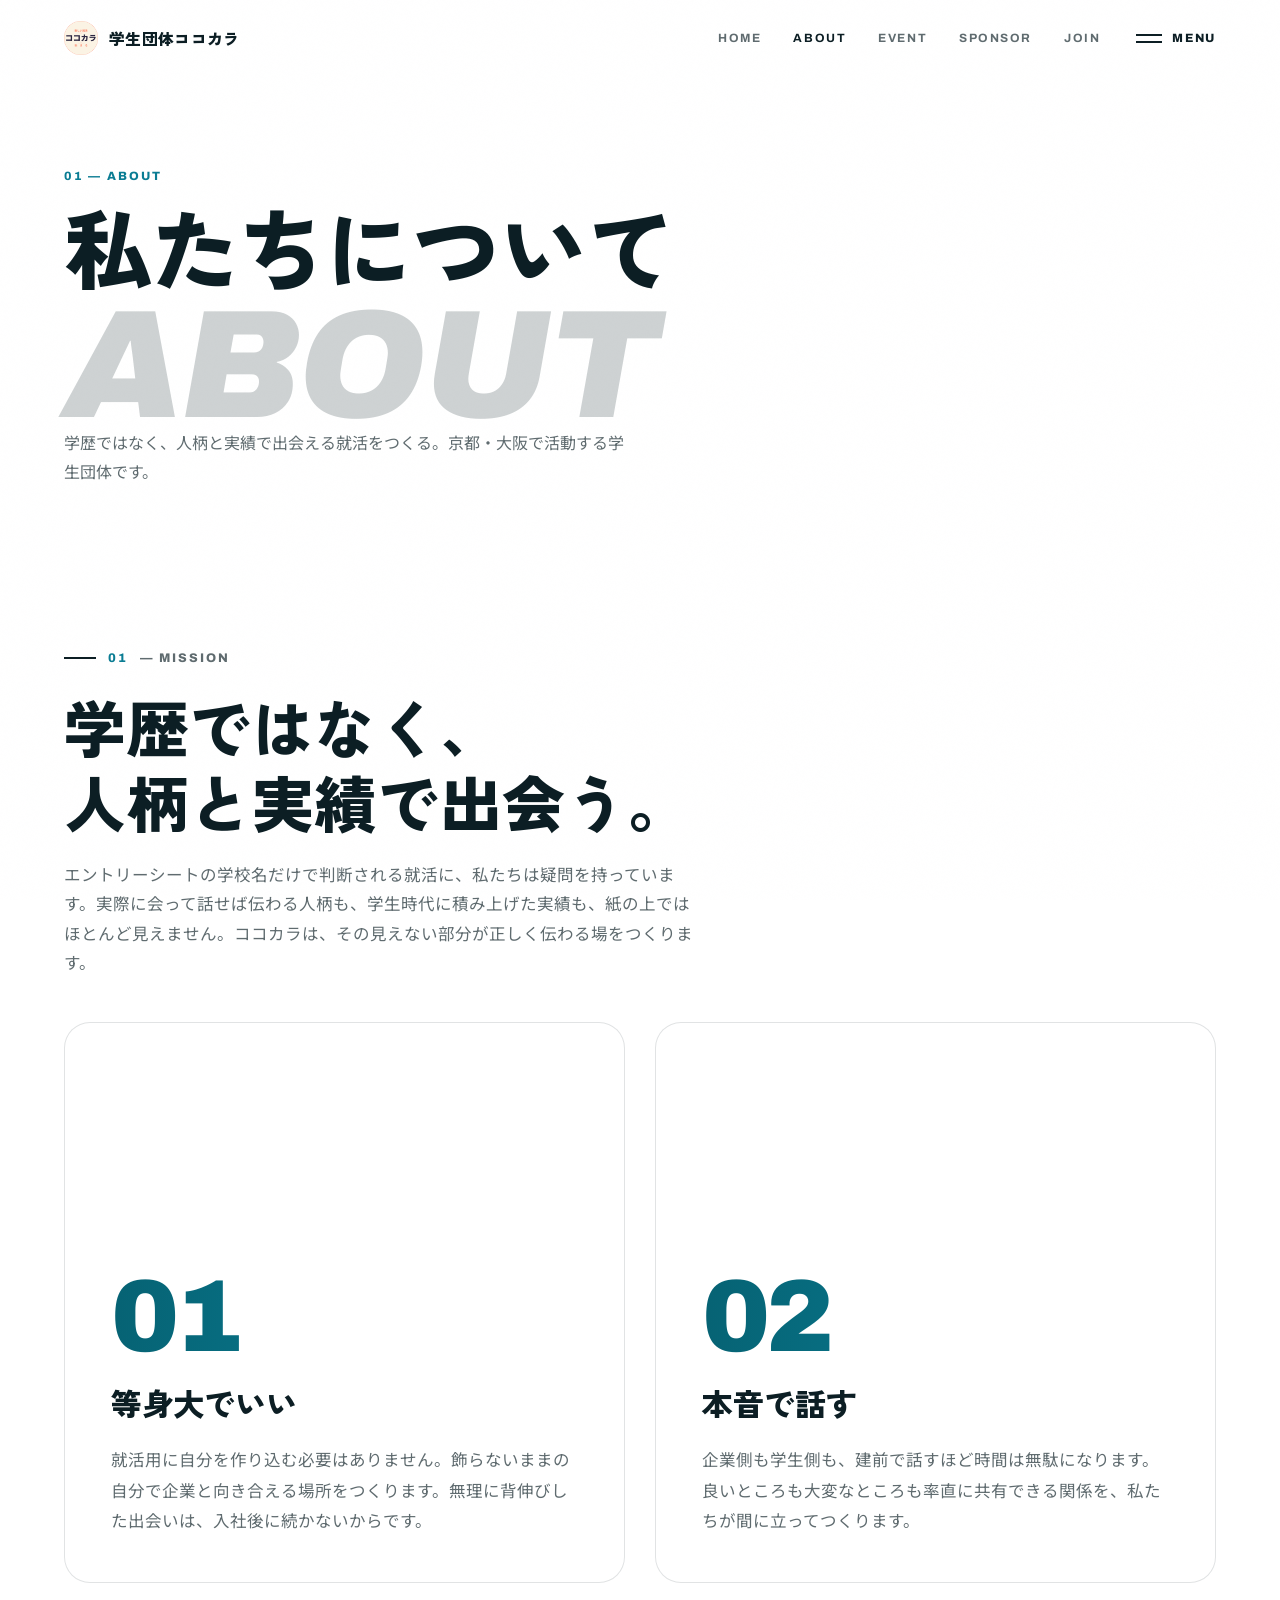
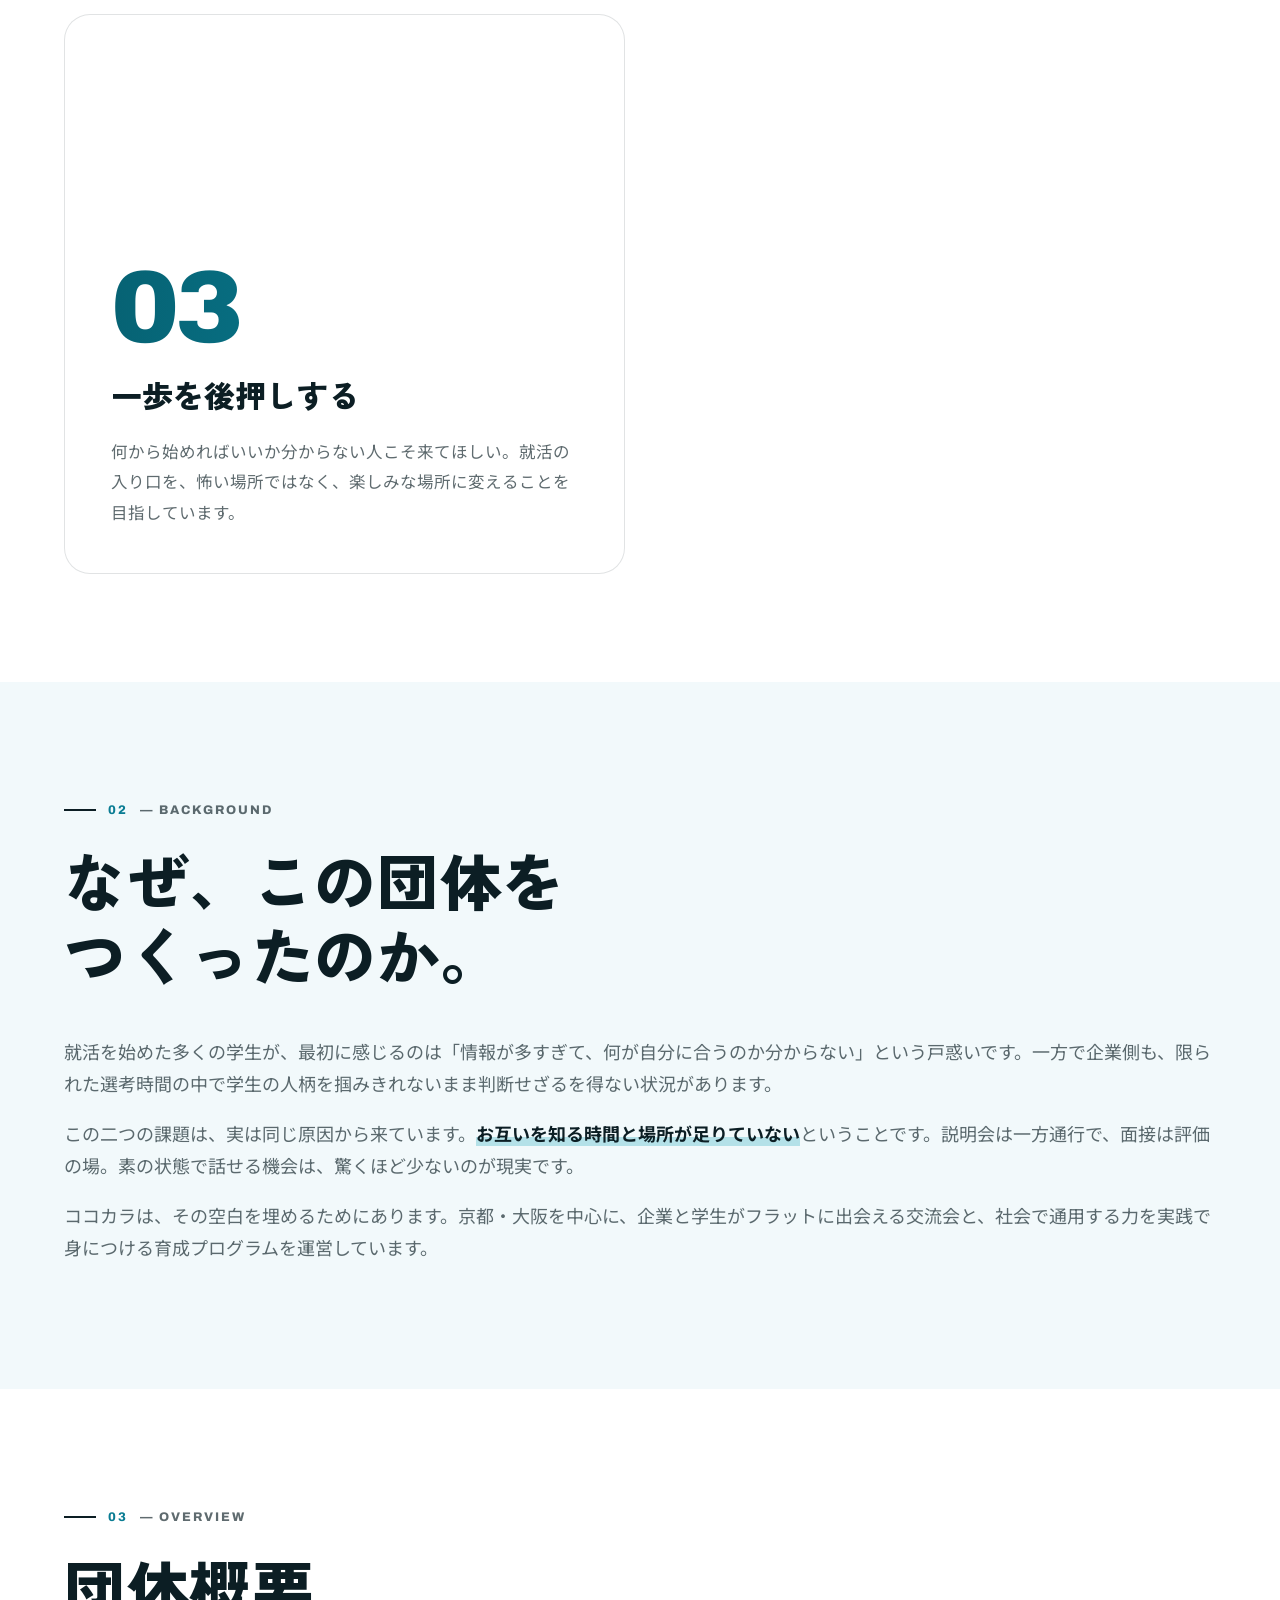
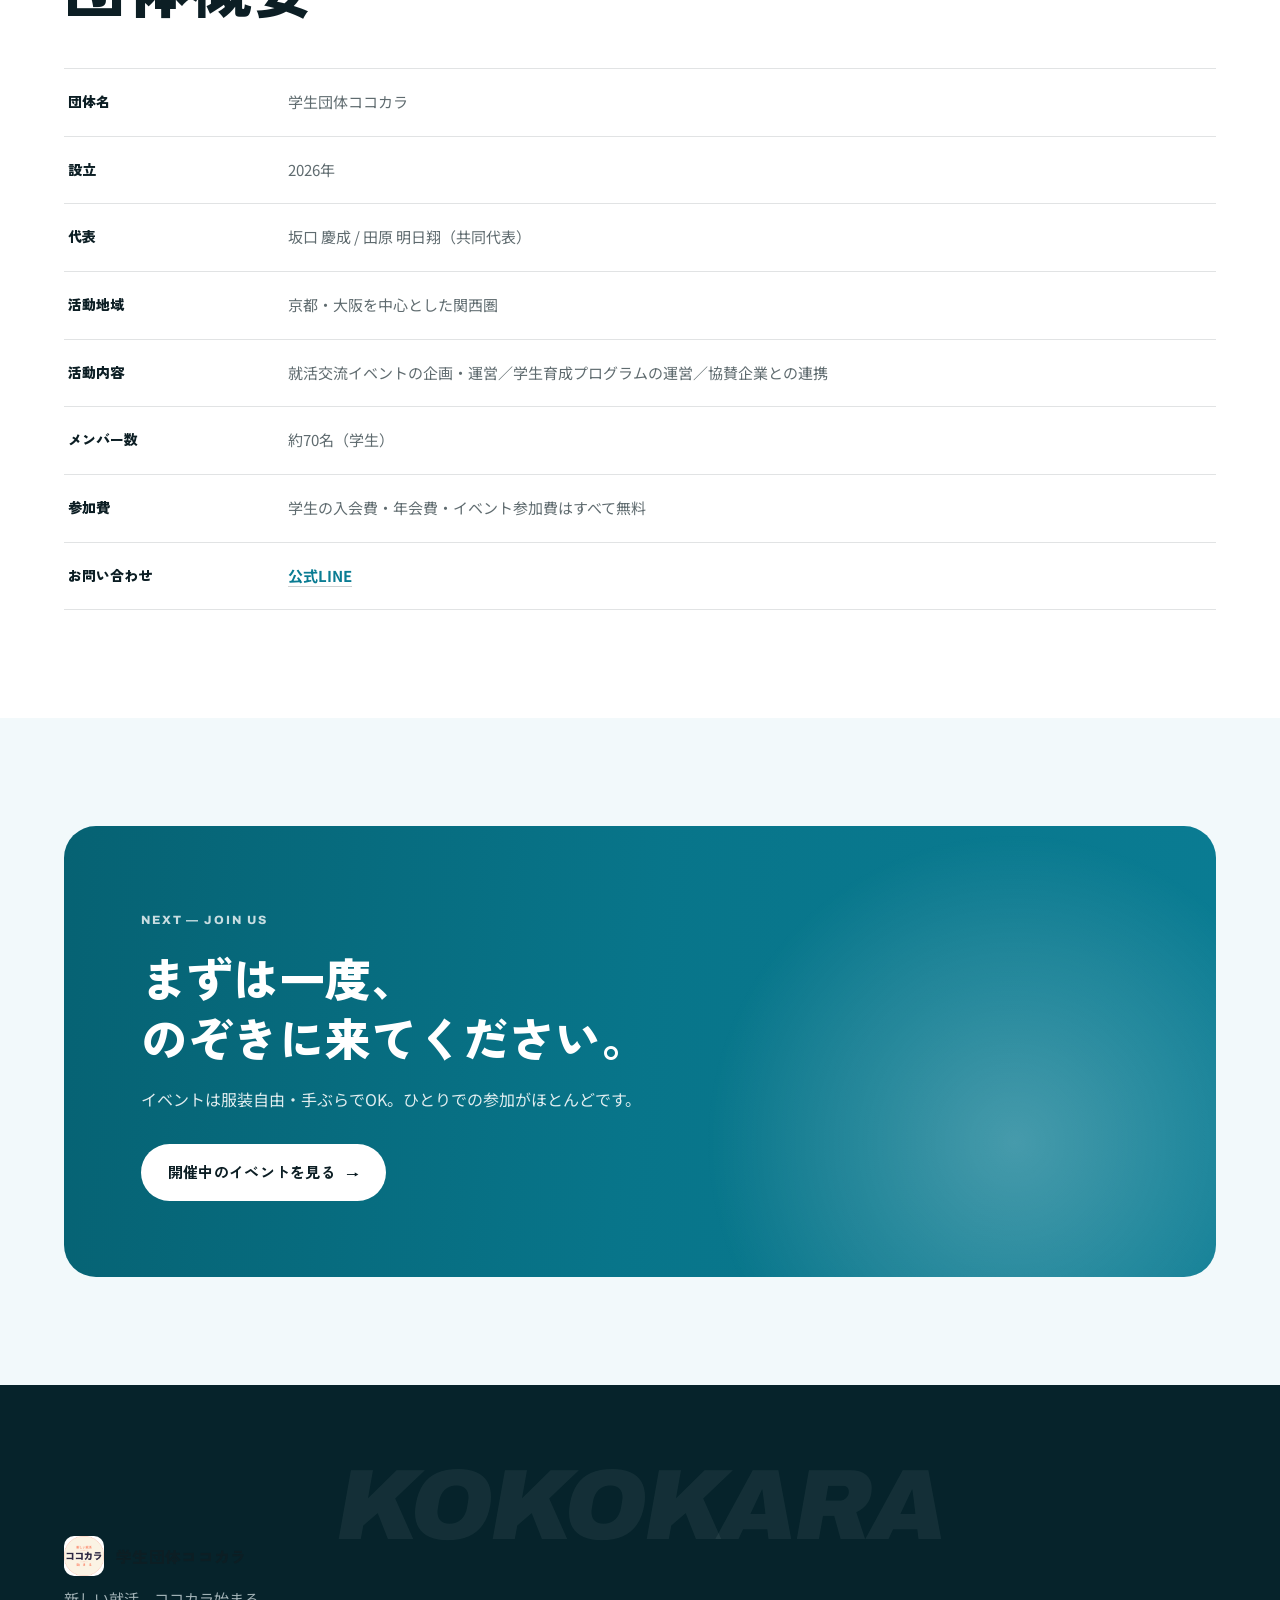
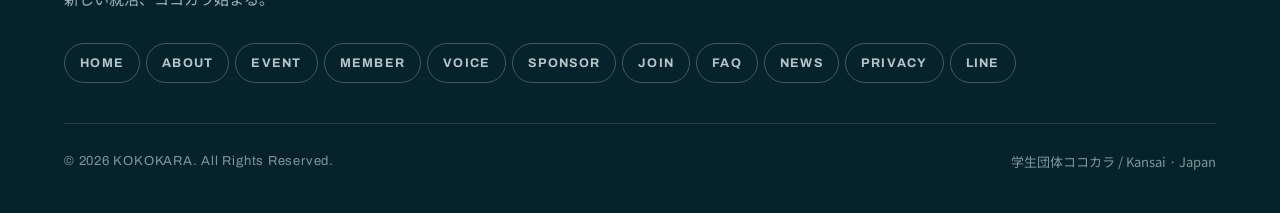
==== about.html @ 2082bd5f "auto: manual deploy" ====
<!DOCTYPE html>
<html lang="ja">
<head>
  <meta charset="UTF-8" />
  <meta name="viewport" content="width=device-width, initial-scale=1.0" />
  <title>私たちについて｜学生団体ココカラ</title>
  <meta name="description" content="学生団体ココカラの理念と活動背景、団体概要。学歴ではなく人柄と実績で出会える就活をつくります。" />
  <link rel="icon" href="assets/logo.png" type="image/png" />
  <link rel="preconnect" href="https://fonts.googleapis.com" />
  <link rel="preconnect" href="https://fonts.gstatic.com" crossorigin />
  <link href="https://fonts.googleapis.com/css2?family=Archivo:ital,wght@0,600;0,800;0,900;1,900&family=Noto+Sans+JP:wght@400;500;700&family=Zen+Kaku+Gothic+New:wght@500;700;900&display=swap" rel="stylesheet" />
  <link rel="stylesheet" href="style.css" />
</head>
<body>

  <header class="site-header scrolled">
    <div class="container header-inner">
      <a class="brand" href="index.html">
        <img src="assets/logo.png" alt="学生団体ココカラ ロゴ" />
        <span class="brand-name">学生団体ココカラ</span>
      </a>
      <div class="header-right">
        <nav class="nav-inline" aria-label="ナビゲーション">
          <a href="index.html">HOME</a>
          <a href="about.html" class="active">ABOUT</a>
          <a href="events.html">EVENT</a>
          <a href="sponsors.html">SPONSOR</a>
          <a href="join.html">JOIN</a>
        </nav>
        <button class="menu-btn" aria-label="メニュー" aria-expanded="false">
          <span class="bars"><span></span><span></span></span>
          <span class="txt-open">MENU</span><span class="txt-close">CLOSE</span>
        </button>
      </div>
    </div>
  </header>

  <div class="menu-overlay" id="menu">
    <div class="container">
      <button class="menu-back" type="button">
        <span class="mb-ico" aria-hidden="true">&#8592;</span> 前のページに戻る
      </button>
      <ul class="menu-list">
        <li><a href="index.html"><span class="idx">01</span><span class="en-lbl">HOME</span><span class="jp-lbl">ホーム</span></a></li>
        <li><a href="about.html"><span class="idx">02</span><span class="en-lbl">ABOUT</span><span class="jp-lbl">私たちについて</span></a></li>
        <li><a href="events.html"><span class="idx">03</span><span class="en-lbl">EVENT</span><span class="jp-lbl">イベント申込</span></a></li>
        <li><a href="member.html"><span class="idx">04</span><span class="en-lbl">MEMBER</span><span class="jp-lbl">運営メンバー</span></a></li>
        <li><a href="voice.html"><span class="idx">05</span><span class="en-lbl">VOICE</span><span class="jp-lbl">参加者の声</span></a></li>
        <li><a href="sponsors.html"><span class="idx">06</span><span class="en-lbl">SPONSOR</span><span class="jp-lbl">協賛企業</span></a></li>
        <li><a href="join.html"><span class="idx">07</span><span class="en-lbl">JOIN</span><span class="jp-lbl">メンバー募集</span></a></li>
        <li><a href="faq.html"><span class="idx">08</span><span class="en-lbl">FAQ</span><span class="jp-lbl">よくある質問</span></a></li>
        <li><a href="news.html"><span class="idx">09</span><span class="en-lbl">NEWS</span><span class="jp-lbl">お知らせ</span></a></li>
        <li><a href="https://line.me/R/ti/p/@113crihp"><span class="idx">10</span><span class="en-lbl">CONTACT</span><span class="jp-lbl">公式LINEで問い合わせ</span></a></li>
      </ul>
      <div class="menu-foot">
        <span class="en">STUDENT COMMUNITY KOKOKARA — KANSAI / JAPAN</span>
        <span>お問い合わせは <a href="https://line.me/R/ti/p/@113crihp">公式LINE</a> から</span>
      </div>
    </div>
  </div>

  <main>
    <section class="page-hero">
      <div class="container">
        <span class="eyebrow">01 — About</span>
        <h1>私たちについて</h1>
        <span class="en-big">ABOUT</span>
        <p>学歴ではなく、人柄と実績で出会える就活をつくる。京都・大阪で活動する学生団体です。</p>
      </div>
    </section>

    <section class="section">
      <div class="container">
        <div class="sec-head reveal">
          <span class="sec-tag"><span class="num">01</span> — Mission</span>
          <h2 class="sec-title">学歴ではなく、<br />人柄と実績で出会う。</h2>
          <p class="sec-lead">エントリーシートの学校名だけで判断される就活に、私たちは疑問を持っています。実際に会って話せば伝わる人柄も、学生時代に積み上げた実績も、紙の上ではほとんど見えません。ココカラは、その見えない部分が正しく伝わる場をつくります。</p>
        </div>
        <div class="activities">
          <div class="activity-card reveal d1">
            <span class="activity-num">01</span>
            <h3>等身大でいい</h3>
            <p>就活用に自分を作り込む必要はありません。飾らないままの自分で企業と向き合える場所をつくります。無理に背伸びした出会いは、入社後に続かないからです。</p>
          </div>
          <div class="activity-card reveal d2">
            <span class="activity-num">02</span>
            <h3>本音で話す</h3>
            <p>企業側も学生側も、建前で話すほど時間は無駄になります。良いところも大変なところも率直に共有できる関係を、私たちが間に立ってつくります。</p>
          </div>
          <div class="activity-card reveal d3">
            <span class="activity-num">03</span>
            <h3>一歩を後押しする</h3>
            <p>何から始めればいいか分からない人こそ来てほしい。就活の入り口を、怖い場所ではなく、楽しみな場所に変えることを目指しています。</p>
          </div>
        </div>
      </div>
    </section>

    <section class="section section-alt">
      <div class="container">
        <div class="sec-head reveal">
          <span class="sec-tag"><span class="num">02</span> — Background</span>
          <h2 class="sec-title">なぜ、この団体を<br />つくったのか。</h2>
        </div>
        <div class="statement-copy reveal d1">
          <p>就活を始めた多くの学生が、最初に感じるのは「情報が多すぎて、何が自分に合うのか分からない」という戸惑いです。一方で企業側も、限られた選考時間の中で学生の人柄を掴みきれないまま判断せざるを得ない状況があります。</p>
          <p>この二つの課題は、実は同じ原因から来ています。<strong>お互いを知る時間と場所が足りていない</strong>ということです。説明会は一方通行で、面接は評価の場。素の状態で話せる機会は、驚くほど少ないのが現実です。</p>
          <p>ココカラは、その空白を埋めるためにあります。京都・大阪を中心に、企業と学生がフラットに出会える交流会と、社会で通用する力を実践で身につける育成プログラムを運営しています。</p>
        </div>
      </div>
    </section>

    <section class="section">
      <div class="container">
        <div class="sec-head reveal">
          <span class="sec-tag"><span class="num">03</span> — Overview</span>
          <h2 class="sec-title">団体概要</h2>
        </div>
        <div class="info-table reveal d1">
          <dl>
            <div><dt>団体名</dt><dd>学生団体ココカラ</dd></div>
            <div><dt>設立</dt><dd>2026年</dd></div>
            <div><dt>代表</dt><dd>坂口 慶成 / 田原 明日翔（共同代表）</dd></div>
            <div><dt>活動地域</dt><dd>京都・大阪を中心とした関西圏</dd></div>
            <div><dt>活動内容</dt><dd>就活交流イベントの企画・運営／学生育成プログラムの運営／協賛企業との連携</dd></div>
            <div><dt>メンバー数</dt><dd>約70名（学生）</dd></div>
            <div><dt>参加費</dt><dd>学生の入会費・年会費・イベント参加費はすべて無料</dd></div>
            <div><dt>お問い合わせ</dt><dd><a href="https://line.me/R/ti/p/@113crihp">公式LINE</a></dd></div>
          </dl>
        </div>
      </div>
    </section>

    <section class="section section-alt">
      <div class="container">
        <div class="cta-band reveal">
          <span class="cta-eyebrow">Next — Join us</span>
          <h2>まずは一度、<br />のぞきに来てください。</h2>
          <p>イベントは服装自由・手ぶらでOK。ひとりでの参加がほとんどです。</p>
          <a class="btn" href="events.html">開催中のイベントを見る <span class="arrow">→</span></a>
        </div>
      </div>
    </section>
  </main>

  <footer class="site-footer">
    <div class="container">
      <div class="footer-word" aria-hidden="true">KOKOKARA</div>
      <div class="footer-top">
        <div>
          <div class="footer-brand">
            <img src="assets/logo.png" alt="学生団体ココカラ ロゴ" />
            <span class="brand-name">学生団体ココカラ</span>
          </div>
          <p class="footer-tagline">新しい就活、ココカラ始まる。</p>
        </div>
        <nav class="footer-nav" aria-label="フッターナビゲーション">
          <a href="index.html">HOME</a>
          <a href="about.html">ABOUT</a>
          <a href="events.html">EVENT</a>
          <a href="member.html">MEMBER</a>
          <a href="voice.html">VOICE</a>
          <a href="sponsors.html">SPONSOR</a>
          <a href="join.html">JOIN</a>
          <a href="faq.html">FAQ</a>
          <a href="news.html">NEWS</a>
          <a href="privacy.html">PRIVACY</a>
          <a href="https://line.me/R/ti/p/@113crihp">LINE</a>
        </nav>
      </div>
      <div class="footer-bottom">
        <span class="en">&copy; <span data-year>2026</span> KOKOKARA. All Rights Reserved.</span>
        <span>学生団体ココカラ / Kansai · Japan</span>
      </div>
    </div>
  </footer>

  <script src="site.js"></script>
</body>
</html>
---- style.css ----
/* =========================================================
   学生団体ココカラ 公式サイト v6
   ライト基調 × ティール（明るく・爽やか・親しみやすく）
   Base #FFFFFF / Text #0C1E24 / Accent #0A7C93→#12A0B8
   ========================================================= */

:root {
  --bg: #FFFFFF;
  --bg-2: #F2F9FB;
  --panel: #FFFFFF;
  --panel-2: #E8F4F8;
  --text: #0C1E24;
  --text-70: rgba(12, 30, 36, 0.66);
  --text-45: rgba(12, 30, 36, 0.62);
  --line: rgba(12, 30, 36, 0.12);
  --line-2: rgba(12, 30, 36, 0.20);
  --accent: #0A7C93;
  --amber: #12A0B8;
  --grad: linear-gradient(96deg, #066273 0%, #08758A 50%, #0A7C93 100%);
  --on-accent: #FFFFFF;
  --max: 1320px;
  --pad: clamp(20px, 5vw, 92px);
  --header-h: 78px;
  --ease: cubic-bezier(.22, 1, .36, 1);
  --font-jp: "Zen Kaku Gothic New", "Noto Sans JP", system-ui, sans-serif;
  --font-body: "Noto Sans JP", system-ui, -apple-system, sans-serif;
  --font-en: "Archivo", "Zen Kaku Gothic New", sans-serif;
}

* { margin: 0; padding: 0; box-sizing: border-box; }
html { scroll-behavior: smooth; -webkit-text-size-adjust: 100%; }

body {
  font-family: var(--font-body); background: var(--bg); color: var(--text);
  line-height: 1.78; font-size: 16px; -webkit-font-smoothing: antialiased; overflow-x: hidden;
}
img { max-width: 100%; display: block; }
a { color: inherit; text-decoration: none; }
.container { width: 100%; max-width: var(--max); margin: 0 auto; padding-inline: var(--pad); }
::selection { background: var(--accent); color: #fff; }
.en { font-family: var(--font-en); }

/* 微粒子 */
body::before {
  content: ""; position: fixed; inset: 0; z-index: 1; pointer-events: none;
  background-image: url("data:image/svg+xml,%3Csvg xmlns='http://www.w3.org/2000/svg' width='140' height='140'%3E%3Cfilter id='n'%3E%3CfeTurbulence type='fractalNoise' baseFrequency='0.9' numOctaves='2'/%3E%3C/filter%3E%3Crect width='100%25' height='100%25' filter='url(%23n)' opacity='0.5'/%3E%3C/svg%3E");
  opacity: 0.025; mix-blend-mode: multiply;
}

/* =========================================================
   ヘッダー
   ========================================================= */
.site-header {
  position: fixed; top: 0; left: 0; right: 0; z-index: 50; height: var(--header-h);
  display: flex; align-items: center; border-bottom: 1px solid transparent;
  transition: background .4s var(--ease), border-color .4s var(--ease);
}
.site-header.scrolled {
  background: rgba(255, 255, 255, 0.80);
  backdrop-filter: saturate(160%) blur(14px); -webkit-backdrop-filter: saturate(160%) blur(14px);
  border-bottom-color: var(--line);
}
.header-inner { display: flex; align-items: center; justify-content: space-between; gap: 20px; }
.brand { display: flex; align-items: center; gap: 11px; z-index: 65; }
.brand img { width: 34px; height: 34px; border-radius: 9px; }
.brand-name { font-family: var(--font-jp); font-weight: 900; font-size: 16px; letter-spacing: .02em; color: var(--text); }

.header-right { display: flex; align-items: center; gap: 22px; z-index: 65; }
.nav-inline { display: flex; align-items: center; gap: 4px; }
.nav-inline a { font-family: var(--font-en); font-weight: 700; font-size: 12px; letter-spacing: .13em; padding: 8px 14px; border-radius: 100px; color: var(--text-70); transition: color .25s var(--ease); }
.nav-inline a:hover, .nav-inline a.active { color: var(--text); }

.menu-btn { display: inline-flex; align-items: center; gap: 10px; cursor: pointer; background: none; border: 0; font-family: var(--font-en); font-weight: 800; font-size: 12px; letter-spacing: .14em; color: var(--text); }
.menu-btn .bars { position: relative; width: 26px; height: 12px; }
.menu-btn .bars span { position: absolute; left: 0; width: 26px; height: 2px; background: var(--text); transition: .35s var(--ease); }
.menu-btn .bars span:nth-child(1) { top: 2px; }
.menu-btn .bars span:nth-child(2) { top: 9px; }
.menu-btn .txt-close { display: none; }
body.menu-open .menu-btn .bars span:nth-child(1) { top: 5px; transform: rotate(45deg); }
body.menu-open .menu-btn .bars span:nth-child(2) { top: 5px; transform: rotate(-45deg); }
body.menu-open .menu-btn .txt-open { display: none; }
body.menu-open .menu-btn .txt-close { display: inline; }

/* =========================================================
   フルスクリーン・メニュー
   ========================================================= */
.menu-overlay { position: fixed; inset: 0; z-index: 55; background: var(--bg); transform: translateY(-101%); transition: transform .6s var(--ease); display: flex; flex-direction: column; padding-top: var(--header-h); visibility: hidden; overflow-y: auto; -webkit-overflow-scrolling: touch; overscroll-behavior: contain; }
body.menu-open .menu-overlay { transform: none; visibility: visible; }
.menu-overlay .container { flex: 1 0 auto; display: flex; flex-direction: column; justify-content: flex-start; padding-block: 26px 40px; max-width: 760px; margin-inline: 0 auto; width: 100%; }

.menu-back {
  align-self: flex-start; display: inline-flex; align-items: center; gap: 8px; cursor: pointer;
  background: none; border: 1px solid var(--line-2); border-radius: 100px;
  padding: 9px 18px; margin-bottom: 22px;
  font-family: var(--font-jp); font-weight: 700; font-size: 13px; color: var(--text-70);
  transition: .25s var(--ease);
}
.menu-back:hover { background: var(--text); border-color: var(--text); color: var(--bg); }
.menu-back .mb-ico { font-family: var(--font-en); font-size: 15px; line-height: 1; }

.menu-list { list-style: none; }
.menu-list li { overflow: hidden; border-top: 1px solid var(--line); }
.menu-list li:last-child { border-bottom: 1px solid var(--line); }
.menu-list a { display: flex; align-items: center; gap: 18px; padding: 15px 4px; transform: translateY(110%); transition: transform .55s var(--ease), color .3s var(--ease), background .25s var(--ease); color: var(--text); }
.menu-list a:hover { background: var(--bg-2); }
body.menu-open .menu-list a { transform: none; }
body.menu-open .menu-list li:nth-child(1) a { transition-delay: .06s; }
body.menu-open .menu-list li:nth-child(2) a { transition-delay: .10s; }
body.menu-open .menu-list li:nth-child(3) a { transition-delay: .14s; }
body.menu-open .menu-list li:nth-child(4) a { transition-delay: .18s; }
body.menu-open .menu-list li:nth-child(5) a { transition-delay: .22s; }
body.menu-open .menu-list li:nth-child(6) a { transition-delay: .26s; }
body.menu-open .menu-list li:nth-child(7) a { transition-delay: .30s; }
body.menu-open .menu-list li:nth-child(8) a { transition-delay: .34s; }
body.menu-open .menu-list li:nth-child(9) a { transition-delay: .38s; }
body.menu-open .menu-list li:nth-child(10) a { transition-delay: .42s; }
.menu-list .idx { font-family: var(--font-en); font-weight: 800; font-size: 11px; letter-spacing: .1em; color: var(--accent); width: 30px; flex: none; }
.menu-list .en-lbl { font-family: var(--font-en); font-weight: 900; font-style: italic; font-size: clamp(19px, 2.1vw, 26px); line-height: 1.1; letter-spacing: -.01em; }
.menu-list .jp-lbl { font-family: var(--font-jp); font-weight: 700; font-size: 13px; color: var(--text-70); margin-left: auto; }
.menu-list a:hover .en-lbl { color: var(--accent); }
.menu-foot { display: flex; flex-wrap: wrap; justify-content: space-between; gap: 12px; margin-top: 26px; color: var(--text-70); font-size: 12.5px; }
.menu-foot .en { letter-spacing: .06em; }
.menu-foot a { color: var(--text); border-bottom: 1px solid var(--line-2); }

/* =========================================================
   ボタン
   ========================================================= */
.btn {
  display: inline-flex; align-items: center; gap: 10px;
  font-family: var(--font-jp); font-weight: 700; font-size: 15px; letter-spacing: .02em;
  color: #fff; background: var(--grad); background-size: 140% 100%; background-position: 0 0;
  padding: 15px 27px; border-radius: 100px; border: 0;
  transition: transform .3s var(--ease), box-shadow .3s var(--ease), background-position .5s var(--ease);
  box-shadow: 0 10px 26px rgba(10, 124, 147, .24);
}
.btn:hover { transform: translateY(-2px); background-position: 100% 0; box-shadow: 0 16px 34px rgba(10, 124, 147, .34); }
.btn-ghost { background: transparent; color: var(--text); border: 1px solid var(--line-2); box-shadow: none; }
.btn-ghost:hover { background: var(--text); color: var(--bg); box-shadow: none; }
.arrow { font-size: 13px; transform: translateY(1px); }

/* =========================================================
   ヒーロー
   ========================================================= */
.hero { position: relative; min-height: 100svh; display: flex; flex-direction: column; overflow: hidden; }
/* ---- ヒーロー背景：光の帯（GPU合成のCSSアニメーション） ---- */
.hero-aura {
  position: absolute; inset: -12%; z-index: 2; pointer-events: none;
  background: #F6FCFD; overflow: hidden;
  transition: transform .5s var(--ease);
}
.hero-aura span {
  position: absolute; display: block; border-radius: 50%;
  will-change: transform;
}
.hero-aura .a1 {
  width: 78vmax; height: 78vmax; left: -14%; top: -18%;
  background: radial-gradient(circle, rgba(43,184,206,.62) 0%, rgba(43,184,206,.28) 42%, rgba(43,184,206,0) 70%);
  animation: aura1 34s ease-in-out infinite;
}
.hero-aura .a2 {
  width: 66vmax; height: 66vmax; right: -12%; top: -10%;
  background: radial-gradient(circle, rgba(63,203,168,.58) 0%, rgba(63,203,168,.26) 44%, rgba(63,203,168,0) 70%);
  animation: aura2 41s ease-in-out infinite;
}
.hero-aura .a3 {
  width: 72vmax; height: 72vmax; left: 18%; bottom: -30%;
  background: radial-gradient(circle, rgba(79,168,232,.55) 0%, rgba(79,168,232,.24) 44%, rgba(79,168,232,0) 70%);
  animation: aura3 47s ease-in-out infinite;
}
.hero-aura .a4 {
  width: 58vmax; height: 58vmax; right: 6%; bottom: -22%;
  background: radial-gradient(circle, rgba(126,157,232,.48) 0%, rgba(126,157,232,.20) 44%, rgba(126,157,232,0) 70%);
  animation: aura4 53s ease-in-out infinite;
}
.hero-aura .a5 {
  width: 52vmax; height: 52vmax; left: 34%; top: 6%;
  background: radial-gradient(circle, rgba(150,232,222,.52) 0%, rgba(150,232,222,.22) 44%, rgba(150,232,222,0) 70%);
  animation: aura5 28s ease-in-out infinite;
}
@keyframes aura1 { 0%,100% { transform: translate3d(0,0,0) scale(1); } 50% { transform: translate3d(14vw,8vh,0) scale(1.18); } }
@keyframes aura2 { 0%,100% { transform: translate3d(0,0,0) scale(1.06); } 50% { transform: translate3d(-12vw,12vh,0) scale(.9); } }
@keyframes aura3 { 0%,100% { transform: translate3d(0,0,0) scale(1); } 50% { transform: translate3d(10vw,-14vh,0) scale(1.22); } }
@keyframes aura4 { 0%,100% { transform: translate3d(0,0,0) scale(1.1); } 50% { transform: translate3d(-16vw,-8vh,0) scale(.94); } }
@keyframes aura5 { 0%,100% { transform: translate3d(0,0,0) scale(.96); } 50% { transform: translate3d(8vw,16vh,0) scale(1.2); } }
@media (prefers-reduced-motion: reduce) { .hero-aura span { animation: none; } }

.hero-marks { position: relative; z-index: 4; display: flex; justify-content: space-between; padding-top: calc(var(--header-h) + 22px); font-family: var(--font-en); font-weight: 700; font-size: 11px; letter-spacing: .2em; color: var(--text-45); text-transform: uppercase; line-height: 1.8; }
.hero-marks .r { text-align: right; }

.hero-center { position: relative; z-index: 3; flex: 1; display: flex; flex-direction: column; align-items: center; justify-content: center; text-align: center; }
.hero-wordmark { font-family: var(--font-en); font-weight: 900; font-style: italic; letter-spacing: -.035em; font-size: clamp(60px, 15.5vw, 260px); line-height: .82; color: var(--text); white-space: nowrap; position: relative; z-index: 1; }
.hero-tagline { position: relative; z-index: 3; margin-top: clamp(16px, 2.6vh, 30px); font-family: var(--font-jp); font-weight: 700; font-size: clamp(15px, 2.1vw, 23px); letter-spacing: .04em; }
.hero-tagline .accent { color: var(--accent); }

/* 背面の色水が濃いときは文字を白へ自動反転（JSが on-dark を付与） */
.hero-wordmark, .hero-tagline { transition: color .5s var(--ease); }
.hero-wordmark.on-dark { color: #FFFFFF; }
.hero-tagline.on-dark { color: #FFFFFF; }
.hero-tagline.on-dark .accent { color: #8CEBFB; }

.hero-foot { position: relative; z-index: 4; display: flex; align-items: flex-end; justify-content: space-between; gap: 20px; padding-bottom: clamp(28px, 5vh, 56px); }
.hero-actions { display: flex; flex-wrap: wrap; gap: 13px; }
.hero-scroll { writing-mode: vertical-rl; font-family: var(--font-en); font-weight: 700; font-size: 11px; letter-spacing: .28em; color: var(--text-45); text-transform: uppercase; display: flex; align-items: center; gap: 12px; }
.hero-scroll::after { content: ""; width: 1px; height: 46px; background: var(--text-45); animation: scrollpulse 1.9s var(--ease) infinite; }
@keyframes scrollpulse { 0%,100% { transform: scaleY(.4); opacity:.4; transform-origin: top; } 50% { transform: scaleY(1); opacity:1; transform-origin: top; } }

.hero::after { content: ""; position: absolute; left: 0; right: 0; bottom: 0; height: 34%; z-index: 2; pointer-events: none; background: linear-gradient(to top, var(--bg) 12%, rgba(255,255,255,0) 100%); }

/* =========================================================
   マーキー（明色バンドで抜き差し）
   ========================================================= */
.marquee { background: var(--text); color: var(--bg); overflow: hidden; white-space: nowrap; padding: 16px 0; position: relative; z-index: 5; }
.marquee-track { display: inline-flex; gap: 46px; animation: marquee 36s linear infinite; will-change: transform; }
.marquee-track span { font-family: var(--font-en); font-weight: 800; font-size: 15px; letter-spacing: .06em; display: inline-flex; align-items: center; gap: 46px; text-transform: uppercase; }
.marquee-track span::after { content: "✳"; color: var(--amber); font-size: 13px; }
@keyframes marquee { to { transform: translateX(-50%); } }

/* =========================================================
   セクション共通
   ========================================================= */
.section { padding: clamp(76px, 12vh, 158px) 0; position: relative; z-index: 5; }
.section-alt { background: var(--bg-2); }
.sec-head { max-width: 820px; margin-bottom: clamp(34px, 5vh, 60px); }
.sec-tag { display: inline-flex; align-items: center; gap: 12px; font-family: var(--font-en); font-weight: 800; font-size: 12.5px; letter-spacing: .16em; text-transform: uppercase; color: var(--text-70); margin-bottom: 20px; }
.sec-tag .num { color: var(--accent); }
.sec-tag::before { content: ""; width: 32px; height: 2px; background: var(--text); }
.sec-title { font-family: var(--font-jp); font-weight: 900; letter-spacing: .01em; font-size: clamp(28px, 5vw, 62px); line-height: 1.2; }
.sec-lead { margin-top: 22px; color: var(--text-70); font-size: clamp(14px, 1.4vw, 16.5px); max-width: 640px; }

/* ---------- ステートメント（01） ---------- */
.statement .sec-head { margin-bottom: clamp(28px, 4vh, 48px); }
.statement .statement-title { font-family: var(--font-jp); font-weight: 900; font-size: clamp(24px, 3.5vw, 50px); line-height: 1.22; letter-spacing: .005em; }
.statement .statement-title em { font-style: normal; color: var(--accent); }
.statement-grid { display: grid; grid-template-columns: 1.1fr .9fr; gap: clamp(28px, 4vw, 64px); align-items: stretch; }
.statement-copy { display: flex; flex-direction: column; }
.statement-copy p { font-size: clamp(15px, 1.5vw, 18px); color: var(--text-70); margin-bottom: 18px; }
.statement-copy strong { color: var(--text); font-weight: 700; box-shadow: inset 0 -.5em 0 rgba(18,160,184,.28); }
.statement-visual { position: relative; }

/* ---- ダークなグラフィックカード ---- */
.stmt-card {
  position: relative; height: 100%; min-height: 340px; border-radius: 24px; overflow: hidden; isolation: isolate;
  background:
    linear-gradient(158deg, rgba(9,70,84,.80) 0%, rgba(5,38,47,.93) 100%),
    url('assets/match/sight.jpg') center 42% / cover no-repeat;
  border: 1px solid rgba(255,255,255,.14); box-shadow: 0 30px 60px rgba(6,50,60,.22);
  display: flex; flex-direction: column; justify-content: space-between;
  padding: clamp(24px, 3vw, 40px); color: #F2FAFC;
}
.stmt-card .glow { position: absolute; z-index: -1; width: 74%; height: 60%; right: -14%; top: -16%; background: var(--grad); filter: blur(56px); opacity: .6; border-radius: 50%; animation: glowfloat 9s var(--ease) infinite; }
@keyframes glowfloat { 0%,100% { transform: translate(0,0) scale(1); } 50% { transform: translate(-7%,5%) scale(1.1); } }
.stmt-card .watermark { position: absolute; z-index: -1; left: 5%; right: 5%; bottom: 3%; white-space: nowrap; font-family: var(--font-en); font-weight: 900; font-style: italic; letter-spacing: -.04em; font-size: clamp(34px, 7.5vw, 76px); line-height: .8; color: rgba(255,255,255,.07); }
.stmt-top { display: flex; align-items: flex-start; justify-content: space-between; }
.stmt-index { font-family: var(--font-en); font-weight: 900; font-style: italic; font-size: clamp(40px, 6vw, 72px); line-height: .8; letter-spacing: -.03em; }
.stmt-tag { font-family: var(--font-en); font-weight: 800; font-size: 11px; letter-spacing: .16em; color: #7FE0F0; text-transform: uppercase; border: 1px solid rgba(255,255,255,.26); padding: 6px 13px; border-radius: 100px; }
.stmt-mid { margin-top: clamp(40px, 8vh, 90px); }
.stmt-eyebrow { display: block; font-family: var(--font-en); font-weight: 800; font-size: 11.5px; letter-spacing: .16em; color: #7FE0F0; text-transform: uppercase; margin-bottom: 14px; }
.stmt-big { font-family: var(--font-jp); font-weight: 900; font-size: clamp(24px, 3.2vw, 38px); line-height: 1.32; letter-spacing: .01em; }
.stmt-big .x { color: #5BD2E8; }
.stmt-bottom { display: flex; justify-content: space-between; gap: 12px; margin-top: clamp(20px, 3vh, 32px); padding-top: 16px; border-top: 1px solid rgba(255,255,255,.18); font-family: var(--font-en); font-weight: 700; font-size: 11px; letter-spacing: .14em; color: rgba(242,250,252,.55); text-transform: uppercase; }

/* ---- スタッツ（左カラム内） ---- */
.stats { display: grid; grid-template-columns: repeat(3, 1fr); gap: clamp(16px, 2vw, 32px); margin-top: auto; padding-top: clamp(28px, 4vh, 44px); border-top: 1px solid var(--line); align-items: stretch; }
.stats > div { display: flex; flex-direction: column; }
.stat-num { font-family: var(--font-en); font-weight: 900; font-size: clamp(38px, 5vw, 66px); line-height: 1; letter-spacing: -.03em; }
.stat-num small { font-size: .38em; font-weight: 800; margin-left: 4px; }
.stat-num.is-text { font-family: var(--font-jp); font-weight: 900; letter-spacing: 0; font-size: clamp(30px, 3.6vw, 50px); }
.stat-label { margin-top: auto; padding-top: 14px; color: var(--text-70); font-size: 13.5px; font-weight: 700; }

/* ---------- ACTIVITY（02） ---------- */
.activities { display: grid; grid-template-columns: repeat(2, 1fr); gap: clamp(18px, 2.4vw, 32px); }
.activity-card { background: var(--panel); border: 1px solid var(--line); border-radius: 26px; padding: clamp(28px, 3.6vw, 48px); position: relative; overflow: hidden; transition: transform .4s var(--ease), box-shadow .4s var(--ease), border-color .4s var(--ease); }
.activity-card:hover { transform: translateY(-6px); box-shadow: 0 22px 44px rgba(12,30,36,.10); border-color: var(--line-2); }
.activity-num { font-family: var(--font-en); font-weight: 900; font-size: clamp(56px, 8vw, 104px); line-height: .9; letter-spacing: -.04em; background: var(--grad); -webkit-background-clip: text; background-clip: text; color: transparent; display: block; margin-bottom: 12px; }
.activity-badge { display: inline-block; font-family: var(--font-en); font-weight: 800; font-size: 11.5px; letter-spacing: .1em; color: var(--text); border: 1px solid var(--line-2); border-radius: 100px; padding: 5px 13px; margin-bottom: 16px; text-transform: uppercase; }
.activity-card h3 { font-family: var(--font-jp); font-weight: 900; font-size: clamp(22px, 2.7vw, 31px); margin-bottom: 14px; }
.activity-card p { color: var(--text-70); font-size: clamp(14.5px, 1.5vw, 16.5px); line-height: 1.85; }
.activities-note { margin-top: 32px; font-family: var(--font-jp); font-weight: 700; font-size: clamp(18px, 2.6vw, 28px); text-align: center; letter-spacing: .02em; }
.activities-note .hl { color: var(--accent); }

/* ---------- EVENTS（03） ---------- */
.event-preview { display: grid; grid-template-columns: repeat(2, 1fr); gap: clamp(16px, 2.2vw, 28px); }
.event-preview a { position: relative; border-radius: 22px; overflow: hidden; display: block; background: var(--panel); border: 1px solid var(--line); }
.event-preview img { aspect-ratio: 4/3; object-fit: cover; width: 100%; transition: transform .6s var(--ease), opacity .4s; }
.event-preview a:hover img { transform: scale(1.05); opacity: .82; }
.event-preview a.is-square img { aspect-ratio: 1 / 1; }
.event-preview a::after { content: "VIEW →"; position: absolute; left: 18px; bottom: 16px; z-index: 2; font-family: var(--font-en); font-weight: 800; font-size: 12px; letter-spacing: .12em; color: #fff; opacity: 0; transform: translateY(8px); transition: .35s var(--ease); }
.event-preview a:hover::after { opacity: 1; transform: translateY(0); }
.event-preview-cta { margin-top: 36px; text-align: center; }

/* ---------- MEMBERS（04） ---------- */
.members { display: grid; grid-template-columns: repeat(3, 1fr); gap: clamp(16px, 2.4vw, 30px); }
.member-card { border: 1px solid var(--line); border-radius: 26px; padding: clamp(28px, 3vw, 44px); text-align: center; transition: transform .4s var(--ease), border-color .4s var(--ease); background: var(--panel); }
.member-card:hover { transform: translateY(-6px); border-color: var(--line-2); }
.member-avatar { width: 100px; height: 100px; border-radius: 50%; margin: 0 auto 20px; display: grid; place-items: center; font-family: var(--font-jp); font-weight: 900; font-size: 40px; color: var(--text); background: var(--panel-2); border: 1px solid var(--line-2); }
.member-card:nth-child(2) .member-avatar { background: var(--grad); color: #fff; border: 0; }
.member-role { font-family: var(--font-en); font-weight: 800; font-size: 11.5px; letter-spacing: .12em; color: var(--text-70); text-transform: uppercase; }
.member-name { font-family: var(--font-jp); font-weight: 900; font-size: 20px; margin-top: 8px; }

/* ---------- 協賛CTA（05）── 鮮やかオレンジのバンド ---------- */
.cta-band { background: var(--grad); color: var(--on-accent); border-radius: 32px; padding: clamp(40px, 6vw, 84px); position: relative; overflow: hidden; }
.cta-band::before { content: ""; position: absolute; right: -10%; bottom: -60%; width: 55%; height: 180%; background: radial-gradient(circle, rgba(255,255,255,.25), transparent 60%); }
.cta-eyebrow { position: relative; font-family: var(--font-en); font-weight: 800; font-size: 12px; letter-spacing: .16em; color: rgba(255,255,255,.78); text-transform: uppercase; }
.cta-band h2 { position: relative; font-family: var(--font-jp); font-weight: 900; font-size: clamp(26px, 3.8vw, 46px); line-height: 1.3; margin: 16px 0 18px; }
.cta-band p { position: relative; color: rgba(255,255,255,.88); max-width: 640px; margin-bottom: 30px; }
.cta-band .btn { background: var(--bg); color: var(--text); box-shadow: none; }
.cta-band .btn:hover { transform: translateY(-2px); box-shadow: 0 14px 30px rgba(6,50,60,.28); }

/* ---------- CONTACT（06） ---------- */
.contact { text-align: center; }
.contact .sec-head { margin-inline: auto; text-align: center; }
.contact .sec-tag { justify-content: center; }
.contact .sec-tag::before { display: none; }
.contact-card { max-width: 720px; margin: 0 auto; border: 1px solid var(--line); border-radius: 28px; padding: clamp(34px, 5vw, 62px); background: var(--panel); }
.contact-card p { color: var(--text-70); margin-bottom: 26px; }

/* =========================================================
   下層ページ
   ========================================================= */
.page-hero { padding: calc(var(--header-h) + clamp(50px, 9vh, 100px)) 0 clamp(30px, 5vh, 54px); position: relative; z-index: 5; }
.page-hero .eyebrow { font-family: var(--font-en); font-weight: 800; font-size: 12px; letter-spacing: .18em; color: var(--accent); text-transform: uppercase; }
.page-hero h1 { font-family: var(--font-jp); font-weight: 900; font-size: clamp(34px, 7vw, 88px); line-height: 1.02; letter-spacing: -.01em; margin: 14px 0 14px; }
.page-hero .en-big { font-family: var(--font-en); font-weight: 900; font-style: italic; letter-spacing: -.02em; color: var(--line-2); font-size: clamp(48px, 12vw, 168px); line-height: .8; display: block; margin-top: 6px; }
.page-hero p { color: var(--text-70); max-width: 560px; }

.event-tabs { display: inline-flex; gap: 6px; padding: 5px; background: var(--bg-2); border-radius: 100px; border: 1px solid var(--line); margin-bottom: 42px; }
.event-tabs a { font-family: var(--font-en); font-weight: 800; font-size: 13px; letter-spacing: .06em; padding: 9px 22px; border-radius: 100px; color: var(--text-70); transition: .25s var(--ease); }
.event-tabs a.active { background: var(--text); color: var(--bg); }
.event-tabs a:not(.active):hover { color: var(--text); }

.events-section { padding-top: 0; }
.events-grid { display: grid; grid-template-columns: repeat(auto-fit, minmax(300px, 1fr)); gap: clamp(20px, 3vw, 36px); }
.event-card { border: 1px solid var(--line); border-radius: 26px; padding: clamp(22px, 3vw, 34px); background: var(--panel); transition: transform .4s var(--ease), box-shadow .4s var(--ease), border-color .4s; display: flex; flex-direction: column; }
.event-card:hover { transform: translateY(-6px); box-shadow: 0 22px 44px rgba(12,30,36,.10); border-color: var(--line-2); }
.event-status { align-self: flex-start; font-family: var(--font-jp); font-weight: 900; font-size: 13px; color: #fff; background: var(--grad); padding: 7px 15px; border-radius: 100px; margin-bottom: 18px; }
.event-title { font-family: var(--font-jp); font-weight: 900; font-size: clamp(21px, 2.6vw, 28px); margin-bottom: 18px; }
.event-poster { border-radius: 16px; margin-bottom: 22px; width: 100%; object-fit: cover; border: 1px solid var(--line); }
.event-apply { margin-top: auto; align-self: flex-start; }

.notice-box { border: 1px dashed var(--line-2); border-radius: 26px; padding: clamp(40px, 6vw, 74px); text-align: center; background: var(--panel); }
.notice-badge { display: inline-block; font-family: var(--font-en); font-weight: 800; font-size: 11.5px; letter-spacing: .1em; text-transform: uppercase; color: var(--text); border: 1px solid var(--line-2); border-radius: 100px; padding: 5px 14px; margin-bottom: 18px; }
.notice-box h2 { font-family: var(--font-jp); font-weight: 900; font-size: clamp(20px, 2.6vw, 30px); margin-bottom: 12px; }
.notice-box p { color: var(--text-70); }

.recruit h2 { font-family: var(--font-jp); font-weight: 900; font-size: clamp(24px, 3.4vw, 42px); margin-bottom: 18px; }
.recruit p { color: var(--text-70); max-width: 680px; margin-bottom: 16px; font-size: clamp(15px, 1.5vw, 17px); }
.recruit .btn { margin-top: 12px; }

/* =========================================================
   フッター
   ========================================================= */
.site-footer { background: #06232B; color: #EAF4F7; padding: clamp(58px, 9vh, 100px) 0 40px; position: relative; z-index: 5; overflow: hidden; border-top: 0; }
.footer-word { font-family: var(--font-en); font-weight: 900; font-style: italic; letter-spacing: -.03em; font-size: clamp(60px, 18vw, 270px); line-height: .8; color: rgba(255,255,255,.06); pointer-events: none; margin-bottom: -.1em; white-space: nowrap; }
.footer-top { display: flex; flex-wrap: wrap; justify-content: space-between; gap: 30px; align-items: flex-end; padding-bottom: 40px; border-bottom: 1px solid rgba(255,255,255,.14); }
.footer-brand { display: flex; align-items: center; gap: 12px; }
.footer-brand img { width: 40px; height: 40px; border-radius: 10px; }
.footer-tagline { color: rgba(234,244,247,.68); margin-top: 10px; font-size: 15px; }
.footer-nav { display: flex; flex-wrap: wrap; gap: 8px 6px; }
.footer-nav a { font-family: var(--font-en); font-weight: 700; font-size: 12.5px; letter-spacing: .1em; padding: 8px 15px; border: 1px solid rgba(255,255,255,.24); border-radius: 100px; color: rgba(234,244,247,.78); transition: .25s var(--ease); text-transform: uppercase; }
.footer-nav a:hover { background: #EAF4F7; color: #06232B; border-color: #EAF4F7; }
.footer-bottom { display: flex; flex-wrap: wrap; justify-content: space-between; gap: 12px; padding-top: 26px; color: rgba(234,244,247,.55); font-size: 13px; }
.footer-bottom .en { letter-spacing: .06em; }

/* =========================================================
   リビール
   ========================================================= */
.reveal { opacity: 0; transform: translateY(28px); transition: opacity .9s var(--ease), transform .9s var(--ease); }
.reveal.in { opacity: 1; transform: none; }
.reveal.d1 { transition-delay: .08s; } .reveal.d2 { transition-delay: .16s; } .reveal.d3 { transition-delay: .24s; }

/* =========================================================
   レスポンシブ
   ========================================================= */
@media (max-width: 900px) {
  :root { --header-h: 66px; }
  .nav-inline { display: none; }
  .menu-list .jp-lbl { font-size: 12px; }
  .statement-grid { grid-template-columns: 1fr; }
  .statement-visual { order: -1; }
  .stmt-card { min-height: 300px; }
  .stats { margin-top: 30px; }
  .activities { grid-template-columns: 1fr; }
  .members { grid-template-columns: 1fr; }
  .event-preview { grid-template-columns: 1fr; }
  .hero-marks { display: none; }
  .hero-foot { flex-direction: column; align-items: stretch; gap: 18px; }
  .hero-scroll { display: none; }
}
@media (max-width: 520px) {
  .stats { grid-template-columns: 1fr; gap: 22px; text-align: left; }
  .hero-actions { flex-direction: column; }
  .hero-actions .btn { justify-content: center; }
  .hero-wordmark { font-size: 24vw; }
}
@media (prefers-reduced-motion: reduce) {
  * { animation-duration: .001ms !important; animation-iteration-count: 1 !important; transition-duration: .001ms !important; scroll-behavior: auto; }
  .reveal { opacity: 1; transform: none; }
  .menu-list a { transform: none; }
}

/* =========================================================
   追加: 日本語見出しの改行制御（文節で折り返し・行長を均等化）
   ========================================================= */
.sec-title, .statement-title, .cta-band h2, .hero-tagline,
.notice-box h2, .recruit h2, .page-hero h1, .modal-panel h3 {
  word-break: keep-all;
  overflow-wrap: break-word;
  text-wrap: balance;
}

/* =========================================================
   追加: 活動カード → クリックで詳細（アフォーダンス）
   ========================================================= */
.activity-card[data-modal-open] { cursor: pointer; }
.activity-card[data-modal-open]:focus-visible { outline: 2px solid var(--accent); outline-offset: 3px; }
.activity-more {
  display: inline-flex; align-items: center; gap: 6px; margin-top: 20px;
  font-family: var(--font-en); font-weight: 800; font-size: 12px; letter-spacing: .1em;
  text-transform: uppercase; color: var(--accent); transition: gap .3s var(--ease);
}
.activity-card:hover .activity-more { gap: 11px; }

/* =========================================================
   追加: モーダル（ポップアップ）
   ========================================================= */
.modal { position: fixed; inset: 0; z-index: 120; display: none; align-items: center; justify-content: center; padding: 24px; }
.modal.open { display: flex; }
.modal::before { content: ""; position: absolute; inset: 0; background: rgba(6,35,43,.55); backdrop-filter: blur(6px); -webkit-backdrop-filter: blur(6px); animation: mfade .3s var(--ease); }
.modal-panel {
  position: relative; z-index: 1; width: 100%; max-width: 560px; max-height: 86vh; overflow: auto;
  background: var(--panel); border: 1px solid var(--line-2); border-radius: 26px;
  padding: clamp(30px, 4vw, 50px); box-shadow: 0 30px 70px rgba(12,30,36,.22); animation: mrise .42s var(--ease);
}
@keyframes mfade { from { opacity: 0; } to { opacity: 1; } }
@keyframes mrise { from { opacity: 0; transform: translateY(22px); } to { opacity: 1; transform: none; } }
.modal-close {
  position: absolute; top: 16px; right: 16px; width: 40px; height: 40px; border-radius: 50%;
  border: 1px solid var(--line-2); background: transparent; color: var(--text); font-size: 20px; line-height: 1;
  cursor: pointer; display: grid; place-items: center; transition: .25s var(--ease);
}
.modal-close:hover { background: var(--text); color: var(--bg); }
.modal-eyebrow { display: block; font-family: var(--font-en); font-weight: 800; font-size: 11.5px; letter-spacing: .16em; text-transform: uppercase; color: var(--accent); }
.modal-panel h3 { font-family: var(--font-jp); font-weight: 900; font-size: clamp(22px, 3vw, 30px); line-height: 1.32; margin: 10px 0 18px; }
.modal-panel p { color: var(--text-70); font-size: 15px; margin-bottom: 16px; }
.modal-panel p:last-of-type { margin-bottom: 22px; }

/* =========================================================
   追加: 開催予定イベント（データ駆動・件数可変）
   ========================================================= */
.event-preview:has(a:only-child) { grid-template-columns: minmax(0, 560px); justify-content: center; }
.event-preview.is-empty { display: block; }
.event-empty { grid-column: 1 / -1; text-align: center; color: var(--text-70); font-weight: 700; padding: 44px 0; }

/* =========================================================
   追加: フッター大型ワードマーク（JSで幅にフィット）
   ========================================================= */
.footer-word { text-align: center; max-width: 100%; }

/* =========================================================
   追加: カード内ビジュアル（SVG / アニメーション）
   写真に差し替える場合はカードに --card-img を指定するだけでよい
   ========================================================= */

/* ---- 01枠：線と点のネットワーク（背景いっぱい） ---- */
.stmt-bg { position: absolute; z-index: -1; inset: 0; overflow: hidden; }
.stmt-bg svg { width: 100%; height: 100%; }
.nw-link {
  stroke: #7FE0F0; stroke-width: 1; opacity: .5;
  stroke-dasharray: var(--d); stroke-dashoffset: var(--d);
  animation: nwDraw 9s var(--ease) infinite; animation-delay: var(--t);
}
@keyframes nwDraw {
  0%   { stroke-dashoffset: var(--d); opacity: 0; }
  12%  { opacity: .55; }
  38%  { stroke-dashoffset: 0; opacity: .55; }
  78%  { stroke-dashoffset: 0; opacity: .5; }
  92%  { stroke-dashoffset: 0; opacity: 0; }
  100% { stroke-dashoffset: 0; opacity: 0; }
}
.nw-dot { fill: #8CEBFB; animation: nwPulse 4.2s var(--ease) infinite; animation-delay: var(--t); }
@keyframes nwPulse { 0%,100% { opacity: .45; r: 3.0; } 50% { opacity: 1; r: 4.2; } }
@media (prefers-reduced-motion: reduce) {
  .nw-link { animation: none; stroke-dashoffset: 0; opacity: .5; }
  .nw-dot { animation: none; opacity: .8; }
}

/* ---- 活動カード：枠全体を背景ビジュアルに ----
   写真を用意した場合は該当カードに style="--card-img:url('assets/xxx.jpg')" を付けるだけで差し替わる */
.activity-card { background-image: var(--card-img, none); background-size: cover; background-position: center;
  aspect-ratio: 1 / 1; display: flex; flex-direction: column; justify-content: flex-end; }
.card-bg { position: absolute; inset: 0; z-index: 0; pointer-events: none; overflow: hidden; opacity: .38; }
.card-bg > svg { position: absolute; left: 5%; width: 90%; top: 12%; height: auto; }
.card-bg::after {
  content: ""; position: absolute; inset: 0;
  background: linear-gradient(180deg, rgba(255,255,255,0) 0%, rgba(255,255,255,0) 34%, rgba(255,255,255,.78) 62%, rgba(255,255,255,.96) 100%);
}
.activity-card > :not(.card-bg) { position: relative; z-index: 1; }

/* ---- MBTI 16タイプが順番に現れる ---- */
.card-bg.mbti-stage { opacity: .46; align-items: start; padding-top: 30px; }
.mbti-chip {
  position: absolute; inset: 0;
  opacity: 0; transform: translateY(10px) scale(.96);
  animation: mbtiCycle 35.2s linear infinite;
  animation-delay: calc(var(--i) * 2.2s);
}
.mbti-chip b {
  position: absolute; top: 6%; right: 7%;
  font-family: var(--font-en); font-weight: 900; font-size: clamp(15px, 1.7vw, 20px); letter-spacing: .04em;
  color: #fff; background: var(--c); padding: 8px 14px; border-radius: 10px; line-height: 1;
}
.mbti-chip small {
  position: absolute; top: calc(6% + 40px); right: 7%;
  font-family: var(--font-jp); font-weight: 700; font-size: 13px; color: var(--text-70);
}
@keyframes mbtiCycle {
  0%    { opacity: 0; transform: translateY(10px) scale(.96); }
  1.6%  { opacity: 1; transform: translateY(0) scale(1); }
  5.6%  { opacity: 1; transform: translateY(0) scale(1); }
  7.2%  { opacity: 0; transform: translateY(-8px) scale(.99); }
  100%  { opacity: 0; transform: translateY(-8px) scale(.99); }
}



/* ---- MBTIグループごとの枠色が「じわーっと染み出る」 ---- */
.card-wash { position: absolute; inset: 0; z-index: 0; overflow: hidden; border-radius: inherit; pointer-events: none; }
.card-wash i {
  position: absolute; inset: -34%;
  background: radial-gradient(circle at 50% 44%, var(--w) 0%, var(--w) 54%, transparent 78%);
  opacity: 0; transform: scale(.5);
  animation: washCycle 35.2s linear infinite;
  animation-delay: calc(var(--i) * 2.2s);
}
@keyframes washCycle {
  0%    { opacity: 0; transform: scale(.62); }
  2.8%  { opacity: 1; transform: scale(1); }
  5.9%  { opacity: 1; transform: scale(1.05); }
  7.8%  { opacity: 0; transform: scale(1.10); }
  100%  { opacity: 0; transform: scale(1.10); }
}
@media (prefers-reduced-motion: reduce) { .card-wash i { animation: none; } .card-wash i:first-child { opacity: 1; transform: none; } }

/* ---- MBTIキャラ画像スロット（assets/mbti/ に置くと自動で画像モード） ---- */
.mbti-art { display: none; }
.card-bg.mbti-stage.has-art { opacity: 1; }
.has-art .mbti-art {
  display: block; position: absolute; left: 0; right: 0; top: 4%; height: 66%;
  background-image: var(--img); background-size: contain;
  background-repeat: no-repeat; background-position: center center;
}


/* 画像モードではキャラを主役にするため白かぶりを弱める */
.card-bg.mbti-stage.has-art::after {
  background: linear-gradient(180deg, rgba(255,255,255,0) 0%, rgba(255,255,255,0) 40%, rgba(255,255,255,.72) 63%, rgba(255,255,255,.95) 100%);
}


/* ---- 写真をカード全面の背景にする ---- */
.card-bg.card-photo {
  opacity: 1;
  background-image: var(--img);
  background-size: 88% auto;
  background-position: center 8%;
  background-repeat: no-repeat;
}

/* ---- 育成プログラム：課題→提案→解決 ---- */
.pg-step circle { fill: #FFFFFF; stroke: var(--accent); stroke-width: 1.6; }
.pg-step.s2 circle { stroke: #12A0B8; } .pg-step.s3 circle { fill: var(--accent); stroke: var(--accent); }
.pg-ic { fill: var(--accent); font-family: var(--font-en); font-weight: 900; font-size: 17px; text-anchor: middle; }
.pg-step.s3 .pg-ic { fill: #FFFFFF; }
.pg-lb { fill: var(--text-70); font-family: var(--font-jp); font-weight: 700; font-size: 11px; text-anchor: middle; }
.pg-cap { fill: var(--text-45); font-family: var(--font-jp); font-weight: 700; font-size: 10.5px; text-anchor: middle; }
.pg-arrow { stroke: var(--line-2); stroke-width: 1.6; fill: none; stroke-dasharray: 4 4; animation: pgFlow 2.4s linear infinite; }
.pg-arrow.d1 { animation-delay: .5s; }
@keyframes pgFlow { to { stroke-dashoffset: -16; } }
.pg-bars rect { fill: #12A0B8; opacity: .85; }

@media (max-width: 620px) {
  .activity-card { aspect-ratio: auto; min-height: 500px; }
  .has-art .mbti-art { height: 58%; top: 3%; }
}
@media (prefers-reduced-motion: reduce) {
  .cv-link { animation: none; stroke-dashoffset: 0; opacity: .45; }
  .pg-arrow { animation: none; }
  .mbti-chip { animation-duration: 20s; }
}

/* =========================================================
   追加: 下層ページの共通パーツ（概要表 / FAQ / お知らせ / 規約）
   ========================================================= */

/* ---- 概要・募集要項テーブル ---- */
.info-table dl { border-top: 1px solid var(--line); }
.info-table dl > div { display: grid; grid-template-columns: 200px 1fr; gap: 20px; padding: 20px 4px; border-bottom: 1px solid var(--line); }
.info-table dt { font-family: var(--font-jp); font-weight: 900; font-size: 14px; color: var(--text); }
.info-table dd { color: var(--text-70); font-size: 15px; }
.info-table dd a { color: var(--accent); font-weight: 700; border-bottom: 1px solid var(--line-2); }
@media (max-width: 700px) { .info-table dl > div { grid-template-columns: 1fr; gap: 6px; } }

/* ---- メンバーカードの補足文 ---- */
.member-note { margin-top: 14px; color: var(--text-70); font-size: 13.5px; text-align: left; line-height: 1.8; }

/* ---- FAQ（開閉式） ---- */
.faq-list { border-top: 1px solid var(--line); }
.faq-item { border-bottom: 1px solid var(--line); }
.faq-item summary {
  list-style: none; cursor: pointer; position: relative;
  padding: 22px 52px 22px 4px;
  font-family: var(--font-jp); font-weight: 700; font-size: clamp(15px, 1.6vw, 17px); color: var(--text);
  transition: color .25s var(--ease);
}
.faq-item summary::-webkit-details-marker { display: none; }
.faq-item summary:hover { color: var(--accent); }
.faq-item summary::after {
  content: ""; position: absolute; right: 14px; top: 50%; width: 13px; height: 2px;
  background: var(--accent); transform: translateY(-50%); transition: transform .3s var(--ease);
}
.faq-item summary::before {
  content: ""; position: absolute; right: 14px; top: 50%; width: 13px; height: 2px;
  background: var(--accent); transform: translateY(-50%) rotate(90deg); transition: transform .3s var(--ease);
}
.faq-item[open] summary::before { transform: translateY(-50%) rotate(0deg); }
.faq-a { padding: 0 52px 24px 4px; }
.faq-a p { color: var(--text-70); font-size: 15px; line-height: 1.9; }

/* ---- お知らせ一覧 ---- */
.news-list { border-top: 1px solid var(--line); }
.news-item { padding: 30px 4px; border-bottom: 1px solid var(--line); display: grid; grid-template-columns: 120px 96px 1fr; gap: 6px 20px; align-items: start; }
.news-item time { font-family: var(--font-en); font-weight: 800; font-size: 13px; color: var(--text-45); letter-spacing: .06em; padding-top: 4px; }
.news-cat { justify-self: start; font-family: var(--font-en); font-weight: 800; font-size: 11px; letter-spacing: .1em; text-transform: uppercase; color: var(--accent); border: 1px solid var(--line-2); border-radius: 100px; padding: 4px 12px; }
.news-item h2 { font-family: var(--font-jp); font-weight: 900; font-size: clamp(17px, 1.9vw, 21px); line-height: 1.5; }
.news-item p { grid-column: 3; color: var(--text-70); font-size: 14.5px; margin-top: 10px; }
@media (max-width: 760px) {
  .news-item { grid-template-columns: 1fr; gap: 10px; }
  .news-item p, .news-item h2 { grid-column: 1; }
}

/* ---- 規約・ポリシー本文 ---- */
.legal { max-width: 820px; }
.legal p { color: var(--text-70); font-size: 15px; line-height: 2; margin-bottom: 22px; }
.legal h2 { font-family: var(--font-jp); font-weight: 900; font-size: clamp(17px, 2vw, 21px); color: var(--text); margin: 40px 0 14px; padding-top: 26px; border-top: 1px solid var(--line); }
.legal h2:first-of-type { margin-top: 30px; }
.legal a { color: var(--accent); font-weight: 700; border-bottom: 1px solid var(--line-2); }
.legal-date { font-size: 13.5px; color: var(--text-45); margin-top: 40px; }
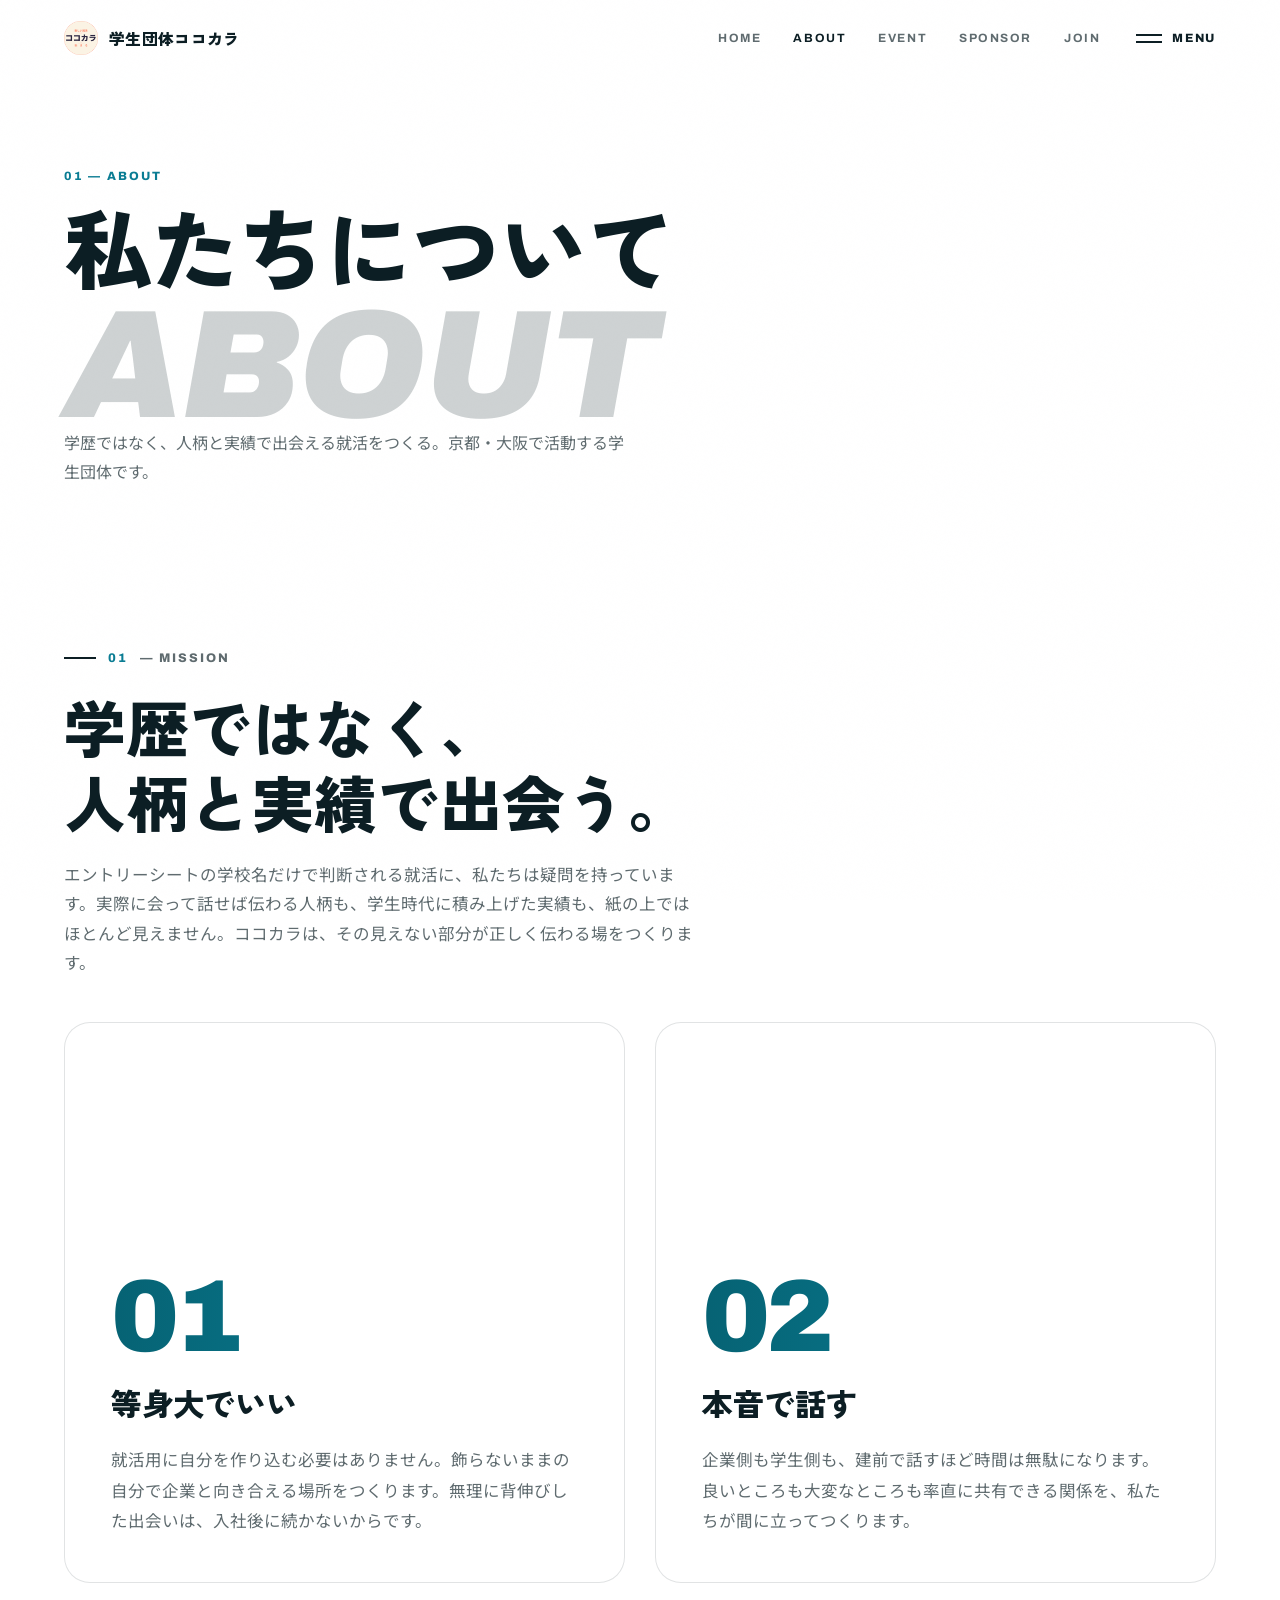
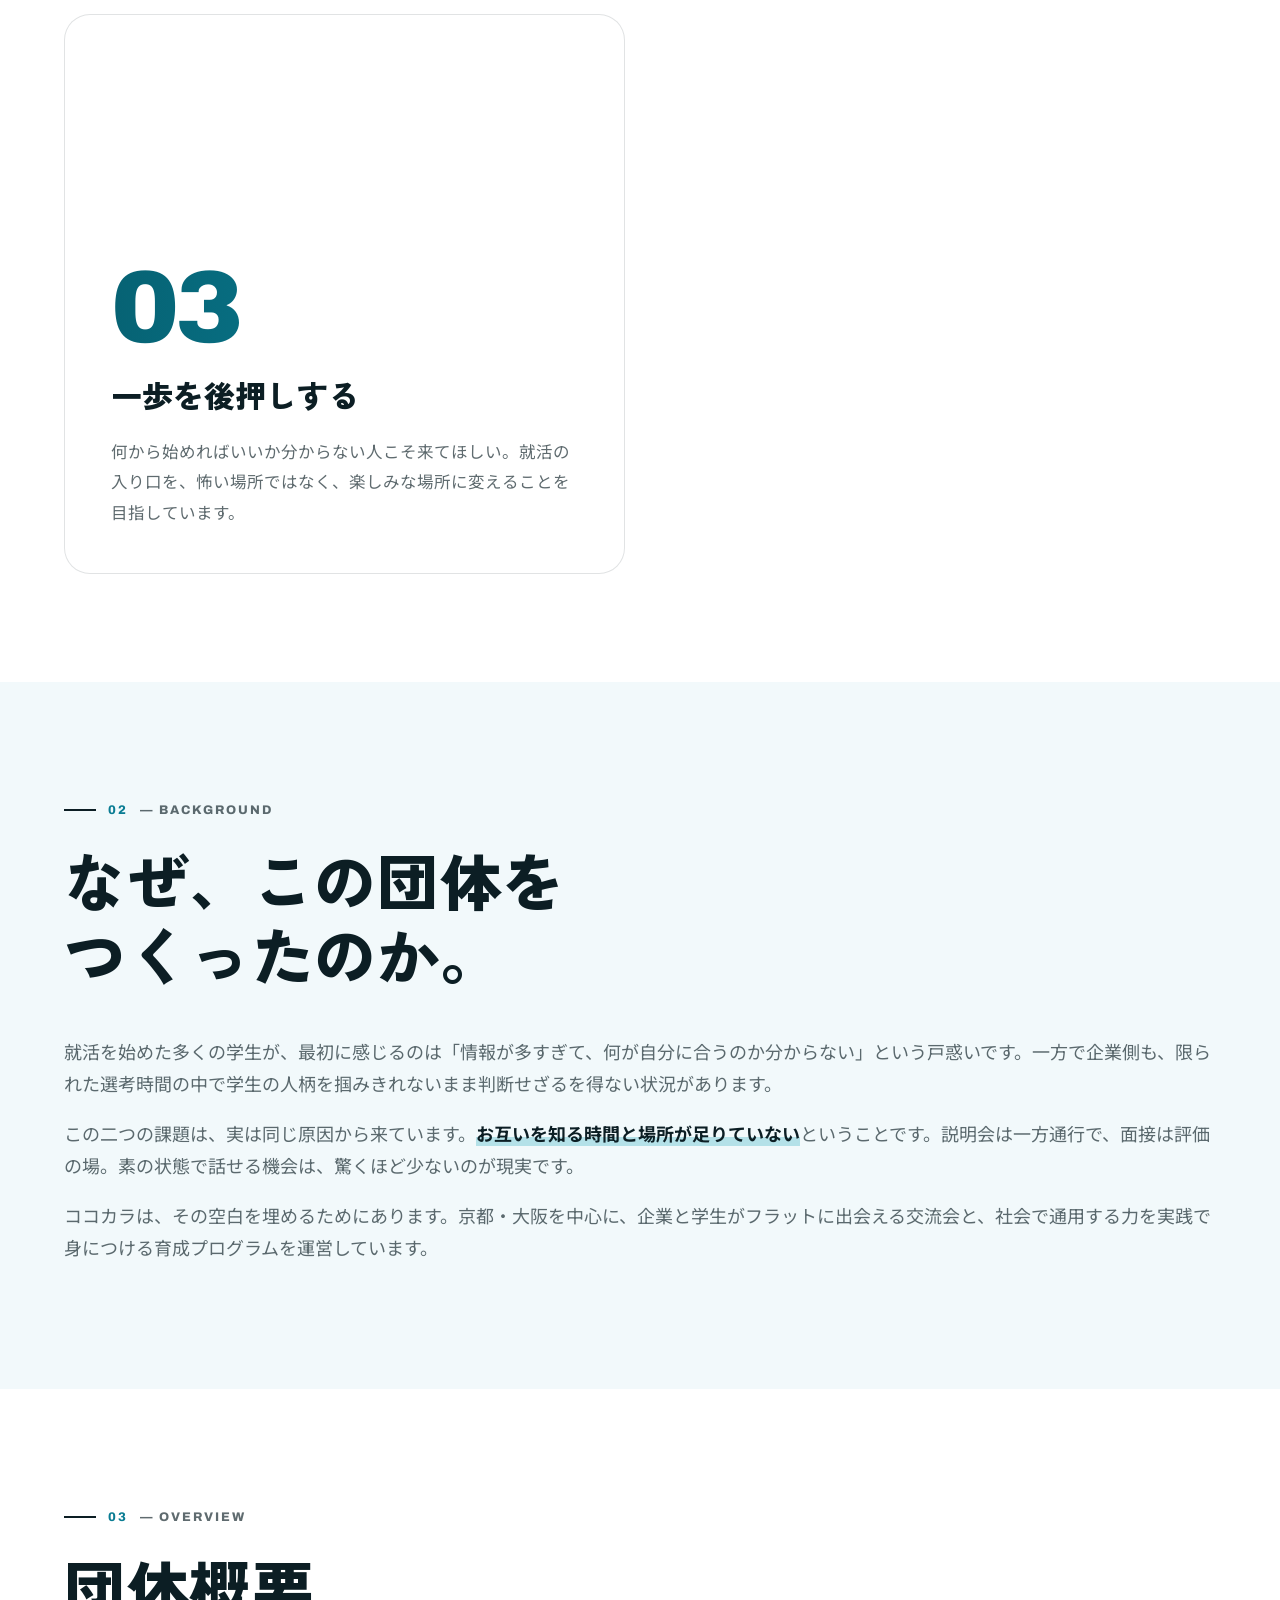
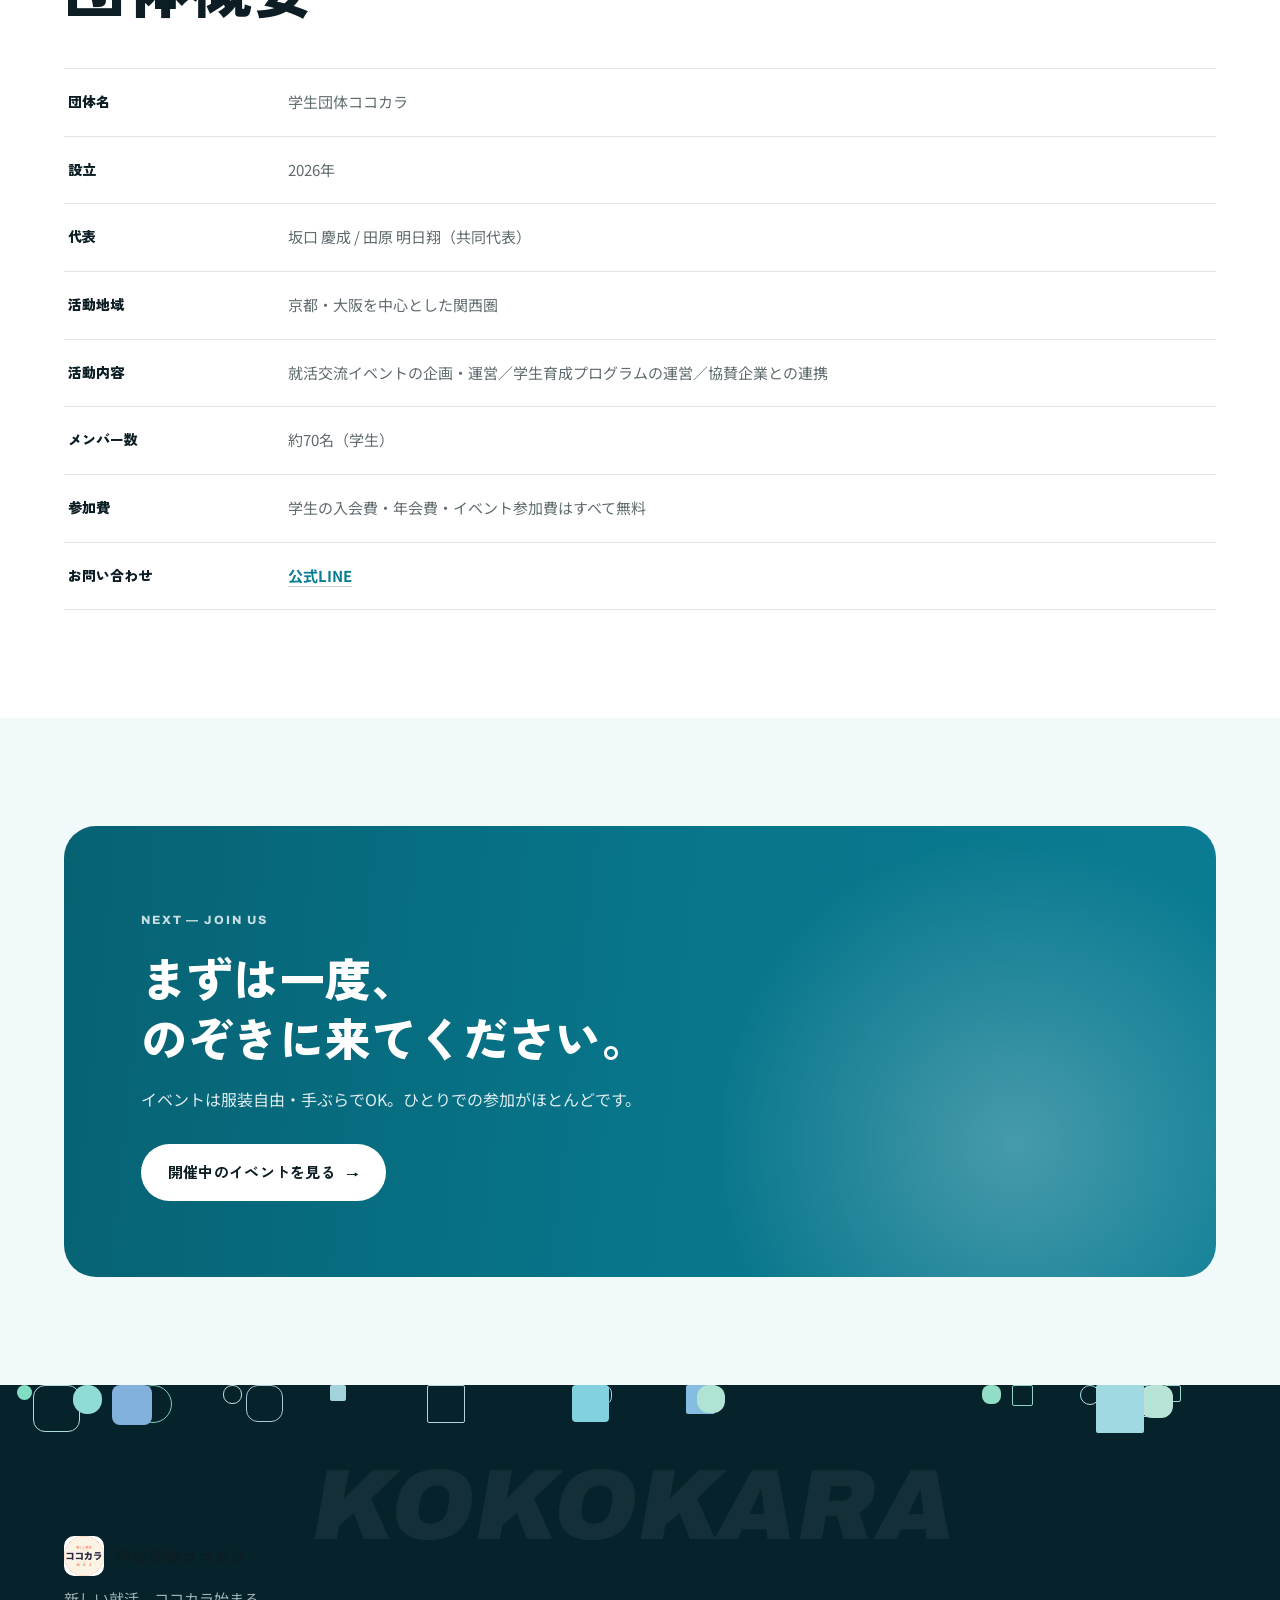
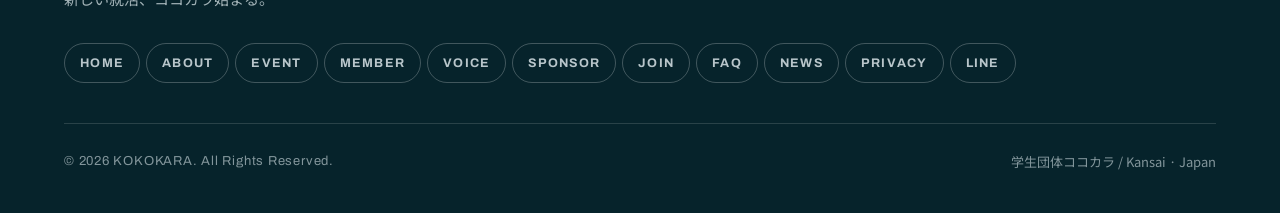
==== commit 845a2148: "auto: manual deploy" ====
--- a/about.html
+++ b/about.html
@@ -144,6 +144,7 @@
   </main>
 
   <footer class="site-footer">
+    <div class="footer-fall" aria-hidden="true"></div>
     <div class="container">
       <div class="footer-word" aria-hidden="true">KOKOKARA</div>
       <div class="footer-top">
--- a/style.css
+++ b/style.css
@@ -142,6 +142,10 @@
    ヒーロー
    ========================================================= */
 .hero { position: relative; min-height: 100svh; display: flex; flex-direction: column; overflow: hidden; }
+/* =========================================================
+   ヒーロー
+   ========================================================= */
+.hero { position: relative; min-height: 100svh; display: flex; flex-direction: column; overflow: hidden; }
 /* ---- ヒーロー背景：光の帯（GPU合成のCSSアニメーション） ---- */
 .hero-aura {
   position: absolute; inset: -12%; z-index: 2; pointer-events: none;
@@ -184,13 +188,35 @@
 @keyframes aura5 { 0%,100% { transform: translate3d(0,0,0) scale(.96); } 50% { transform: translate3d(8vw,16vh,0) scale(1.2); } }
 @media (prefers-reduced-motion: reduce) { .hero-aura span { animation: none; } }
 
+/* ---- さざ波：角度と周期の違う2層をずらして干渉させる ---- */
+.hero-aura i {
+  position: absolute; inset: -30%; display: block; pointer-events: none;
+  will-change: transform;
+}
+.hero-aura .r1 {
+  background: repeating-linear-gradient(102deg,
+    rgba(255,255,255,0) 0px, rgba(255,255,255,.30) 24px,
+    rgba(255,255,255,0) 52px, rgba(255,255,255,0) 96px);
+  animation: rip1 19s linear infinite;
+}
+.hero-aura .r2 {
+  background: repeating-linear-gradient(78deg,
+    rgba(255,255,255,0) 0px, rgba(180,240,236,.24) 32px,
+    rgba(255,255,255,0) 74px, rgba(255,255,255,0) 130px);
+  animation: rip2 27s linear infinite;
+}
+@keyframes rip1 { from { transform: translate3d(0,0,0); } to { transform: translate3d(93.9px,20.0px,0); } }
+@keyframes rip2 { from { transform: translate3d(0,0,0); } to { transform: translate3d(-127.2px,27.0px,0); } }
+@media (prefers-reduced-motion: reduce) { .hero-aura i { animation: none; opacity: .5; } }
+
+
 .hero-marks { position: relative; z-index: 4; display: flex; justify-content: space-between; padding-top: calc(var(--header-h) + 22px); font-family: var(--font-en); font-weight: 700; font-size: 11px; letter-spacing: .2em; color: var(--text-45); text-transform: uppercase; line-height: 1.8; }
 .hero-marks .r { text-align: right; }
 
 .hero-center { position: relative; z-index: 3; flex: 1; display: flex; flex-direction: column; align-items: center; justify-content: center; text-align: center; }
 .hero-wordmark { font-family: var(--font-en); font-weight: 900; font-style: italic; letter-spacing: -.035em; font-size: clamp(60px, 15.5vw, 260px); line-height: .82; color: var(--text); white-space: nowrap; position: relative; z-index: 1; }
 .hero-tagline { position: relative; z-index: 3; margin-top: clamp(16px, 2.6vh, 30px); font-family: var(--font-jp); font-weight: 700; font-size: clamp(15px, 2.1vw, 23px); letter-spacing: .04em; }
-.hero-tagline .accent { color: var(--accent); }
+.hero-tagline .accent { color: #053C48; }
 
 /* 背面の色水が濃いときは文字を白へ自動反転（JSが on-dark を付与） */
 .hero-wordmark, .hero-tagline { transition: color .5s var(--ease); }
@@ -205,6 +231,67 @@
 @keyframes scrollpulse { 0%,100% { transform: scaleY(.4); opacity:.4; transform-origin: top; } 50% { transform: scaleY(1); opacity:1; transform-origin: top; } }
 
 .hero::after { content: ""; position: absolute; left: 0; right: 0; bottom: 0; height: 34%; z-index: 2; pointer-events: none; background: linear-gradient(to top, var(--bg) 12%, rgba(255,255,255,0) 100%); }
+
+/* ---- ヒーロー背景：色とりどりの四角が上から降ってくる ---- */
+.hero-aura {
+  position: absolute; inset: 0; z-index: 2; pointer-events: none;
+  overflow: hidden; background: linear-gradient(180deg, #F2F9FC 0%, #EFF6FB 60%, #F6FBFD 100%);
+  transition: transform .5s var(--ease);
+}
+.fall-chip {
+  position: absolute; top: 0;
+  will-change: transform, opacity;
+  animation-name: chipFall; animation-timing-function: linear; animation-iteration-count: infinite;
+}
+.fall-move {
+  display: block; width: 100%; height: 100%;
+  transform: translate3d(var(--px,0), var(--py,0), 0) rotate(var(--pr,0deg));
+  transition: transform .18s ease-out;
+  will-change: transform;
+}
+.fall-chip > .fall-move > i {
+  display: block; width: 100%; height: 100%;
+  will-change: transform;
+  animation-name: chipSway; animation-timing-function: ease-in-out; animation-iteration-count: infinite;
+}
+@keyframes chipFall {
+  0%   { transform: translateY(122vh); opacity: 0; }
+  7%   { opacity: var(--op); }
+  90%  { opacity: var(--op); }
+  100% { transform: translateY(-22vh); opacity: 0; }
+}
+@keyframes chipSway {
+  0%, 100% { transform: translateX(calc(var(--amp) * -1)) rotate(calc(var(--rot) * -1)); }
+  50%      { transform: translateX(var(--amp)) rotate(var(--rot)); }
+}
+@media (prefers-reduced-motion: reduce) {
+  .fall-chip, .fall-chip > .fall-move > i { animation: none !important; }
+}
+
+/* ---- フッター背景：薄い四角が下から上へ ---- */
+.footer-fall { position: absolute; left: 0; right: 0; top: 0; height: 68%; z-index: 0; overflow: hidden; pointer-events: none; -webkit-mask-image: linear-gradient(180deg, #000 62%, transparent 100%); mask-image: linear-gradient(180deg, #000 62%, transparent 100%); }
+.footer-fall .foot-chip {
+  position: absolute; top: 0;
+  will-change: transform, opacity;
+  animation-name: footRise; animation-timing-function: linear; animation-iteration-count: infinite;
+}
+@keyframes footRise {
+  0%   { transform: translateY(420px); opacity: 0; }
+  12%  { opacity: var(--op); }
+  85%  { opacity: var(--op); }
+  100% { transform: translateY(-80px); opacity: 0; }
+}
+.footer-fall .foot-chip > i {
+  display: block; width: 100%; height: 100%;
+  will-change: transform;
+  animation-name: chipSway; animation-timing-function: ease-in-out; animation-iteration-count: infinite;
+}
+.site-footer .container { position: relative; z-index: 1; }
+.footer-word { position: relative; z-index: 1; }
+@media (prefers-reduced-motion: reduce) {
+  .footer-fall .foot-chip, .footer-fall .foot-chip > i { animation: none !important; }
+}
+
 
 /* =========================================================
    マーキー（明色バンドで抜き差し）
@@ -350,7 +437,7 @@
    フッター
    ========================================================= */
 .site-footer { background: #06232B; color: #EAF4F7; padding: clamp(58px, 9vh, 100px) 0 40px; position: relative; z-index: 5; overflow: hidden; border-top: 0; }
-.footer-word { font-family: var(--font-en); font-weight: 900; font-style: italic; letter-spacing: -.03em; font-size: clamp(60px, 18vw, 270px); line-height: .8; color: rgba(255,255,255,.06); pointer-events: none; margin-bottom: -.1em; white-space: nowrap; }
+.footer-word { font-family: var(--font-en); font-weight: 900; font-style: italic; letter-spacing: .015em; font-size: clamp(60px, 18vw, 270px); line-height: .8; color: rgba(255,255,255,.06); pointer-events: none; margin-bottom: -.1em; white-space: nowrap; padding-right: .12em; }
 .footer-top { display: flex; flex-wrap: wrap; justify-content: space-between; gap: 30px; align-items: flex-end; padding-bottom: 40px; border-bottom: 1px solid rgba(255,255,255,.14); }
 .footer-brand { display: flex; align-items: center; gap: 12px; }
 .footer-brand img { width: 40px; height: 40px; border-radius: 10px; }
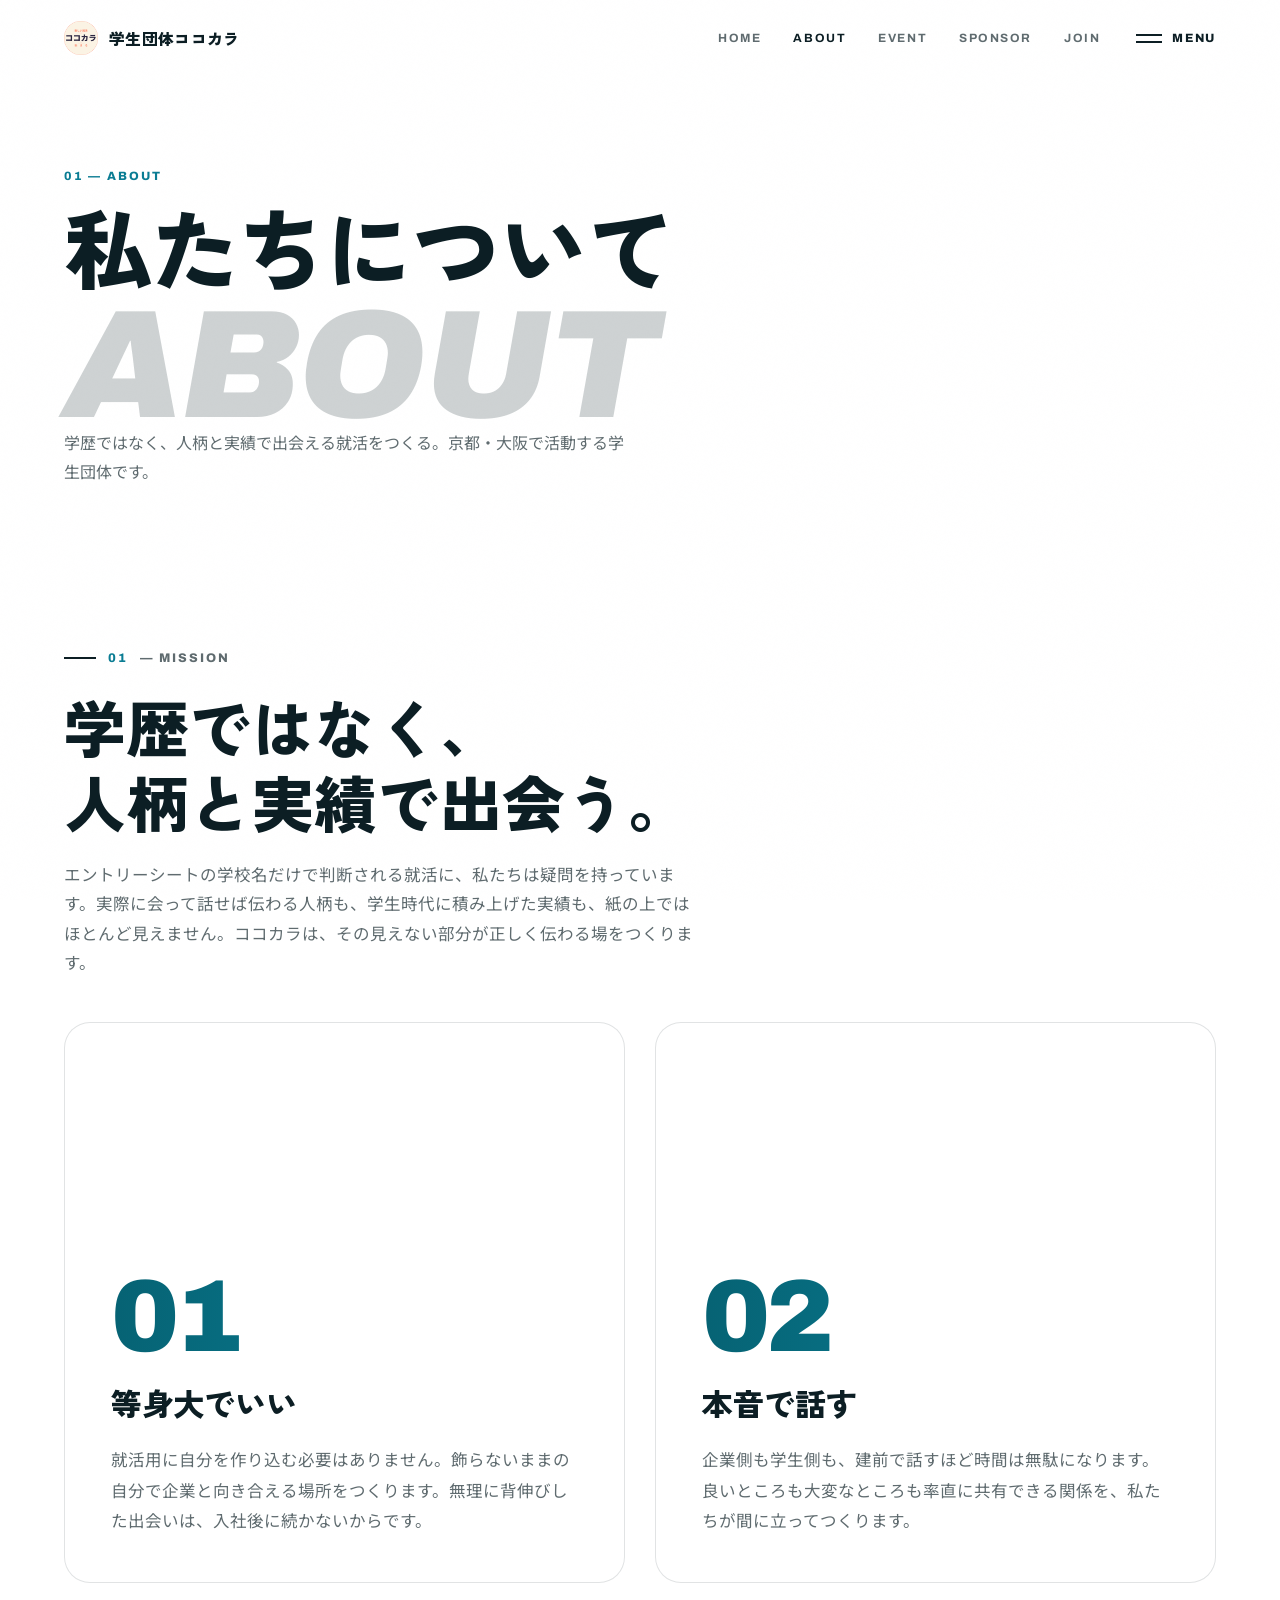
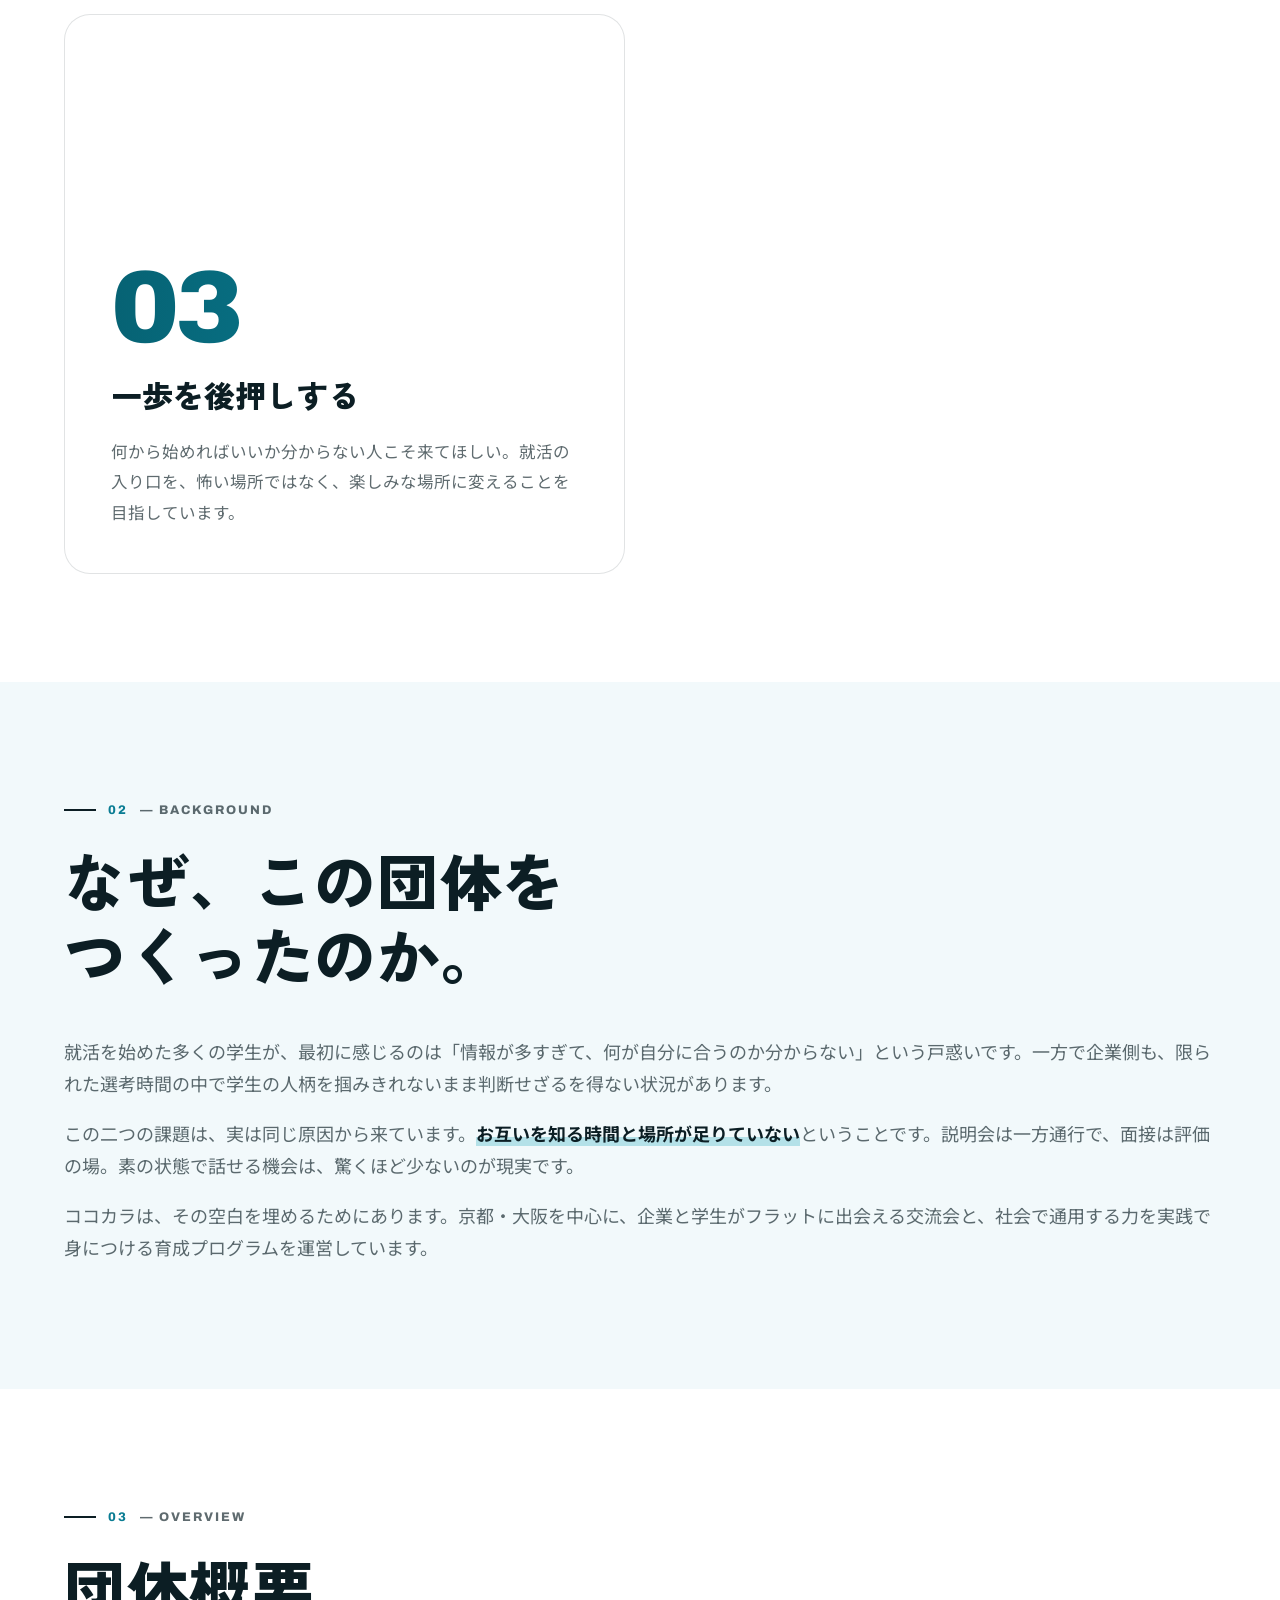
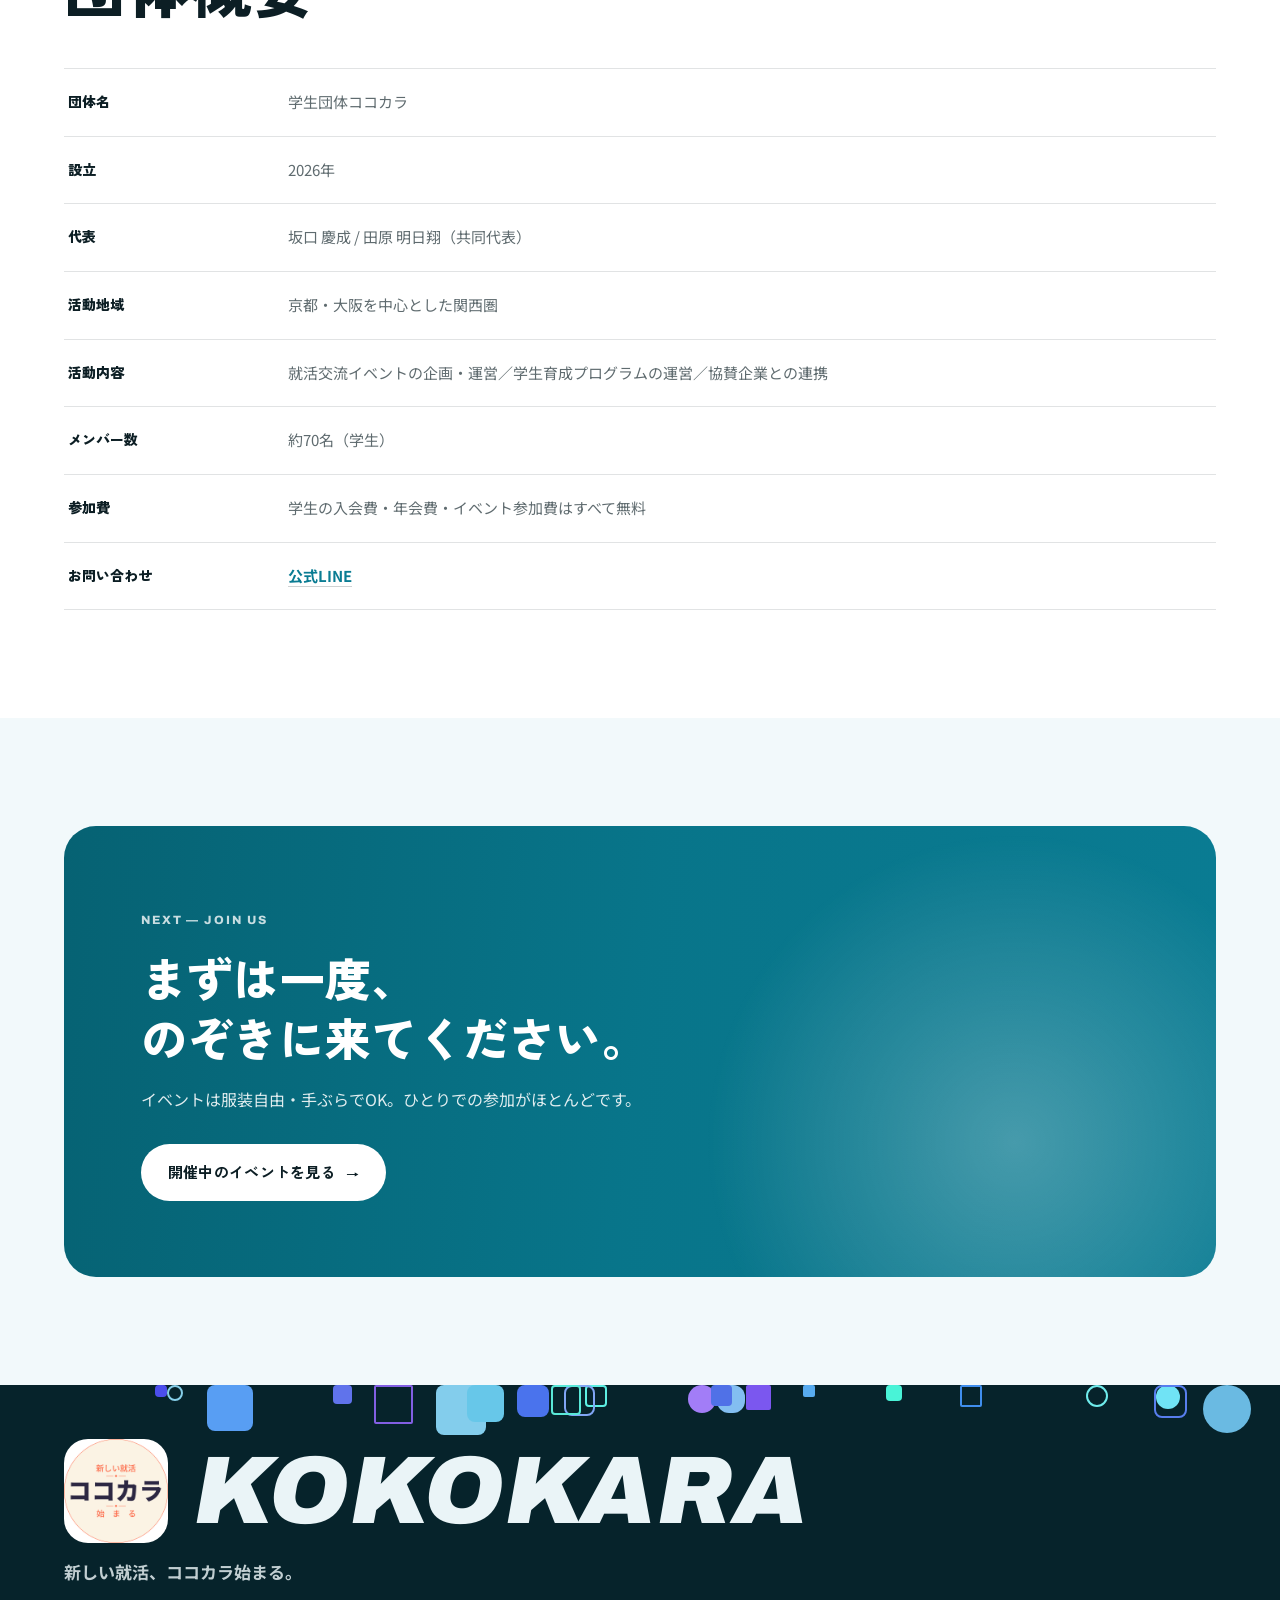
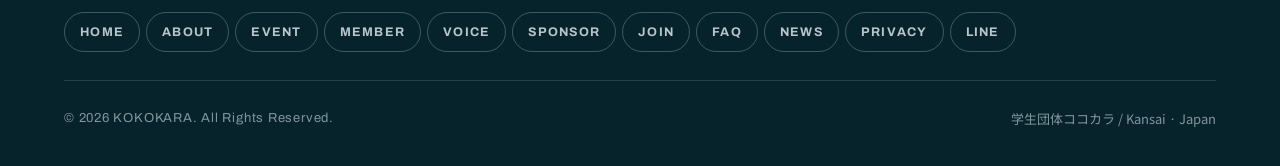
==== commit 1d12574e: "auto: manual deploy" ====
--- a/about.html
+++ b/about.html
@@ -146,12 +146,11 @@
   <footer class="site-footer">
     <div class="footer-fall" aria-hidden="true"></div>
     <div class="container">
-      <div class="footer-word" aria-hidden="true">KOKOKARA</div>
       <div class="footer-top">
         <div>
           <div class="footer-brand">
-            <img src="assets/logo.png" alt="学生団体ココカラ ロゴ" />
-            <span class="brand-name">学生団体ココカラ</span>
+            <img src="assets/logo.png" alt="学生団体ココカラ" />
+            <span class="footer-kk">KOKOKARA</span>
           </div>
           <p class="footer-tagline">新しい就活、ココカラ始まる。</p>
         </div>
--- a/style.css
+++ b/style.css
@@ -98,10 +98,10 @@
 .menu-back:hover { background: var(--text); border-color: var(--text); color: var(--bg); }
 .menu-back .mb-ico { font-family: var(--font-en); font-size: 15px; line-height: 1; }
 
-.menu-list { list-style: none; }
-.menu-list li { overflow: hidden; border-top: 1px solid var(--line); }
-.menu-list li:last-child { border-bottom: 1px solid var(--line); }
-.menu-list a { display: flex; align-items: center; gap: 18px; padding: 15px 4px; transform: translateY(110%); transition: transform .55s var(--ease), color .3s var(--ease), background .25s var(--ease); color: var(--text); }
+.menu-list { list-style: none; display: grid; grid-template-columns: 1fr 1fr; column-gap: clamp(24px, 5vw, 72px); border-top: 1px solid var(--line); }
+.menu-list li { overflow: hidden; border-bottom: 1px solid var(--line); }
+
+.menu-list a { display: flex; align-items: center; gap: 14px; padding: 13px 4px; transform: translateY(110%); transition: transform .55s var(--ease), color .3s var(--ease), background .25s var(--ease); color: var(--text); }
 .menu-list a:hover { background: var(--bg-2); }
 body.menu-open .menu-list a { transform: none; }
 body.menu-open .menu-list li:nth-child(1) a { transition-delay: .06s; }
@@ -269,7 +269,7 @@
 }
 
 /* ---- フッター背景：薄い四角が下から上へ ---- */
-.footer-fall { position: absolute; left: 0; right: 0; top: 0; height: 68%; z-index: 0; overflow: hidden; pointer-events: none; -webkit-mask-image: linear-gradient(180deg, #000 62%, transparent 100%); mask-image: linear-gradient(180deg, #000 62%, transparent 100%); }
+.footer-fall { position: absolute; left: 0; right: 0; top: 0; height: 54%; z-index: 0; overflow: hidden; pointer-events: none; -webkit-mask-image: linear-gradient(180deg, #000 42%, transparent 96%); mask-image: linear-gradient(180deg, #000 42%, transparent 96%); }
 .footer-fall .foot-chip {
   position: absolute; top: 0;
   will-change: transform, opacity;
@@ -281,7 +281,12 @@
   85%  { opacity: var(--op); }
   100% { transform: translateY(-80px); opacity: 0; }
 }
-.footer-fall .foot-chip > i {
+.footer-fall .foot-move {
+  display: block; width: 100%; height: 100%;
+  transform: translate3d(var(--px,0), var(--py,0), 0) rotate(var(--pr,0deg));
+  transition: transform .18s ease-out; will-change: transform;
+}
+.footer-fall .foot-chip > .foot-move > i {
   display: block; width: 100%; height: 100%;
   will-change: transform;
   animation-name: chipSway; animation-timing-function: ease-in-out; animation-iteration-count: infinite;
@@ -289,7 +294,7 @@
 .site-footer .container { position: relative; z-index: 1; }
 .footer-word { position: relative; z-index: 1; }
 @media (prefers-reduced-motion: reduce) {
-  .footer-fall .foot-chip, .footer-fall .foot-chip > i { animation: none !important; }
+  .footer-fall .foot-chip, .footer-fall .foot-chip > .foot-move > i { animation: none !important; }
 }
 
 
@@ -436,12 +441,13 @@
 /* =========================================================
    フッター
    ========================================================= */
-.site-footer { background: #06232B; color: #EAF4F7; padding: clamp(58px, 9vh, 100px) 0 40px; position: relative; z-index: 5; overflow: hidden; border-top: 0; }
+.site-footer { background: #06232B; color: #EAF4F7; padding: clamp(40px, 6vh, 64px) 0 36px; position: relative; z-index: 5; overflow: hidden; border-top: 0; }
 .footer-word { font-family: var(--font-en); font-weight: 900; font-style: italic; letter-spacing: .015em; font-size: clamp(60px, 18vw, 270px); line-height: .8; color: rgba(255,255,255,.06); pointer-events: none; margin-bottom: -.1em; white-space: nowrap; padding-right: .12em; }
-.footer-top { display: flex; flex-wrap: wrap; justify-content: space-between; gap: 30px; align-items: flex-end; padding-bottom: 40px; border-bottom: 1px solid rgba(255,255,255,.14); }
-.footer-brand { display: flex; align-items: center; gap: 12px; }
-.footer-brand img { width: 40px; height: 40px; border-radius: 10px; }
-.footer-tagline { color: rgba(234,244,247,.68); margin-top: 10px; font-size: 15px; }
+.footer-top { display: flex; flex-wrap: wrap; justify-content: space-between; gap: 24px; align-items: flex-end; padding-bottom: 28px; border-bottom: 1px solid rgba(255,255,255,.14); }
+.footer-brand { display: flex; align-items: center; gap: clamp(14px, 2vw, 26px); }
+.footer-brand img { width: clamp(60px, 8.5vw, 104px); height: clamp(60px, 8.5vw, 104px); border-radius: clamp(14px, 2vw, 24px); }
+.footer-kk { font-family: var(--font-en); font-weight: 900; font-style: italic; letter-spacing: .01em; font-size: clamp(38px, 8vw, 96px); line-height: .9; color: #EAF4F7; }
+.footer-tagline { color: rgba(234,244,247,.82); margin-top: 14px; font-size: clamp(15px, 1.6vw, 17px); font-weight: 700; }
 .footer-nav { display: flex; flex-wrap: wrap; gap: 8px 6px; }
 .footer-nav a { font-family: var(--font-en); font-weight: 700; font-size: 12.5px; letter-spacing: .1em; padding: 8px 15px; border: 1px solid rgba(255,255,255,.24); border-radius: 100px; color: rgba(234,244,247,.78); transition: .25s var(--ease); text-transform: uppercase; }
 .footer-nav a:hover { background: #EAF4F7; color: #06232B; border-color: #EAF4F7; }
@@ -461,6 +467,7 @@
 @media (max-width: 900px) {
   :root { --header-h: 66px; }
   .nav-inline { display: none; }
+  .menu-list { grid-template-columns: 1fr; }
   .menu-list .jp-lbl { font-size: 12px; }
   .statement-grid { grid-template-columns: 1fr; }
   .statement-visual { order: -1; }
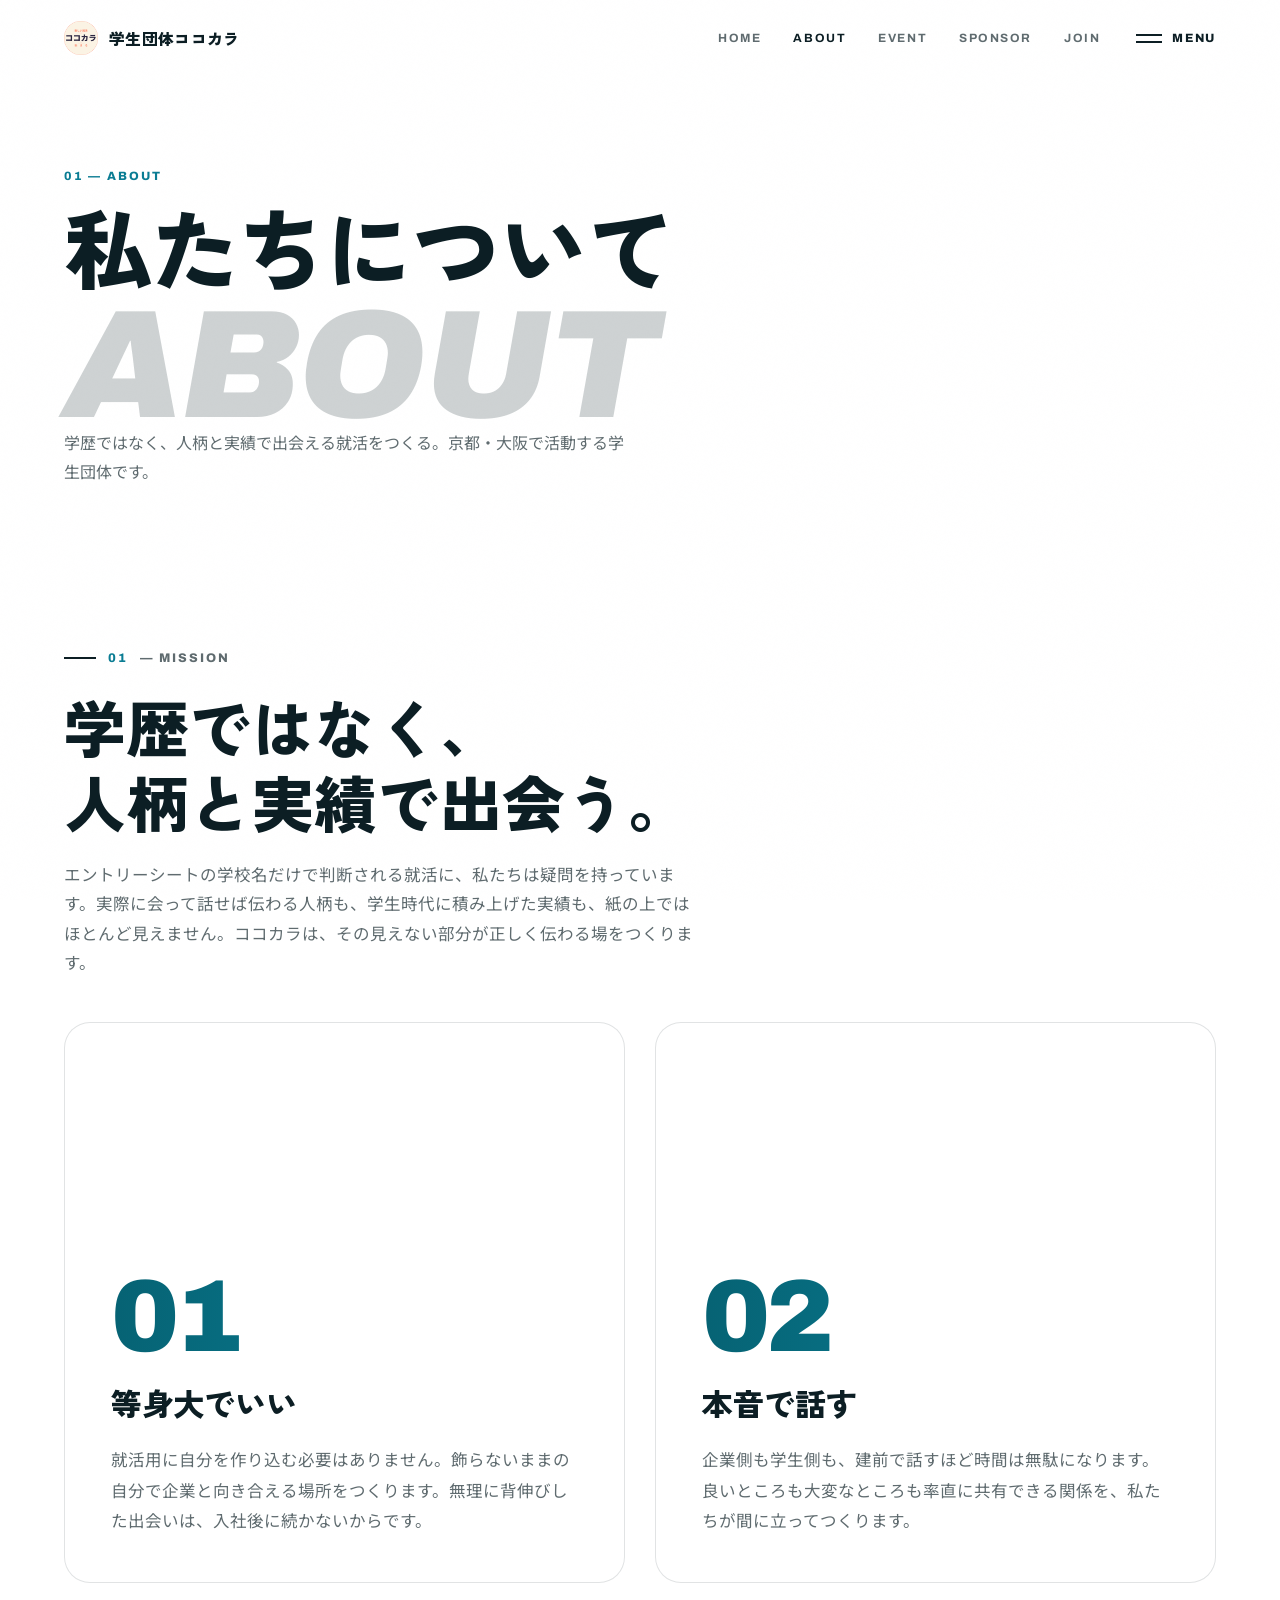
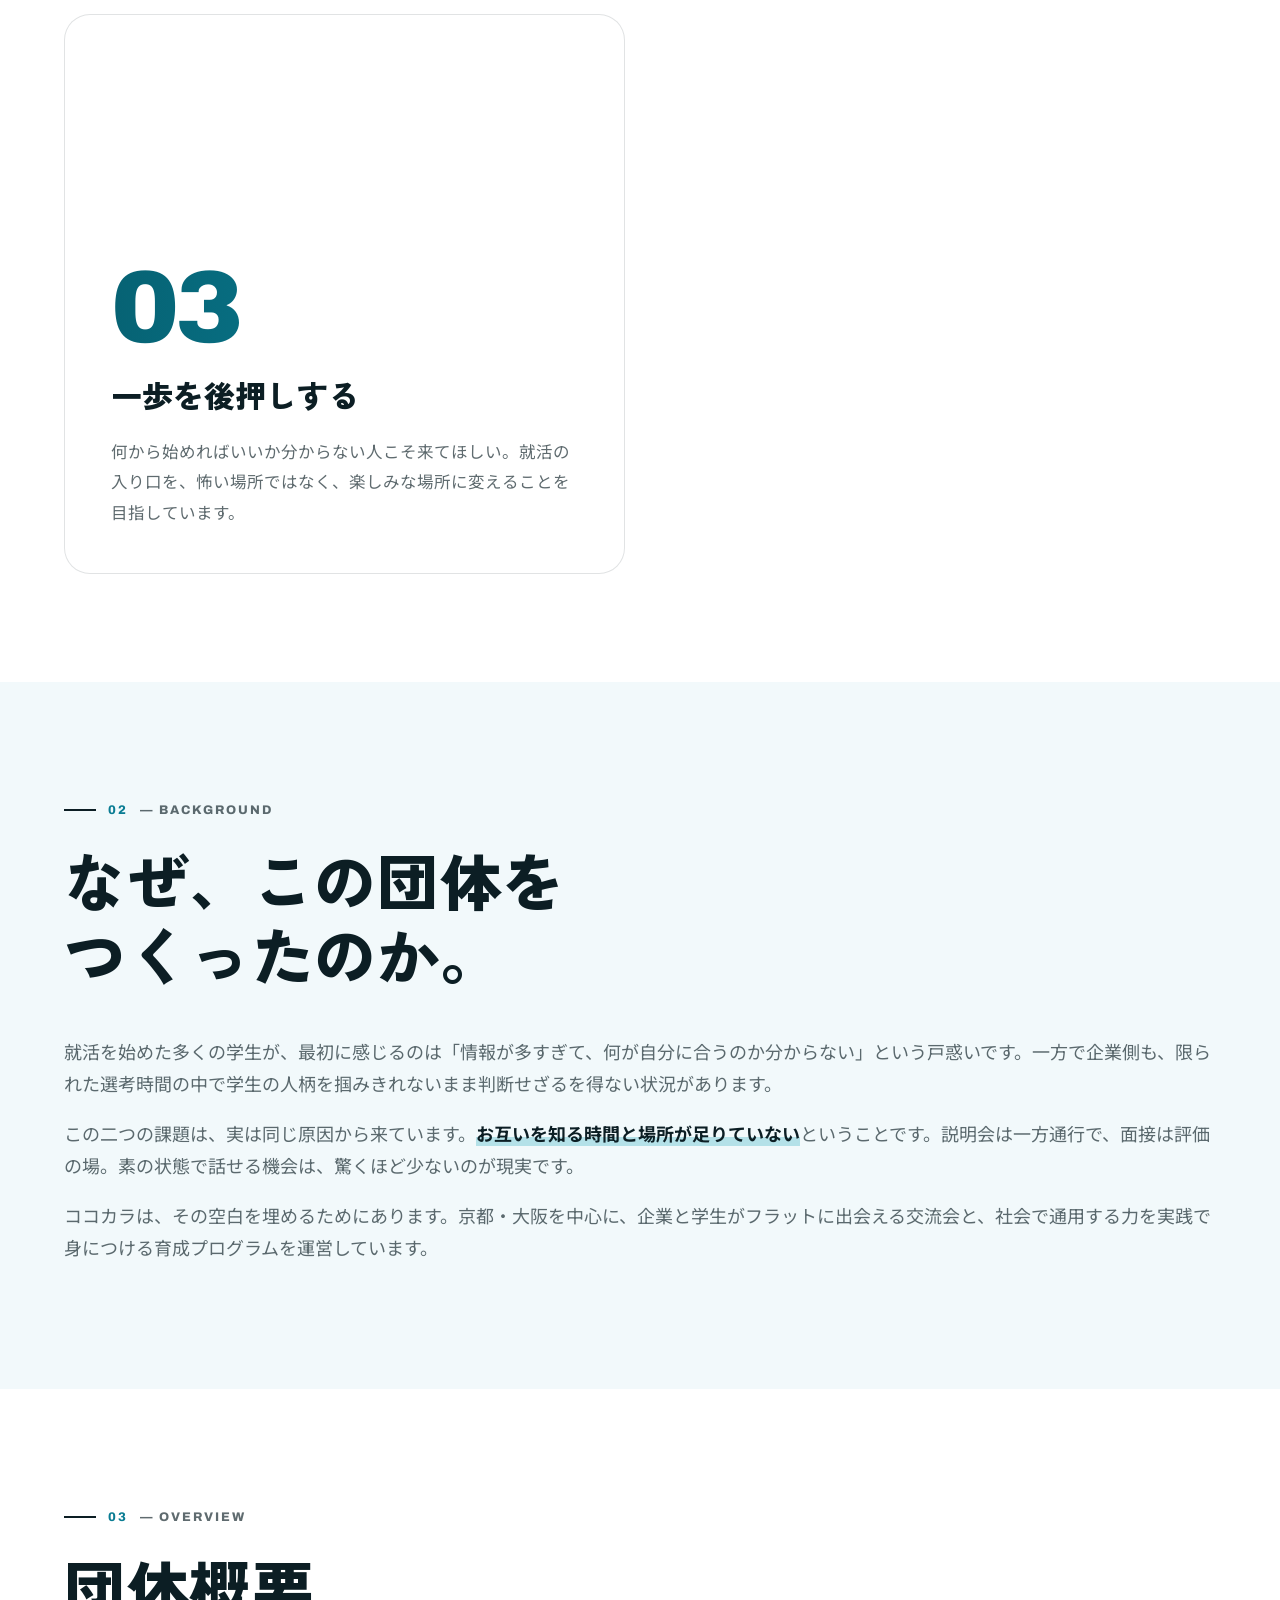
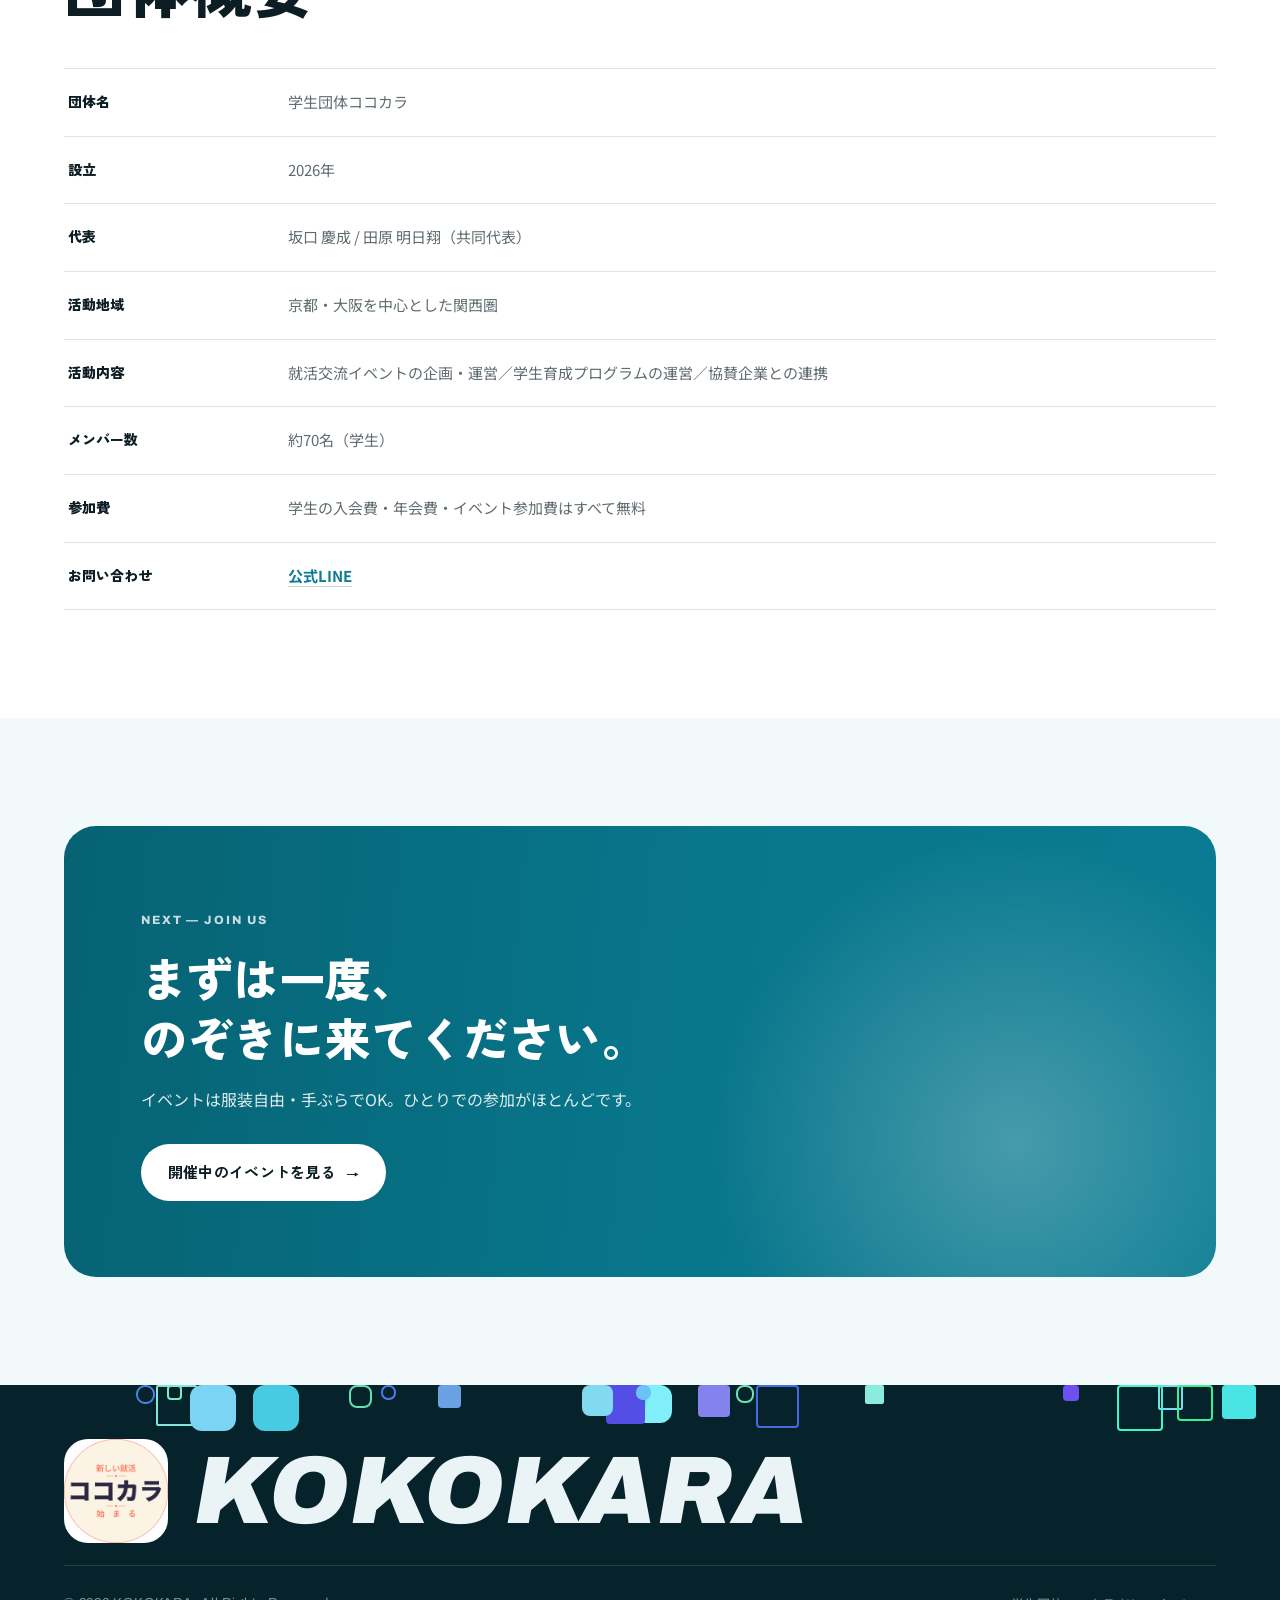
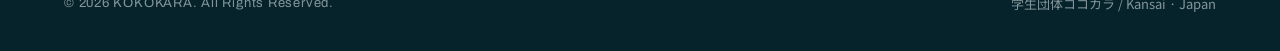
==== commit aa1e116e: "auto: manual deploy" ====
--- a/about.html
+++ b/about.html
@@ -147,27 +147,11 @@
     <div class="footer-fall" aria-hidden="true"></div>
     <div class="container">
       <div class="footer-top">
-        <div>
           <div class="footer-brand">
             <img src="assets/logo.png" alt="学生団体ココカラ" />
             <span class="footer-kk">KOKOKARA</span>
           </div>
-          <p class="footer-tagline">新しい就活、ココカラ始まる。</p>
         </div>
-        <nav class="footer-nav" aria-label="フッターナビゲーション">
-          <a href="index.html">HOME</a>
-          <a href="about.html">ABOUT</a>
-          <a href="events.html">EVENT</a>
-          <a href="member.html">MEMBER</a>
-          <a href="voice.html">VOICE</a>
-          <a href="sponsors.html">SPONSOR</a>
-          <a href="join.html">JOIN</a>
-          <a href="faq.html">FAQ</a>
-          <a href="news.html">NEWS</a>
-          <a href="privacy.html">PRIVACY</a>
-          <a href="https://line.me/R/ti/p/@113crihp">LINE</a>
-        </nav>
-      </div>
       <div class="footer-bottom">
         <span class="en">&copy; <span data-year>2026</span> KOKOKARA. All Rights Reserved.</span>
         <span>学生団体ココカラ / Kansai · Japan</span>
--- a/style.css
+++ b/style.css
@@ -86,22 +86,22 @@
    ========================================================= */
 .menu-overlay { position: fixed; inset: 0; z-index: 55; background: var(--bg); transform: translateY(-101%); transition: transform .6s var(--ease); display: flex; flex-direction: column; padding-top: var(--header-h); visibility: hidden; overflow-y: auto; -webkit-overflow-scrolling: touch; overscroll-behavior: contain; }
 body.menu-open .menu-overlay { transform: none; visibility: visible; }
-.menu-overlay .container { flex: 1 0 auto; display: flex; flex-direction: column; justify-content: flex-start; padding-block: 26px 40px; max-width: 760px; margin-inline: 0 auto; width: 100%; }
+.menu-overlay .container { flex: 1 1 auto; display: flex; flex-direction: column; justify-content: stretch; padding-block: clamp(14px, 3vh, 30px) clamp(14px, 3vh, 30px); max-width: 1280px; width: 100%; }
 
 .menu-back {
   align-self: flex-start; display: inline-flex; align-items: center; gap: 8px; cursor: pointer;
   background: none; border: 1px solid var(--line-2); border-radius: 100px;
-  padding: 9px 18px; margin-bottom: 22px;
+  padding: 9px 18px; margin-bottom: clamp(10px, 2vh, 20px);
   font-family: var(--font-jp); font-weight: 700; font-size: 13px; color: var(--text-70);
   transition: .25s var(--ease);
 }
 .menu-back:hover { background: var(--text); border-color: var(--text); color: var(--bg); }
 .menu-back .mb-ico { font-family: var(--font-en); font-size: 15px; line-height: 1; }
 
-.menu-list { list-style: none; display: grid; grid-template-columns: 1fr 1fr; column-gap: clamp(24px, 5vw, 72px); border-top: 1px solid var(--line); }
+.menu-list { list-style: none; flex: 1 1 auto; display: grid; grid-template-columns: 1fr 1fr; grid-auto-rows: 1fr; column-gap: clamp(30px, 6vw, 100px); border-top: 1px solid var(--line); }
 .menu-list li { overflow: hidden; border-bottom: 1px solid var(--line); }
 
-.menu-list a { display: flex; align-items: center; gap: 14px; padding: 13px 4px; transform: translateY(110%); transition: transform .55s var(--ease), color .3s var(--ease), background .25s var(--ease); color: var(--text); }
+.menu-list a { display: flex; align-items: center; height: 100%; gap: clamp(14px, 1.6vw, 24px); padding: 0 6px; transform: translateY(110%); transition: transform .55s var(--ease), color .3s var(--ease), background .25s var(--ease); color: var(--text); }
 .menu-list a:hover { background: var(--bg-2); }
 body.menu-open .menu-list a { transform: none; }
 body.menu-open .menu-list li:nth-child(1) a { transition-delay: .06s; }
@@ -114,11 +114,11 @@
 body.menu-open .menu-list li:nth-child(8) a { transition-delay: .34s; }
 body.menu-open .menu-list li:nth-child(9) a { transition-delay: .38s; }
 body.menu-open .menu-list li:nth-child(10) a { transition-delay: .42s; }
-.menu-list .idx { font-family: var(--font-en); font-weight: 800; font-size: 11px; letter-spacing: .1em; color: var(--accent); width: 30px; flex: none; }
-.menu-list .en-lbl { font-family: var(--font-en); font-weight: 900; font-style: italic; font-size: clamp(19px, 2.1vw, 26px); line-height: 1.1; letter-spacing: -.01em; }
-.menu-list .jp-lbl { font-family: var(--font-jp); font-weight: 700; font-size: 13px; color: var(--text-70); margin-left: auto; }
+.menu-list .idx { font-family: var(--font-en); font-weight: 800; font-size: clamp(11px, 1.1vw, 14px); letter-spacing: .1em; color: var(--accent); width: clamp(30px, 3vw, 44px); flex: none; }
+.menu-list .en-lbl { font-family: var(--font-en); font-weight: 900; font-style: italic; font-size: clamp(26px, 3.4vw, 48px); line-height: 1; letter-spacing: -.02em; }
+.menu-list .jp-lbl { font-family: var(--font-jp); font-weight: 700; font-size: clamp(13px, 1.3vw, 16px); color: var(--text-70); margin-left: auto; }
 .menu-list a:hover .en-lbl { color: var(--accent); }
-.menu-foot { display: flex; flex-wrap: wrap; justify-content: space-between; gap: 12px; margin-top: 26px; color: var(--text-70); font-size: 12.5px; }
+.menu-foot { display: flex; flex-wrap: wrap; justify-content: space-between; gap: 12px; margin-top: clamp(12px, 2vh, 22px); color: var(--text-70); font-size: 12.5px; }
 .menu-foot .en { letter-spacing: .06em; }
 .menu-foot a { color: var(--text); border-bottom: 1px solid var(--line-2); }
 
@@ -443,7 +443,7 @@
    ========================================================= */
 .site-footer { background: #06232B; color: #EAF4F7; padding: clamp(40px, 6vh, 64px) 0 36px; position: relative; z-index: 5; overflow: hidden; border-top: 0; }
 .footer-word { font-family: var(--font-en); font-weight: 900; font-style: italic; letter-spacing: .015em; font-size: clamp(60px, 18vw, 270px); line-height: .8; color: rgba(255,255,255,.06); pointer-events: none; margin-bottom: -.1em; white-space: nowrap; padding-right: .12em; }
-.footer-top { display: flex; flex-wrap: wrap; justify-content: space-between; gap: 24px; align-items: flex-end; padding-bottom: 28px; border-bottom: 1px solid rgba(255,255,255,.14); }
+.footer-top { display: flex; align-items: center; padding-bottom: 22px; border-bottom: 1px solid rgba(255,255,255,.14); }
 .footer-brand { display: flex; align-items: center; gap: clamp(14px, 2vw, 26px); }
 .footer-brand img { width: clamp(60px, 8.5vw, 104px); height: clamp(60px, 8.5vw, 104px); border-radius: clamp(14px, 2vw, 24px); }
 .footer-kk { font-family: var(--font-en); font-weight: 900; font-style: italic; letter-spacing: .01em; font-size: clamp(38px, 8vw, 96px); line-height: .9; color: #EAF4F7; }
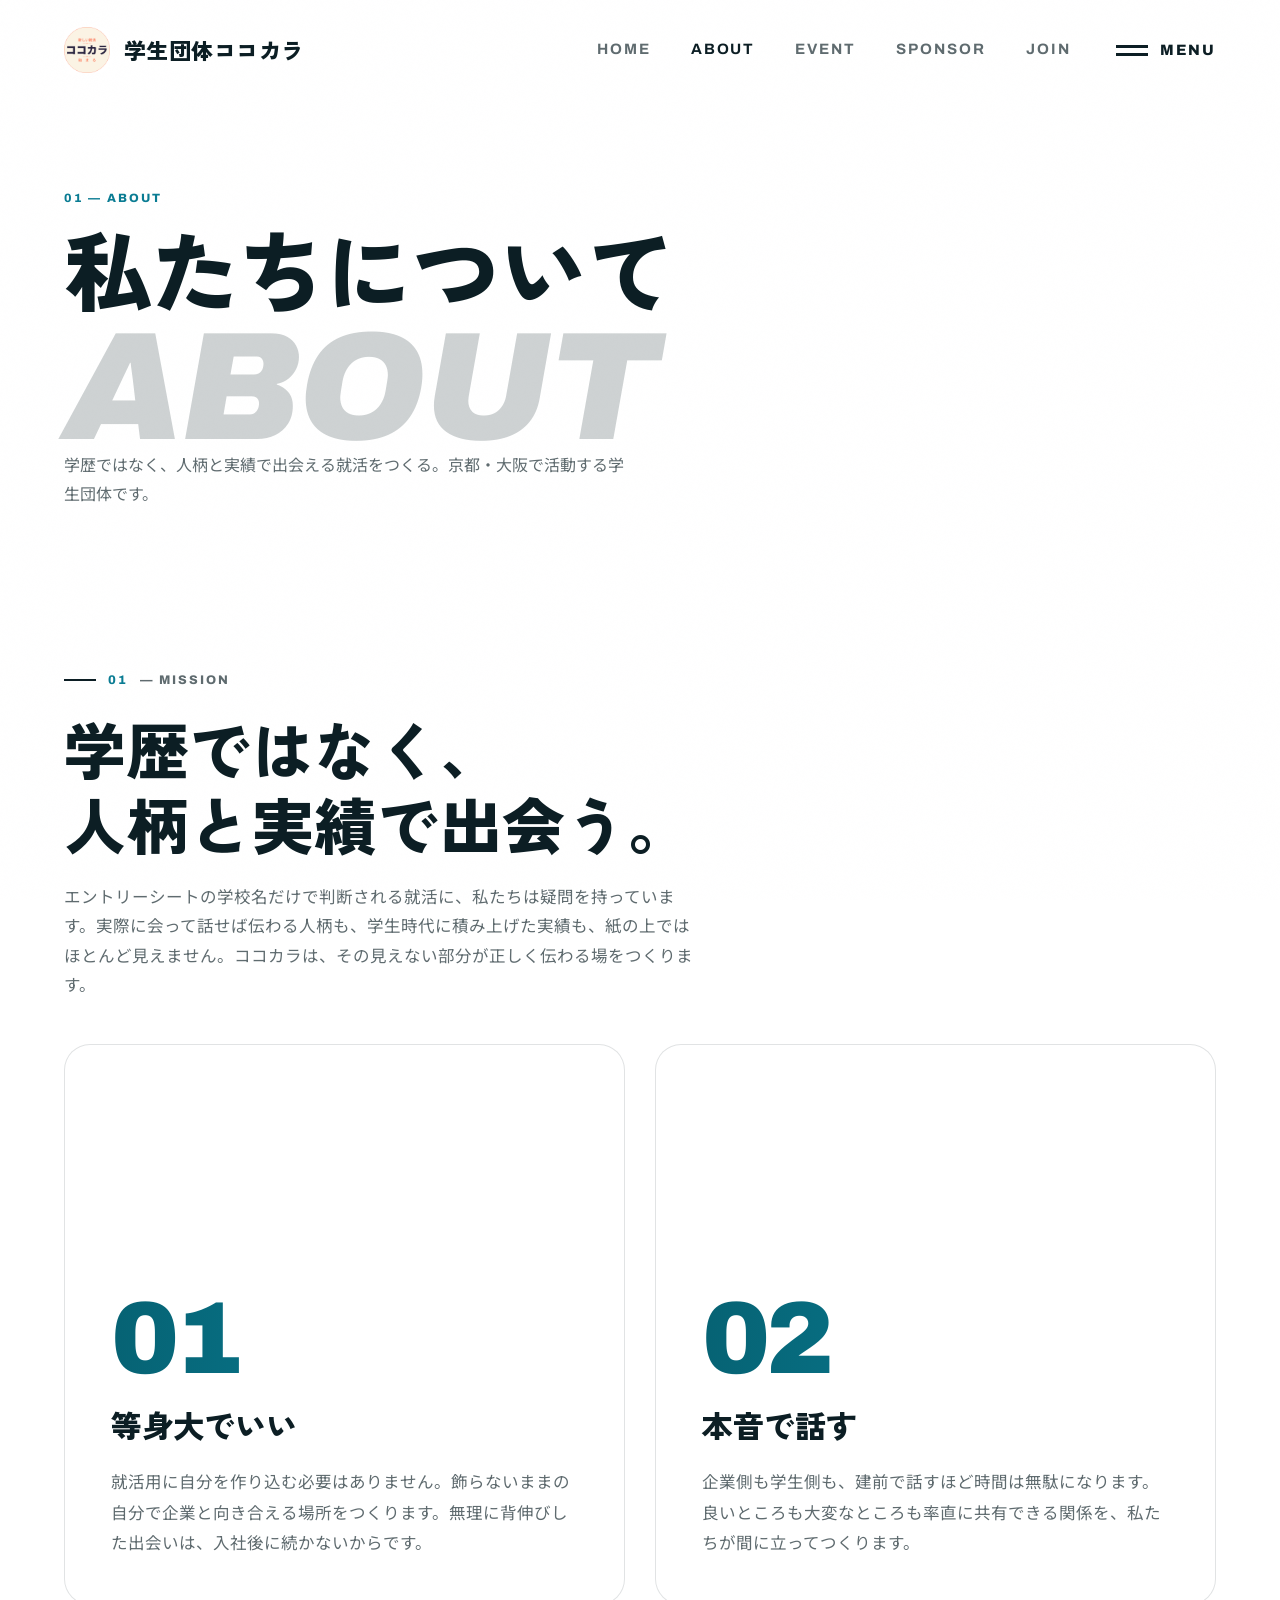
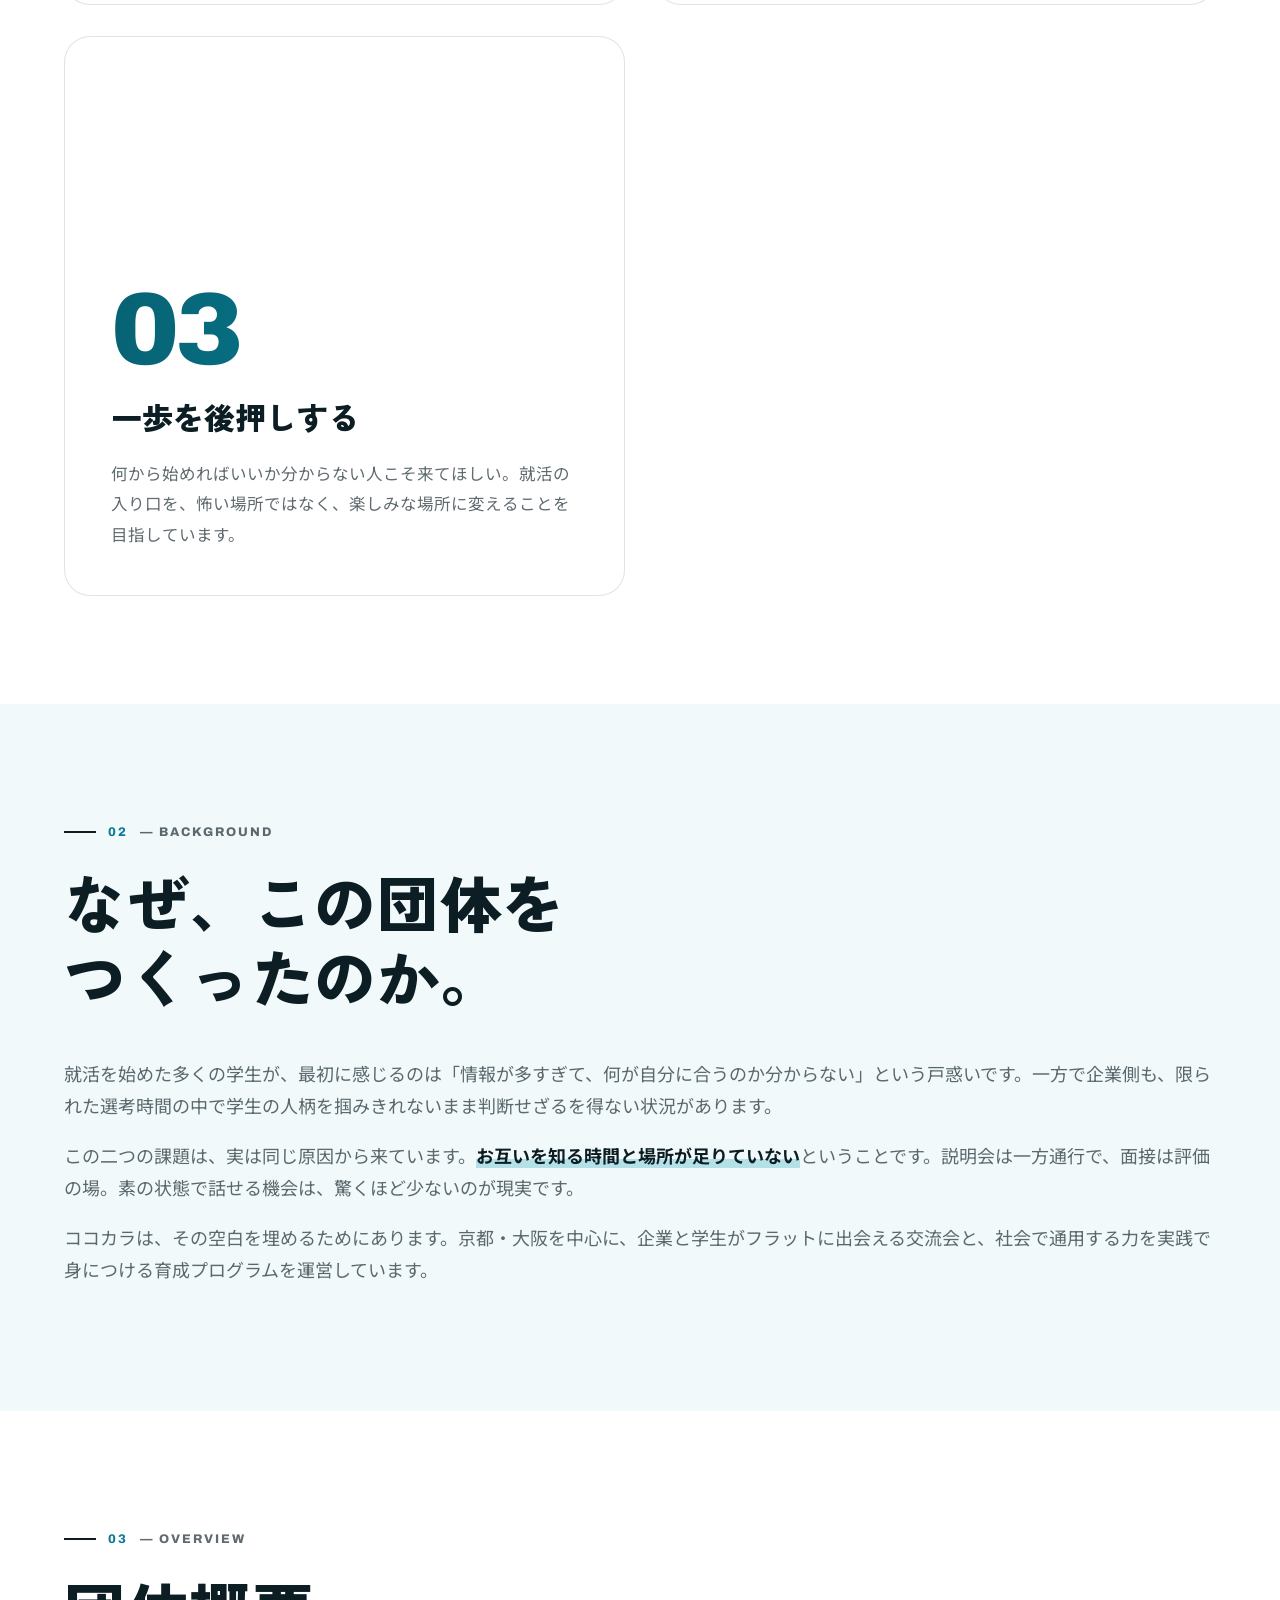
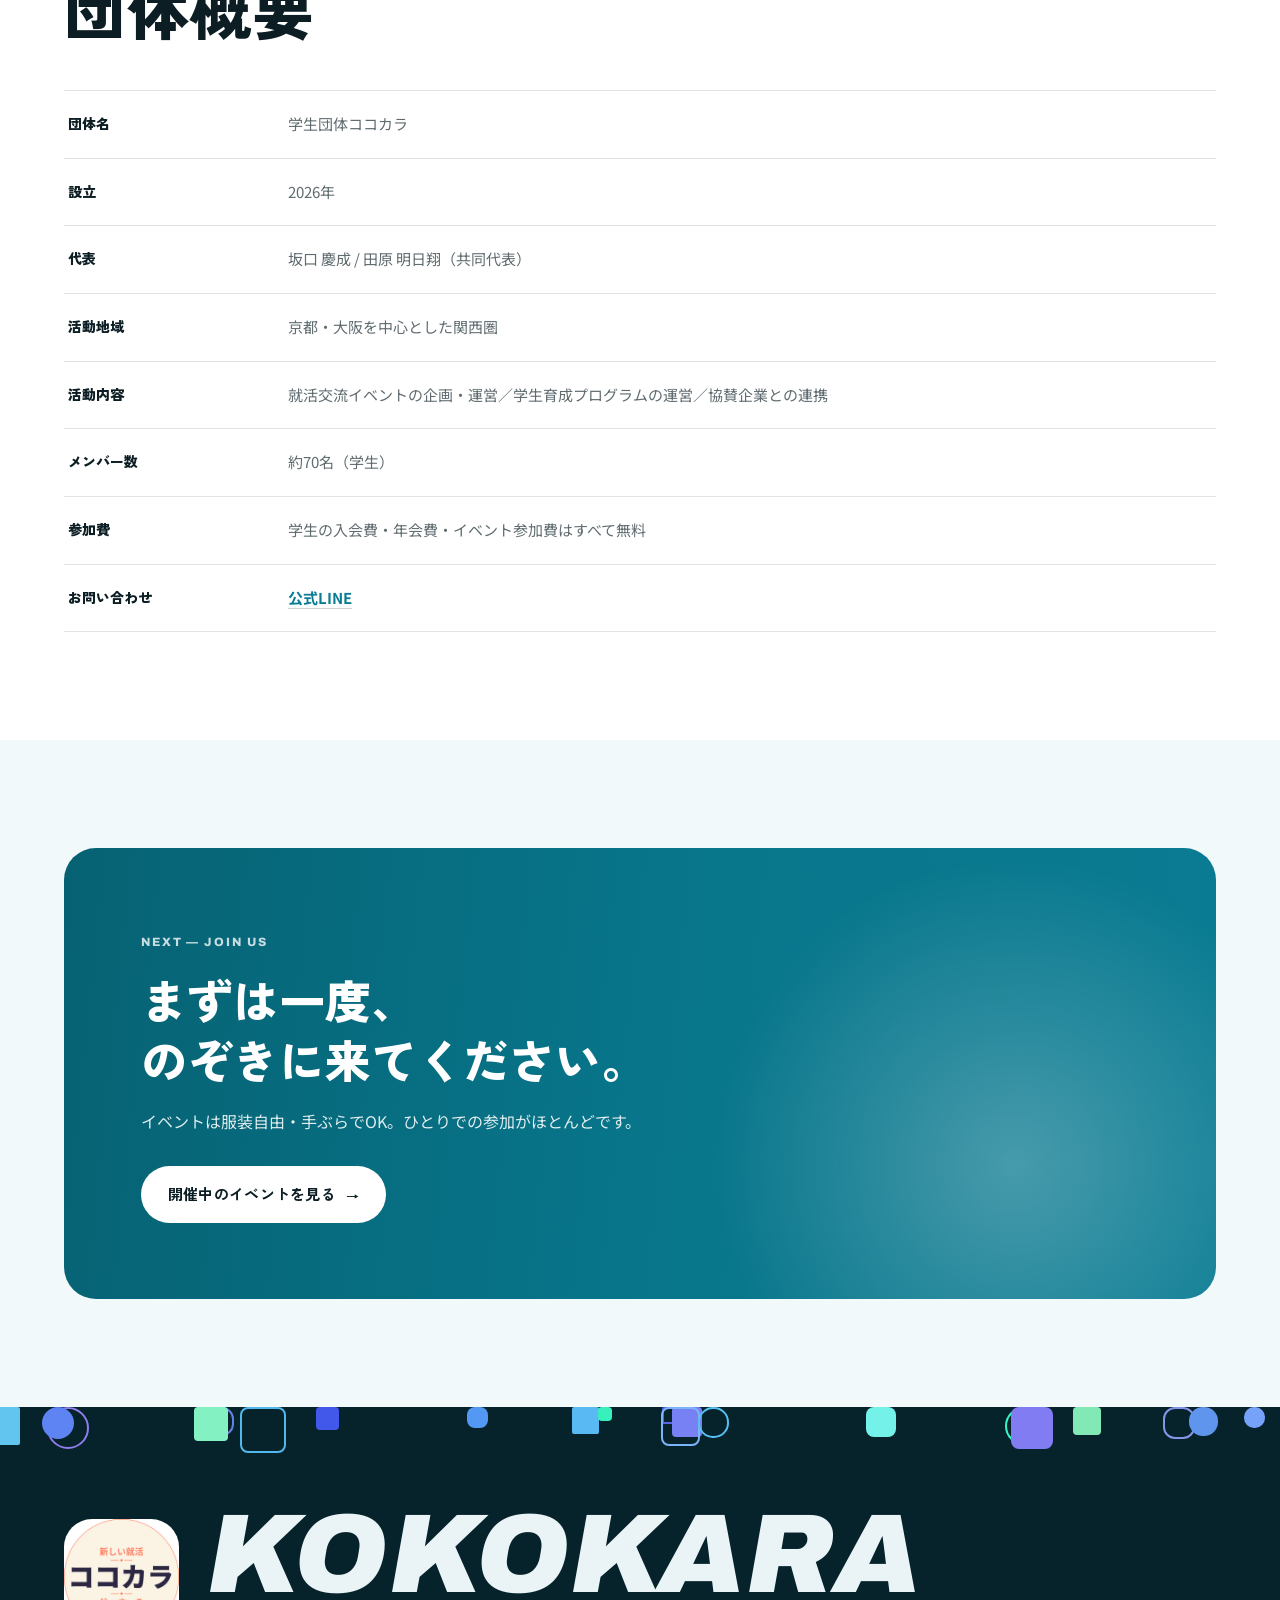
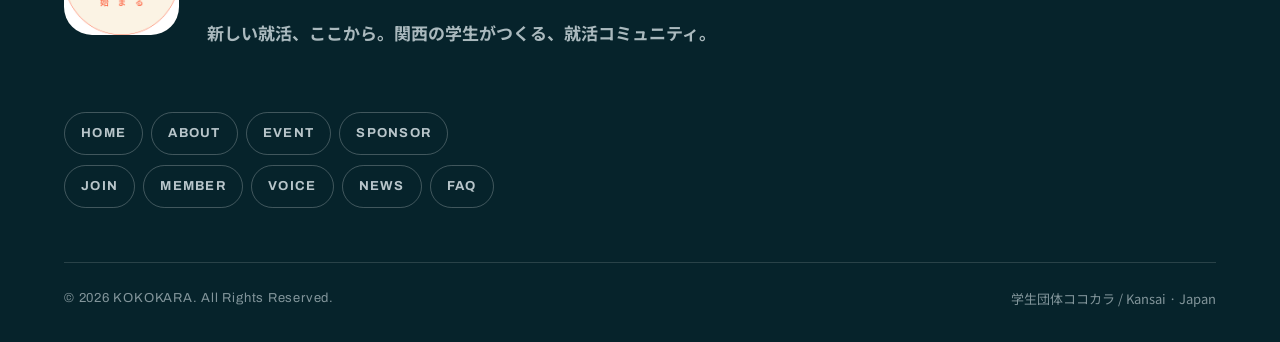
==== commit c926b2bf: "auto: manual deploy" ====
--- a/about.html
+++ b/about.html
@@ -146,12 +146,26 @@
   <footer class="site-footer">
     <div class="footer-fall" aria-hidden="true"></div>
     <div class="container">
-      <div class="footer-top">
-          <div class="footer-brand">
-            <img src="assets/logo.png" alt="学生団体ココカラ" />
+      <div class="footer-main">
+        <div class="footer-brand">
+          <img src="assets/logo.png" alt="学生団体ココカラ" />
+          <div class="footer-brand-text">
             <span class="footer-kk">KOKOKARA</span>
+            <p class="footer-tagline">新しい就活、ここから。関西の学生がつくる、就活コミュニティ。</p>
           </div>
         </div>
+        <nav class="footer-nav" aria-label="フッターナビゲーション">
+          <a href="index.html">HOME</a>
+          <a href="about.html">ABOUT</a>
+          <a href="events.html">EVENT</a>
+          <a href="sponsors.html">SPONSOR</a>
+          <a href="join.html">JOIN</a>
+          <a href="member.html">MEMBER</a>
+          <a href="voice.html">VOICE</a>
+          <a href="news.html">NEWS</a>
+          <a href="faq.html">FAQ</a>
+        </nav>
+      </div>
       <div class="footer-bottom">
         <span class="en">&copy; <span data-year>2026</span> KOKOKARA. All Rights Reserved.</span>
         <span>学生団体ココカラ / Kansai · Japan</span>
--- a/style.css
+++ b/style.css
@@ -20,7 +20,7 @@
   --on-accent: #FFFFFF;
   --max: 1320px;
   --pad: clamp(20px, 5vw, 92px);
-  --header-h: 78px;
+  --header-h: 100px;
   --ease: cubic-bezier(.22, 1, .36, 1);
   --font-jp: "Zen Kaku Gothic New", "Noto Sans JP", system-ui, sans-serif;
   --font-body: "Noto Sans JP", system-ui, -apple-system, sans-serif;
@@ -61,32 +61,32 @@
   border-bottom-color: var(--line);
 }
 .header-inner { display: flex; align-items: center; justify-content: space-between; gap: 20px; }
-.brand { display: flex; align-items: center; gap: 11px; z-index: 65; }
-.brand img { width: 34px; height: 34px; border-radius: 9px; }
-.brand-name { font-family: var(--font-jp); font-weight: 900; font-size: 16px; letter-spacing: .02em; color: var(--text); }
-
-.header-right { display: flex; align-items: center; gap: 22px; z-index: 65; }
-.nav-inline { display: flex; align-items: center; gap: 4px; }
-.nav-inline a { font-family: var(--font-en); font-weight: 700; font-size: 12px; letter-spacing: .13em; padding: 8px 14px; border-radius: 100px; color: var(--text-70); transition: color .25s var(--ease); }
+.brand { display: flex; align-items: center; gap: 14px; z-index: 65; }
+.brand img { width: 46px; height: 46px; border-radius: 12px; }
+.brand-name { font-family: var(--font-jp); font-weight: 900; font-size: 22px; letter-spacing: .02em; color: var(--text); }
+
+.header-right { display: flex; align-items: center; gap: 28px; z-index: 65; }
+.nav-inline { display: flex; align-items: center; gap: 6px; }
+.nav-inline a { font-family: var(--font-en); font-weight: 700; font-size: 15px; letter-spacing: .13em; padding: 10px 17px; border-radius: 100px; color: var(--text-70); transition: color .25s var(--ease); }
 .nav-inline a:hover, .nav-inline a.active { color: var(--text); }
 
-.menu-btn { display: inline-flex; align-items: center; gap: 10px; cursor: pointer; background: none; border: 0; font-family: var(--font-en); font-weight: 800; font-size: 12px; letter-spacing: .14em; color: var(--text); }
-.menu-btn .bars { position: relative; width: 26px; height: 12px; }
-.menu-btn .bars span { position: absolute; left: 0; width: 26px; height: 2px; background: var(--text); transition: .35s var(--ease); }
-.menu-btn .bars span:nth-child(1) { top: 2px; }
-.menu-btn .bars span:nth-child(2) { top: 9px; }
+.menu-btn { display: inline-flex; align-items: center; gap: 12px; cursor: pointer; background: none; border: 0; font-family: var(--font-en); font-weight: 800; font-size: 15px; letter-spacing: .14em; color: var(--text); }
+.menu-btn .bars { position: relative; width: 32px; height: 15px; }
+.menu-btn .bars span { position: absolute; left: 0; width: 32px; height: 2.5px; background: var(--text); transition: .35s var(--ease); }
+.menu-btn .bars span:nth-child(1) { top: 3px; }
+.menu-btn .bars span:nth-child(2) { top: 11px; }
 .menu-btn .txt-close { display: none; }
-body.menu-open .menu-btn .bars span:nth-child(1) { top: 5px; transform: rotate(45deg); }
-body.menu-open .menu-btn .bars span:nth-child(2) { top: 5px; transform: rotate(-45deg); }
+body.menu-open .menu-btn .bars span:nth-child(1) { top: 7px; transform: rotate(45deg); }
+body.menu-open .menu-btn .bars span:nth-child(2) { top: 7px; transform: rotate(-45deg); }
 body.menu-open .menu-btn .txt-open { display: none; }
 body.menu-open .menu-btn .txt-close { display: inline; }
 
 /* =========================================================
    フルスクリーン・メニュー
    ========================================================= */
-.menu-overlay { position: fixed; inset: 0; z-index: 55; background: var(--bg); transform: translateY(-101%); transition: transform .6s var(--ease); display: flex; flex-direction: column; padding-top: var(--header-h); visibility: hidden; overflow-y: auto; -webkit-overflow-scrolling: touch; overscroll-behavior: contain; }
+.menu-overlay { position: fixed; inset: 0; z-index: 55; background: var(--bg); transform: translateY(-101%); transition: transform .6s var(--ease); display: flex; flex-direction: column; padding-top: calc(var(--header-h) - 12px); visibility: hidden; overflow-y: auto; -webkit-overflow-scrolling: touch; overscroll-behavior: contain; }
 body.menu-open .menu-overlay { transform: none; visibility: visible; }
-.menu-overlay .container { flex: 1 1 auto; display: flex; flex-direction: column; justify-content: stretch; padding-block: clamp(14px, 3vh, 30px) clamp(14px, 3vh, 30px); max-width: 1280px; width: 100%; }
+.menu-overlay .container { flex: 1 1 auto; min-height: 0; display: flex; flex-direction: column; justify-content: flex-start; padding-block: clamp(8px, 1.5vh, 16px) clamp(10px, 1.8vh, 18px); max-width: 1280px; width: 100%; }
 
 .menu-back {
   align-self: flex-start; display: inline-flex; align-items: center; gap: 8px; cursor: pointer;
@@ -98,7 +98,7 @@
 .menu-back:hover { background: var(--text); border-color: var(--text); color: var(--bg); }
 .menu-back .mb-ico { font-family: var(--font-en); font-size: 15px; line-height: 1; }
 
-.menu-list { list-style: none; flex: 1 1 auto; display: grid; grid-template-columns: 1fr 1fr; grid-auto-rows: 1fr; column-gap: clamp(30px, 6vw, 100px); border-top: 1px solid var(--line); }
+.menu-list { list-style: none; flex: 1 1 auto; min-height: 0; display: grid; grid-template-columns: 1fr 1fr; grid-auto-rows: minmax(0, 1fr); column-gap: clamp(30px, 6vw, 100px); border-top: 1px solid var(--line); }
 .menu-list li { overflow: hidden; border-bottom: 1px solid var(--line); }
 
 .menu-list a { display: flex; align-items: center; height: 100%; gap: clamp(14px, 1.6vw, 24px); padding: 0 6px; transform: translateY(110%); transition: transform .55s var(--ease), color .3s var(--ease), background .25s var(--ease); color: var(--text); }
@@ -339,6 +339,9 @@
   display: flex; flex-direction: column; justify-content: space-between;
   padding: clamp(24px, 3vw, 40px); color: #F2FAFC;
 }
+a.stmt-card { cursor: pointer; text-decoration: none; color: #F2FAFC; }
+a.stmt-card:hover { transform: translateY(-4px); }
+a.stmt-card { transition: transform .4s var(--ease); }
 .stmt-card .glow { position: absolute; z-index: -1; width: 74%; height: 60%; right: -14%; top: -16%; background: var(--grad); filter: blur(56px); opacity: .6; border-radius: 50%; animation: glowfloat 9s var(--ease) infinite; }
 @keyframes glowfloat { 0%,100% { transform: translate(0,0) scale(1); } 50% { transform: translate(-7%,5%) scale(1.1); } }
 .stmt-card .watermark { position: absolute; z-index: -1; left: 5%; right: 5%; bottom: 3%; white-space: nowrap; font-family: var(--font-en); font-weight: 900; font-style: italic; letter-spacing: -.04em; font-size: clamp(34px, 7.5vw, 76px); line-height: .8; color: rgba(255,255,255,.07); }
@@ -390,7 +393,7 @@
 .member-name { font-family: var(--font-jp); font-weight: 900; font-size: 20px; margin-top: 8px; }
 
 /* ---------- 協賛CTA（05）── 鮮やかオレンジのバンド ---------- */
-.cta-band { background: var(--grad); color: var(--on-accent); border-radius: 32px; padding: clamp(40px, 6vw, 84px); position: relative; overflow: hidden; }
+.cta-band { background: var(--grad); color: var(--on-accent); border-radius: 32px; padding: clamp(40px, 6vw, 84px); position: relative; overflow: hidden; min-height: clamp(300px, 40vw, 440px); }
 .cta-band::before { content: ""; position: absolute; right: -10%; bottom: -60%; width: 55%; height: 180%; background: radial-gradient(circle, rgba(255,255,255,.25), transparent 60%); }
 .cta-eyebrow { position: relative; font-family: var(--font-en); font-weight: 800; font-size: 12px; letter-spacing: .16em; color: rgba(255,255,255,.78); text-transform: uppercase; }
 .cta-band h2 { position: relative; font-family: var(--font-jp); font-weight: 900; font-size: clamp(26px, 3.8vw, 46px); line-height: 1.3; margin: 16px 0 18px; }
@@ -441,17 +444,19 @@
 /* =========================================================
    フッター
    ========================================================= */
-.site-footer { background: #06232B; color: #EAF4F7; padding: clamp(40px, 6vh, 64px) 0 36px; position: relative; z-index: 5; overflow: hidden; border-top: 0; }
+.site-footer { background: #06232B; color: #EAF4F7; padding: clamp(72px, 11vh, 130px) 0 0; position: relative; z-index: 5; overflow: hidden; border-top: 0; }
 .footer-word { font-family: var(--font-en); font-weight: 900; font-style: italic; letter-spacing: .015em; font-size: clamp(60px, 18vw, 270px); line-height: .8; color: rgba(255,255,255,.06); pointer-events: none; margin-bottom: -.1em; white-space: nowrap; padding-right: .12em; }
-.footer-top { display: flex; align-items: center; padding-bottom: 22px; border-bottom: 1px solid rgba(255,255,255,.14); }
-.footer-brand { display: flex; align-items: center; gap: clamp(14px, 2vw, 26px); }
-.footer-brand img { width: clamp(60px, 8.5vw, 104px); height: clamp(60px, 8.5vw, 104px); border-radius: clamp(14px, 2vw, 24px); }
-.footer-kk { font-family: var(--font-en); font-weight: 900; font-style: italic; letter-spacing: .01em; font-size: clamp(38px, 8vw, 96px); line-height: .9; color: #EAF4F7; }
-.footer-tagline { color: rgba(234,244,247,.82); margin-top: 14px; font-size: clamp(15px, 1.6vw, 17px); font-weight: 700; }
-.footer-nav { display: flex; flex-wrap: wrap; gap: 8px 6px; }
-.footer-nav a { font-family: var(--font-en); font-weight: 700; font-size: 12.5px; letter-spacing: .1em; padding: 8px 15px; border: 1px solid rgba(255,255,255,.24); border-radius: 100px; color: rgba(234,244,247,.78); transition: .25s var(--ease); text-transform: uppercase; }
+.footer-top { display: flex; justify-content: center; align-items: center; padding-bottom: 22px; border-bottom: 1px solid rgba(255,255,255,.14); }
+.footer-main { display: flex; justify-content: space-between; align-items: flex-end; gap: clamp(30px, 5vw, 80px); flex-wrap: wrap; padding-bottom: clamp(40px, 6vh, 72px); }
+.footer-brand { display: flex; align-items: center; gap: clamp(16px, 2.2vw, 30px); }
+.footer-brand img { width: clamp(66px, 9vw, 118px); height: clamp(66px, 9vw, 118px); border-radius: clamp(16px, 2.2vw, 28px); }
+.footer-brand-text { display: flex; flex-direction: column; }
+.footer-kk { font-family: var(--font-en); font-weight: 900; font-style: italic; letter-spacing: .01em; font-size: clamp(42px, 9vw, 112px); line-height: .88; color: #EAF4F7; }
+.footer-tagline { color: rgba(234,244,247,.72); margin-top: 14px; font-size: clamp(14px, 1.5vw, 17px); font-weight: 700; line-height: 1.7; max-width: 34em; }
+.footer-nav { display: flex; flex-wrap: wrap; gap: 10px 8px; align-content: flex-end; max-width: 460px; }
+.footer-nav a { font-family: var(--font-en); font-weight: 700; font-size: 13px; letter-spacing: .1em; padding: 9px 16px; border: 1px solid rgba(255,255,255,.24); border-radius: 100px; color: rgba(234,244,247,.78); transition: .25s var(--ease); text-transform: uppercase; }
 .footer-nav a:hover { background: #EAF4F7; color: #06232B; border-color: #EAF4F7; }
-.footer-bottom { display: flex; flex-wrap: wrap; justify-content: space-between; gap: 12px; padding-top: 26px; color: rgba(234,244,247,.55); font-size: 13px; }
+.footer-bottom { display: flex; flex-wrap: wrap; justify-content: space-between; gap: 12px; padding: 24px 0 32px; margin-top: 0; border-top: 1px solid rgba(255,255,255,.14); color: rgba(234,244,247,.55); font-size: 13px; }
 .footer-bottom .en { letter-spacing: .06em; }
 
 /* =========================================================
@@ -465,7 +470,10 @@
    レスポンシブ
    ========================================================= */
 @media (max-width: 900px) {
-  :root { --header-h: 66px; }
+  :root { --header-h: 80px; }
+  .brand img { width: 40px; height: 40px; border-radius: 11px; }
+  .brand-name { font-size: 19px; }
+  .menu-btn { font-size: 14px; }
   .nav-inline { display: none; }
   .menu-list { grid-template-columns: 1fr; }
   .menu-list .jp-lbl { font-size: 12px; }
@@ -652,11 +660,16 @@
 
 
 /* ---- 写真をカード全面の背景にする ---- */
+.card-bg.card-vid { opacity: 1; top: 0; left: 0; right: 0; bottom: auto; height: auto; aspect-ratio: 1 / 1; }
+.card-bg.card-vid video {
+  position: absolute; inset: 0; width: 100%; height: 100%;
+  object-fit: cover; object-position: center;
+}
 .card-bg.card-photo {
   opacity: 1;
   background-image: var(--img);
-  background-size: 88% auto;
-  background-position: center 8%;
+  background-size: cover;
+  background-position: center;
   background-repeat: no-repeat;
 }
 
@@ -739,3 +752,70 @@
 .legal h2:first-of-type { margin-top: 30px; }
 .legal a { color: var(--accent); font-weight: 700; border-bottom: 1px solid var(--line-2); }
 .legal-date { font-size: 13.5px; color: var(--text-45); margin-top: 40px; }
+
+/* =========================================================
+   追加: 運営メンバーの電子名刺
+   ========================================================= */
+.member-card[data-modal-open] { cursor: pointer; }
+.member-card[data-modal-open]:focus-visible { outline: 2px solid var(--accent); outline-offset: 3px; }
+.member-more {
+  display: inline-block; margin-top: 14px;
+  font-family: var(--font-en); font-weight: 800; font-size: 11.5px; letter-spacing: .1em;
+  text-transform: uppercase; color: var(--accent); transition: gap .3s var(--ease);
+}
+.member-card:hover .member-more { text-decoration: underline; }
+
+.modal-panel.meishi { max-width: 460px; padding: clamp(24px, 4vw, 40px); }
+.meishi-head { display: flex; align-items: center; gap: 18px; padding-bottom: 20px; border-bottom: 1px solid var(--line); }
+.meishi-avatar {
+  width: 76px; height: 76px; border-radius: 50%; flex: none;
+  background: var(--panel-2) var(--photo, none) center / cover no-repeat;
+  display: grid; place-items: center;
+  font-family: var(--font-jp); font-weight: 900; font-size: 30px; color: var(--accent);
+  border: 1px solid var(--line-2);
+}
+.meishi-avatar[data-initial]::before { content: attr(data-initial); }
+.meishi-avatar[style*="--photo"]::before { content: ""; }
+.meishi-id { min-width: 0; }
+.meishi-name { font-family: var(--font-jp); font-weight: 900; font-size: clamp(20px, 2.4vw, 26px); line-height: 1.2; }
+.meishi-roma { font-family: var(--font-en); font-weight: 700; font-size: 12px; letter-spacing: .08em; color: var(--text-45); margin-top: 2px; }
+.meishi-role { display: inline-block; margin-top: 8px; font-family: var(--font-en); font-weight: 800; font-size: 11px; letter-spacing: .1em; color: var(--accent); }
+
+.meishi-info { margin: 20px 0; }
+.meishi-info > div { display: grid; grid-template-columns: 84px 1fr; gap: 14px; padding: 11px 0; border-bottom: 1px solid var(--line); }
+.meishi-info dt { font-family: var(--font-jp); font-weight: 900; font-size: 13px; color: var(--text); }
+.meishi-info dd { color: var(--text-70); font-size: 14px; line-height: 1.7; }
+
+.meishi-foot { display: flex; align-items: center; gap: 16px; margin-top: 22px; }
+.meishi-qr {
+  width: 84px; height: 84px; flex: none; border-radius: 12px;
+  border: 1px dashed var(--line-2); background: var(--bg-2);
+  display: grid; place-items: center; text-align: center;
+  font-family: var(--font-en); font-weight: 700; font-size: 11px; letter-spacing: .08em; color: var(--text-45); line-height: 1.4;
+}
+.meishi-foot .btn { flex: 1; justify-content: center; }
+@media (max-width: 480px) {
+  .meishi-foot { flex-direction: column; align-items: stretch; }
+  .meishi-qr { margin: 0 auto; }
+}
+
+
+/* 協賛CTA：文章は左から、博士は右からスライドイン（ゆっくり止まる） */
+.cta-copy { position: relative; z-index: 1; opacity: 0; transform: translateX(-70px); transition: opacity 1s ease, transform 1.3s var(--ease); }
+.cta-copy.in { opacity: 1; transform: none; }
+.cta-clark { transition: opacity 1s ease, transform 1.3s var(--ease); }
+.cta-clark:not(.in) { opacity: 0; transform: translate(calc(-50% + 110px), -50%); }
+.cta-clark.in { opacity: 1; transform: translate(-50%, -50%); }
+@media (prefers-reduced-motion: reduce) {
+  .cta-copy, .cta-clark { transition: none; opacity: 1; }
+  .cta-copy { transform: none; }
+  .cta-clark { transform: translate(-50%, -50%); }
+}
+
+/* 協賛CTA右側のクラーク博士（左の見出しを指さす） */
+.cta-clark {
+  position: absolute; left: 74%; top: 50%; transform: translate(-50%, -50%);
+  width: clamp(170px, 21vw, 300px); height: auto; z-index: 2;
+  pointer-events: none; filter: drop-shadow(0 12px 24px rgba(6,50,60,.28));
+}
+@media (max-width: 900px) { .cta-clark { display: none; } }
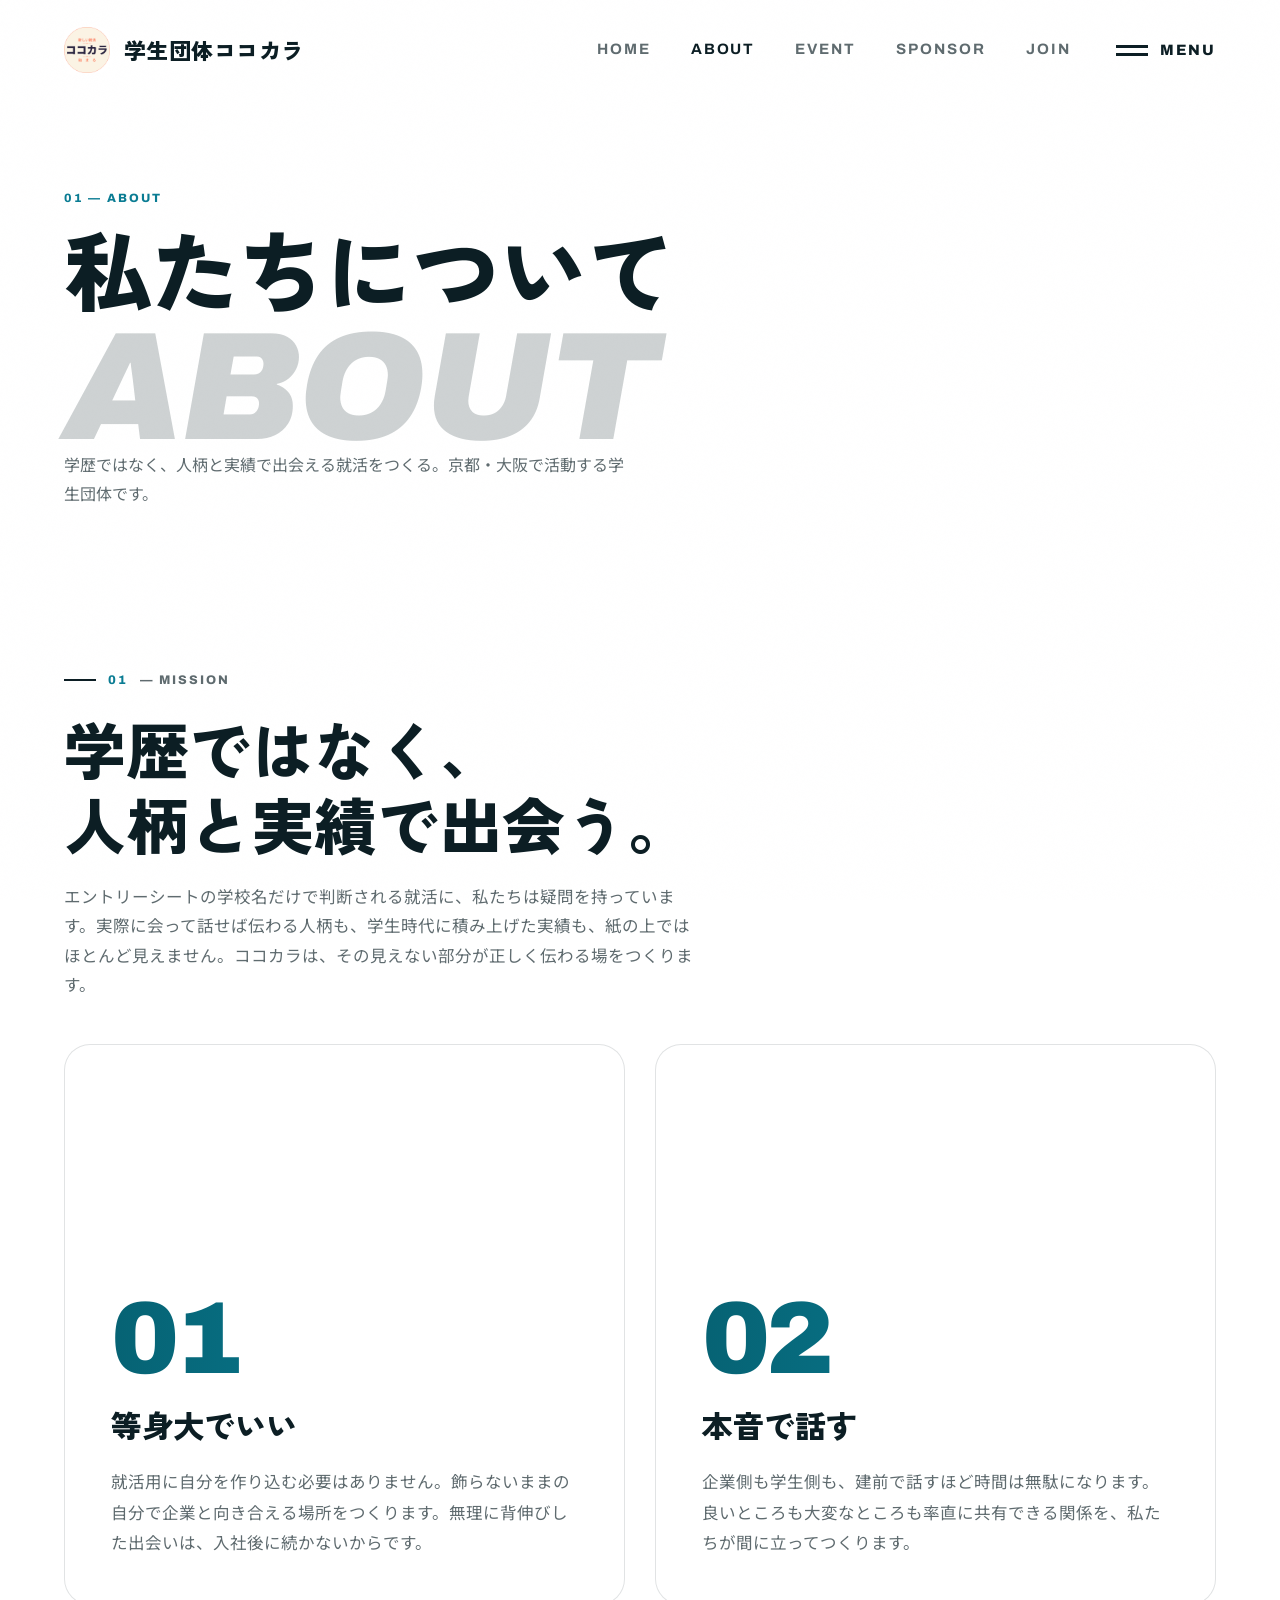
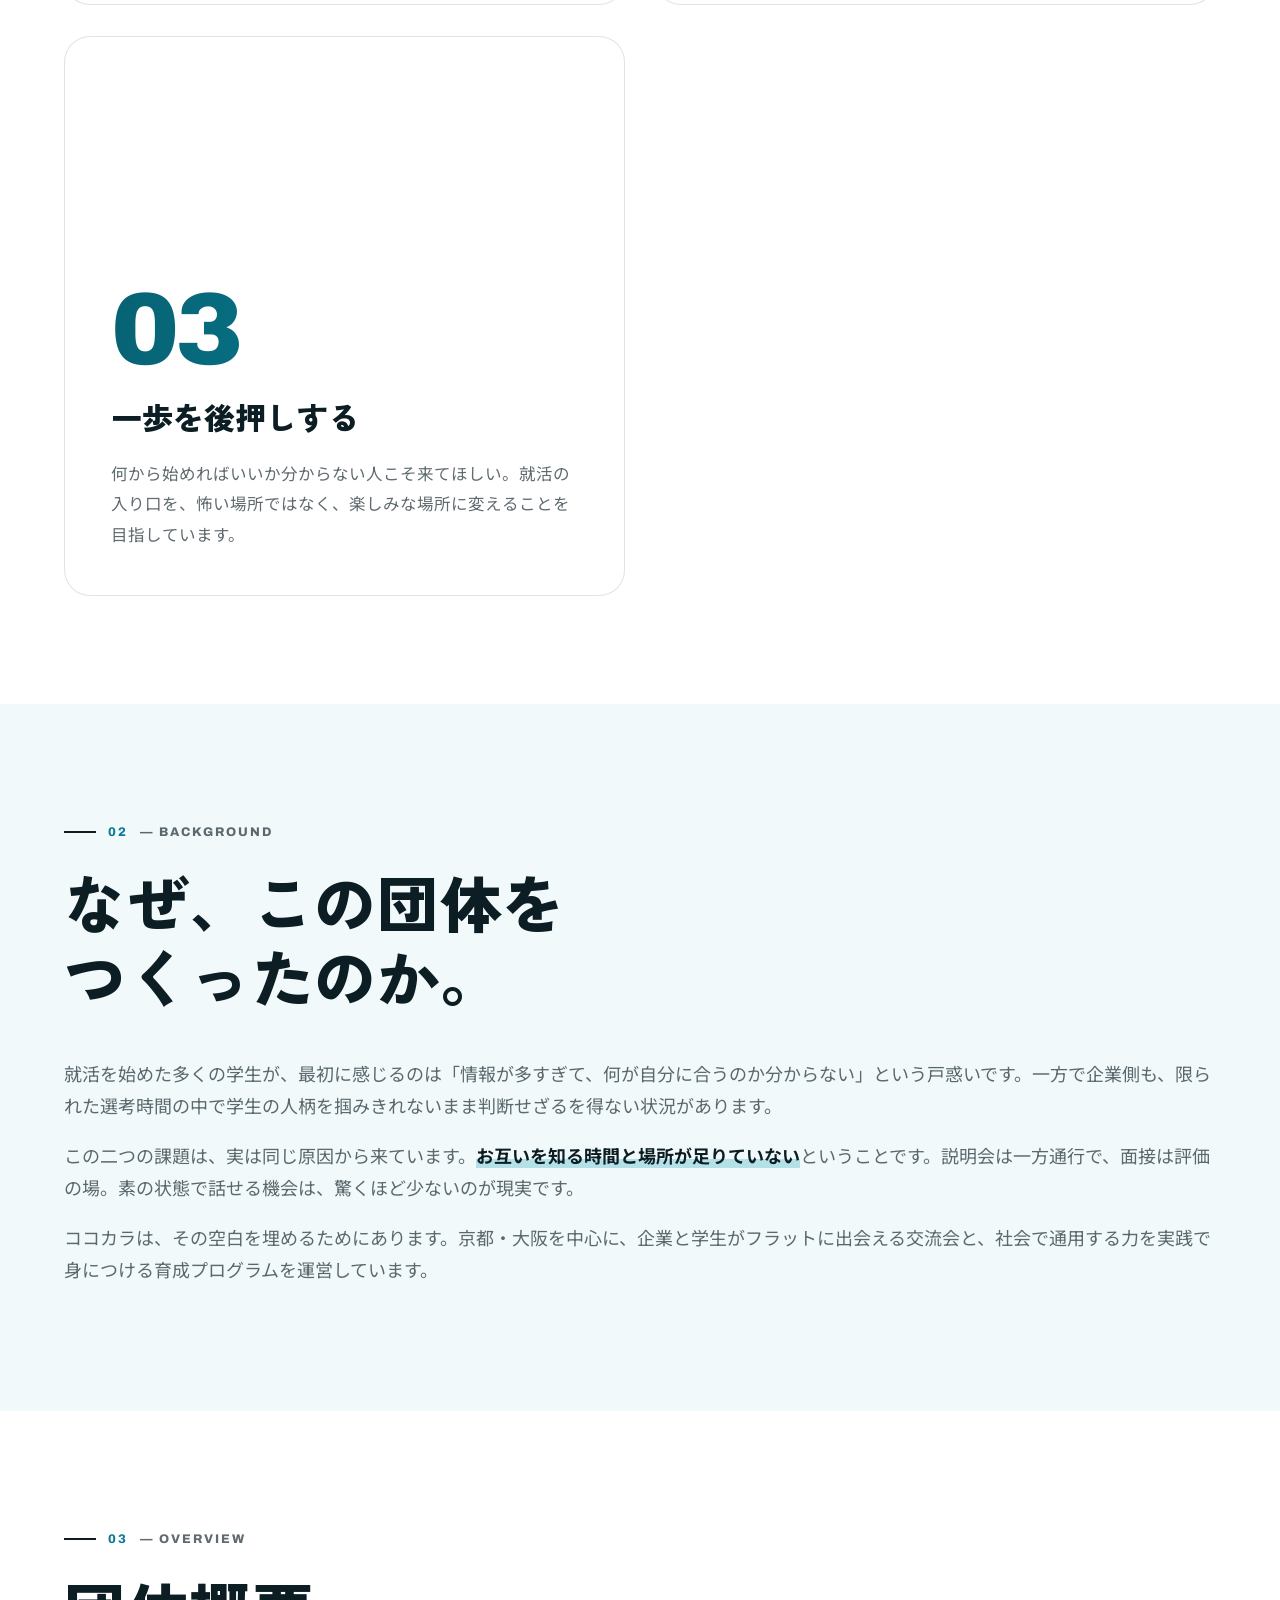
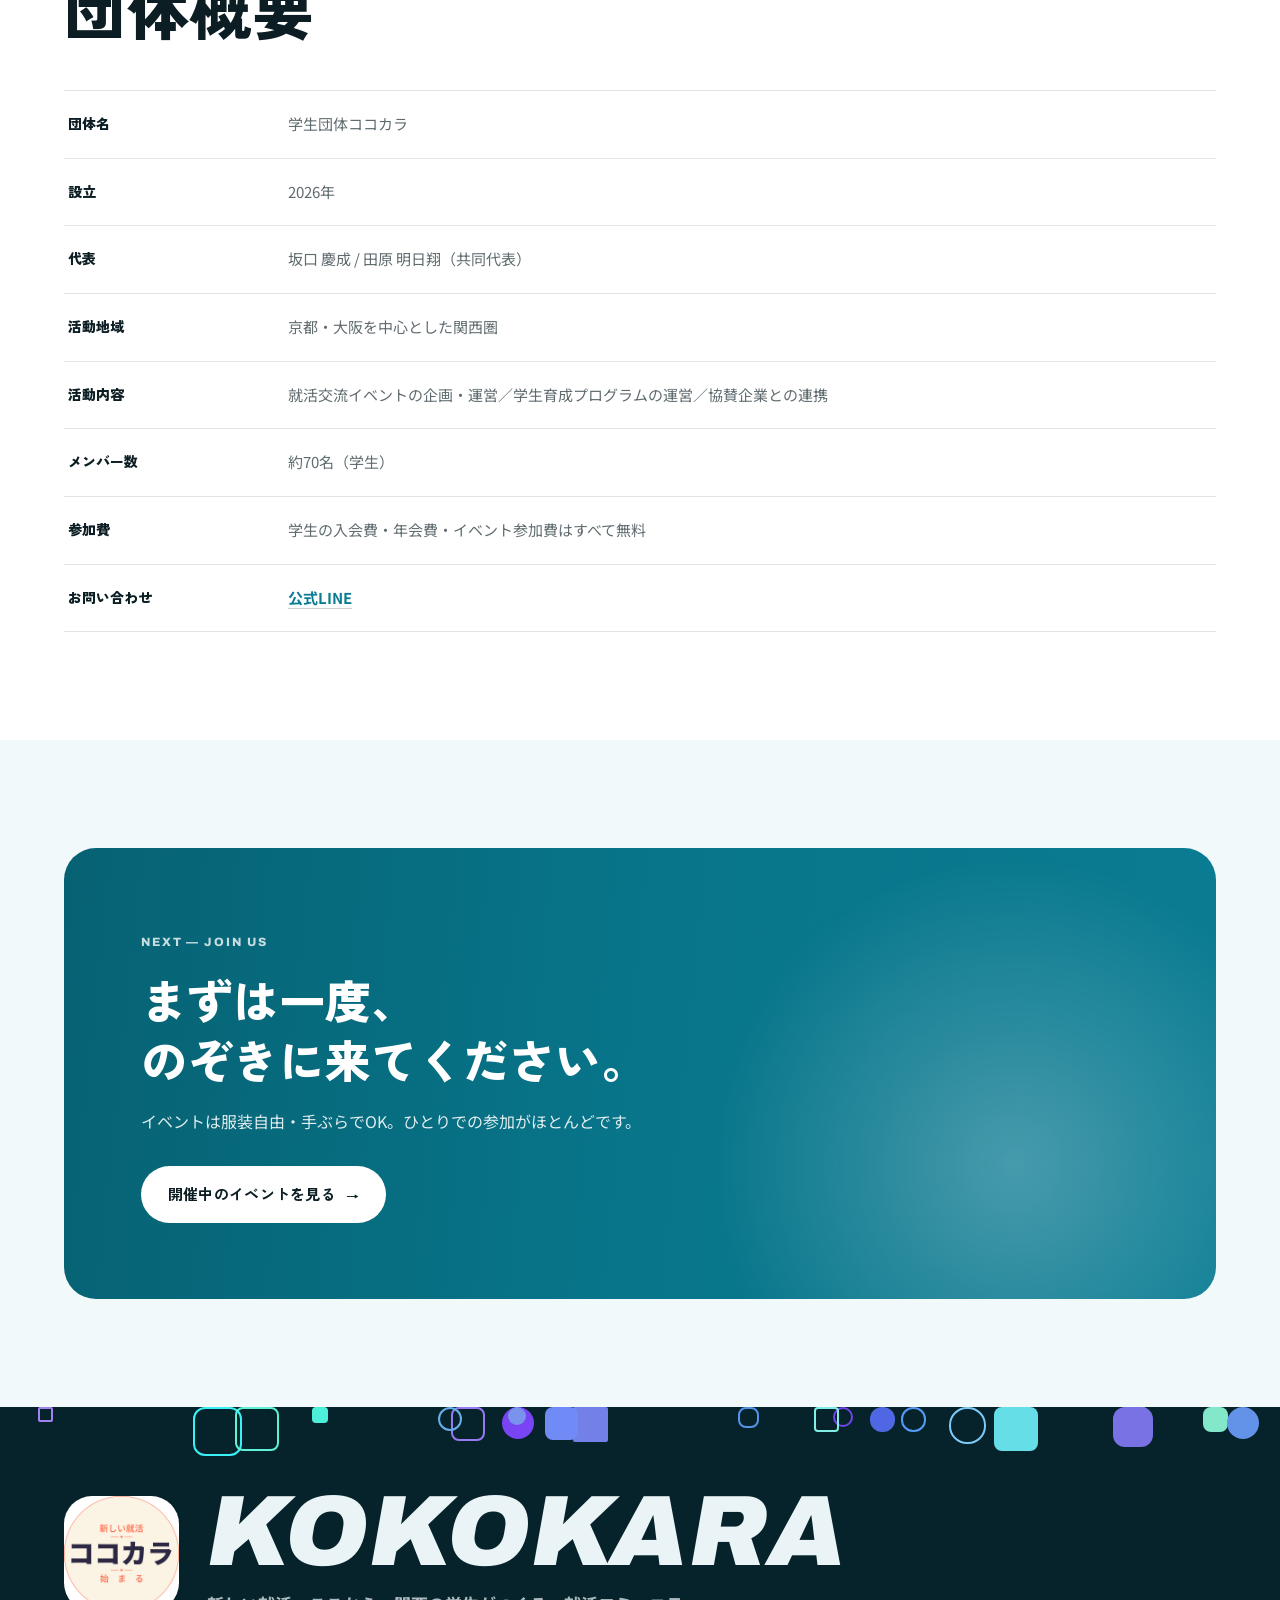
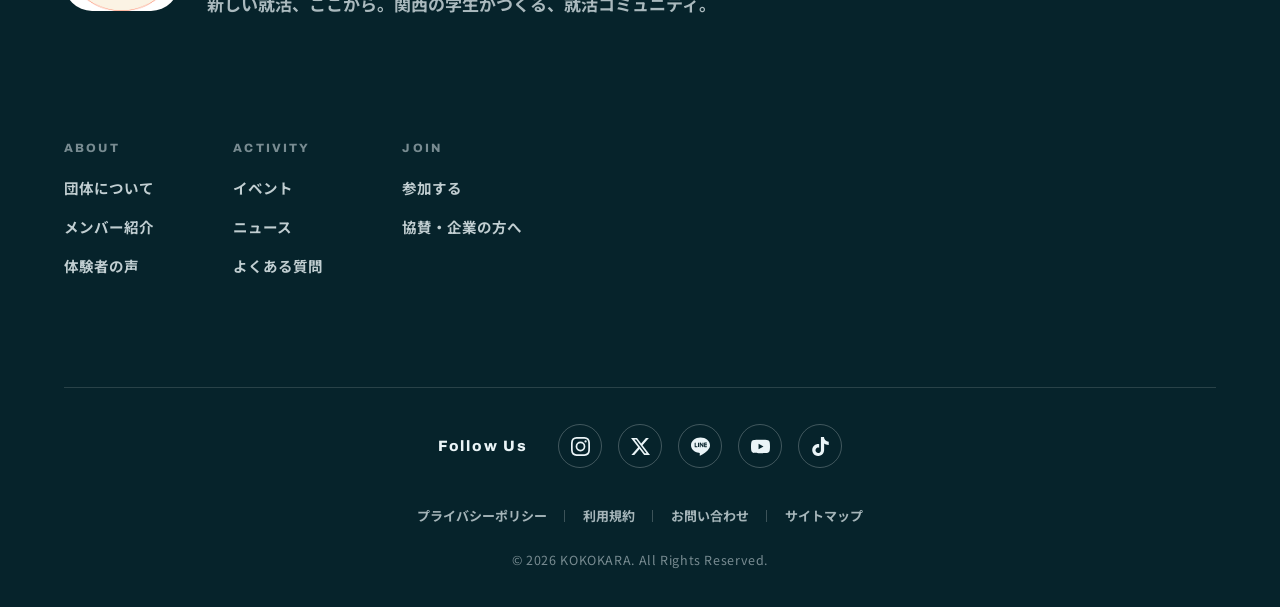
==== commit da7fdcb7: "auto: manual deploy" ====
--- a/about.html
+++ b/about.html
@@ -145,7 +145,7 @@
 
   <footer class="site-footer">
     <div class="footer-fall" aria-hidden="true"></div>
-    <div class="container">
+    <div class="container footer-shell">
       <div class="footer-main">
         <div class="footer-brand">
           <img src="assets/logo.png" alt="学生団体ココカラ" />
@@ -154,22 +154,46 @@
             <p class="footer-tagline">新しい就活、ここから。関西の学生がつくる、就活コミュニティ。</p>
           </div>
         </div>
-        <nav class="footer-nav" aria-label="フッターナビゲーション">
-          <a href="index.html">HOME</a>
-          <a href="about.html">ABOUT</a>
-          <a href="events.html">EVENT</a>
-          <a href="sponsors.html">SPONSOR</a>
-          <a href="join.html">JOIN</a>
-          <a href="member.html">MEMBER</a>
-          <a href="voice.html">VOICE</a>
-          <a href="news.html">NEWS</a>
-          <a href="faq.html">FAQ</a>
-        </nav>
-      </div>
-      <div class="footer-bottom">
-        <span class="en">&copy; <span data-year>2026</span> KOKOKARA. All Rights Reserved.</span>
-        <span>学生団体ココカラ / Kansai · Japan</span>
-      </div>
+        <div class="footer-cols">
+          <div class="footer-col">
+            <h4 class="footer-col-title">ABOUT</h4>
+            <a href="about.html">団体について</a>
+            <a href="member.html">メンバー紹介</a>
+            <a href="voice.html">体験者の声</a>
+          </div>
+          <div class="footer-col">
+            <h4 class="footer-col-title">ACTIVITY</h4>
+            <a href="events.html">イベント</a>
+            <a href="news.html">ニュース</a>
+            <a href="faq.html">よくある質問</a>
+          </div>
+          <div class="footer-col">
+            <h4 class="footer-col-title">JOIN</h4>
+            <a href="join.html">参加する</a>
+            <a href="sponsors.html">協賛・企業の方へ</a>
+          </div>
+        </div>
+      </div>
+
+      <div class="footer-social">
+        <span class="footer-social-label">Follow Us</span>
+        <div class="footer-social-icons">
+          <a href="#" class="sns-ic" aria-label="Instagram"><svg viewBox="0 0 24 24" aria-hidden="true"><path d="M12 2.163c3.204 0 3.584.012 4.85.07 3.252.148 4.771 1.691 4.919 4.919.058 1.265.069 1.645.069 4.849 0 3.205-.012 3.584-.069 4.849-.149 3.225-1.664 4.771-4.919 4.919-1.266.058-1.644.07-4.85.07-3.204 0-3.584-.012-4.849-.07-3.26-.149-4.771-1.699-4.919-4.92-.058-1.265-.07-1.644-.07-4.849 0-3.204.013-3.583.07-4.849.149-3.227 1.664-4.771 4.919-4.919 1.266-.057 1.645-.069 4.849-.069zM12 0C8.741 0 8.333.014 7.053.072 2.695.272.273 2.69.073 7.052.014 8.333 0 8.741 0 12c0 3.259.014 3.668.072 4.948.2 4.358 2.618 6.78 6.98 6.98C8.333 23.986 8.741 24 12 24c3.259 0 3.668-.014 4.948-.072 4.354-.2 6.782-2.618 6.979-6.98.059-1.28.073-1.689.073-4.948 0-3.259-.014-3.667-.072-4.947-.196-4.354-2.617-6.78-6.979-6.98C15.668.014 15.259 0 12 0zm0 5.838a6.162 6.162 0 100 12.324 6.162 6.162 0 000-12.324zM12 16a4 4 0 110-8 4 4 0 010 8zm6.406-11.845a1.44 1.44 0 100 2.881 1.44 1.44 0 000-2.881z"/></svg></a>
+          <a href="#" class="sns-ic" aria-label="X"><svg viewBox="0 0 24 24" aria-hidden="true"><path d="M18.901 1.153h3.68l-8.04 9.19L24 22.846h-7.406l-5.8-7.584-6.638 7.584H.474l8.6-9.83L0 1.154h7.594l5.243 6.932ZM17.61 20.644h2.039L6.486 3.24H4.298Z"/></svg></a>
+          <a href="#" class="sns-ic" aria-label="LINE"><svg viewBox="0 0 24 24" aria-hidden="true"><path d="M24 10.304c0-5.369-5.383-9.738-12-9.738-6.616 0-12 4.369-12 9.738 0 4.814 4.269 8.846 10.036 9.608.391.084.922.258 1.057.592.121.303.079.778.038 1.085l-.171 1.027c-.053.303-.242 1.186 1.039.647 1.281-.54 6.911-4.069 9.428-6.967 1.739-1.907 2.572-3.843 2.572-5.99zM7.615 12.803H5.25a.632.632 0 0 1-.631-.631V7.463a.632.632 0 0 1 1.262 0v4.078h1.734a.631.631 0 0 1 0 1.262zm2.466-.631a.632.632 0 0 1-1.263 0V7.463a.632.632 0 0 1 1.263 0zm5.678 0a.63.63 0 0 1-.432.598.65.65 0 0 1-.199.031.62.62 0 0 1-.512-.256l-2.417-3.286v2.913a.631.631 0 1 1-1.262 0V7.463a.63.63 0 0 1 .432-.598.65.65 0 0 1 .195-.031c.202 0 .388.097.507.253l2.422 3.293V7.463a.632.632 0 0 1 1.263 0zm3.815-2.937a.63.63 0 0 1 0 1.262h-1.734v1.114h1.734a.631.631 0 0 1 0 1.262h-2.365a.633.633 0 0 1-.63-.631V7.463a.634.634 0 0 1 .63-.632h2.365a.632.632 0 0 1 0 1.263h-1.734v1.114h1.734z"/></svg></a>
+          <a href="#" class="sns-ic" aria-label="YouTube"><svg viewBox="0 0 24 24" aria-hidden="true"><path d="M23.498 6.186a3.016 3.016 0 0 0-2.122-2.136C19.505 3.545 12 3.545 12 3.545s-7.505 0-9.377.505A3.017 3.017 0 0 0 .502 6.186C0 8.07 0 12 0 12s0 3.93.502 5.814a3.016 3.016 0 0 0 2.122 2.136c1.871.505 9.376.505 9.376.505s7.505 0 9.377-.505a3.015 3.015 0 0 0 2.122-2.136C24 15.93 24 12 24 12s0-3.93-.502-5.814zM9.545 15.568V8.432L15.818 12l-6.273 3.568z"/></svg></a>
+          <a href="#" class="sns-ic" aria-label="TikTok"><svg viewBox="0 0 24 24" aria-hidden="true"><path d="M12.525.02c1.31-.02 2.61-.01 3.91-.02.08 1.53.63 3.09 1.75 4.17 1.12 1.11 2.7 1.62 4.24 1.79v4.03c-1.44-.05-2.89-.35-4.2-.97-.57-.26-1.1-.59-1.62-.93-.01 2.92.01 5.84-.02 8.75-.08 1.4-.54 2.79-1.35 3.94-1.31 1.92-3.58 3.17-5.91 3.21-1.43.08-2.86-.31-4.08-1.03-2.02-1.19-3.44-3.37-3.65-5.71-.02-.5-.03-1-.01-1.49.18-1.9 1.12-3.72 2.58-4.96 1.66-1.44 3.98-2.13 6.15-1.72.02 1.48-.04 2.96-.04 4.44-.99-.32-2.15-.23-3.02.37-.63.41-1.11 1.04-1.36 1.75-.21.51-.15 1.07-.14 1.61.24 1.64 1.82 3.02 3.5 2.87 1.12-.01 2.19-.66 2.77-1.61.19-.33.4-.67.41-1.06.1-1.79.06-3.57.07-5.36.01-4.03-.01-8.05.02-12.07z"/></svg></a>
+        </div>
+      </div>
+
+      <nav class="footer-utility" aria-label="ユーティリティ">
+        <a href="privacy.html">プライバシーポリシー</a>
+        <a href="#">利用規約</a>
+        <a href="#">お問い合わせ</a>
+        <a href="#">サイトマップ</a>
+      </nav>
+
+      <div class="footer-copy">&copy; <span data-year>2026</span> KOKOKARA. All Rights Reserved.</div>
     </div>
   </footer>
 
--- a/style.css
+++ b/style.css
@@ -444,20 +444,42 @@
 /* =========================================================
    フッター
    ========================================================= */
-.site-footer { background: #06232B; color: #EAF4F7; padding: clamp(72px, 11vh, 130px) 0 0; position: relative; z-index: 5; overflow: hidden; border-top: 0; }
+.site-footer { background: #06232B; color: #EAF4F7; padding: 0; position: relative; z-index: 5; overflow: hidden; border-top: 0; min-height: calc(100dvh - var(--header-h)); display: flex; flex-direction: column; }
 .footer-word { font-family: var(--font-en); font-weight: 900; font-style: italic; letter-spacing: .015em; font-size: clamp(60px, 18vw, 270px); line-height: .8; color: rgba(255,255,255,.06); pointer-events: none; margin-bottom: -.1em; white-space: nowrap; padding-right: .12em; }
-.footer-top { display: flex; justify-content: center; align-items: center; padding-bottom: 22px; border-bottom: 1px solid rgba(255,255,255,.14); }
-.footer-main { display: flex; justify-content: space-between; align-items: flex-end; gap: clamp(30px, 5vw, 80px); flex-wrap: wrap; padding-bottom: clamp(40px, 6vh, 72px); }
+/* フッター全体を縦フレックスに。上段が余白を吸収し、SNS・規約・著作権を最下部へ */
+.site-footer .container.footer-shell { flex: 1 1 auto; display: flex; flex-direction: column; padding-top: clamp(60px, 9vh, 116px); }
+
+/* 上段: ブランド + ナビ列 */
+.footer-main { flex: 1 1 auto; display: flex; justify-content: space-between; align-items: flex-start; gap: clamp(32px, 5vw, 90px); flex-wrap: wrap; padding-bottom: clamp(40px, 6vh, 80px); }
 .footer-brand { display: flex; align-items: center; gap: clamp(16px, 2.2vw, 30px); }
 .footer-brand img { width: clamp(66px, 9vw, 118px); height: clamp(66px, 9vw, 118px); border-radius: clamp(16px, 2.2vw, 28px); }
 .footer-brand-text { display: flex; flex-direction: column; }
-.footer-kk { font-family: var(--font-en); font-weight: 900; font-style: italic; letter-spacing: .01em; font-size: clamp(42px, 9vw, 112px); line-height: .88; color: #EAF4F7; }
-.footer-tagline { color: rgba(234,244,247,.72); margin-top: 14px; font-size: clamp(14px, 1.5vw, 17px); font-weight: 700; line-height: 1.7; max-width: 34em; }
-.footer-nav { display: flex; flex-wrap: wrap; gap: 10px 8px; align-content: flex-end; max-width: 460px; }
-.footer-nav a { font-family: var(--font-en); font-weight: 700; font-size: 13px; letter-spacing: .1em; padding: 9px 16px; border: 1px solid rgba(255,255,255,.24); border-radius: 100px; color: rgba(234,244,247,.78); transition: .25s var(--ease); text-transform: uppercase; }
-.footer-nav a:hover { background: #EAF4F7; color: #06232B; border-color: #EAF4F7; }
-.footer-bottom { display: flex; flex-wrap: wrap; justify-content: space-between; gap: 12px; padding: 24px 0 32px; margin-top: 0; border-top: 1px solid rgba(255,255,255,.14); color: rgba(234,244,247,.55); font-size: 13px; }
-.footer-bottom .en { letter-spacing: .06em; }
+.footer-kk { font-family: var(--font-en); font-weight: 900; font-style: italic; letter-spacing: .01em; font-size: clamp(40px, 8vw, 100px); line-height: .88; color: #EAF4F7; }
+.footer-tagline { color: rgba(234,244,247,.72); margin-top: 14px; font-size: clamp(14px, 1.5vw, 17px); font-weight: 700; line-height: 1.7; max-width: 30em; }
+
+/* ナビ列（Rohm風の複数カラム） */
+.footer-cols { display: flex; gap: clamp(28px, 4vw, 72px); flex-wrap: wrap; }
+.footer-col { display: flex; flex-direction: column; gap: 13px; min-width: 118px; }
+.footer-col-title { font-family: var(--font-en); font-weight: 800; font-size: 12px; letter-spacing: .18em; color: rgba(234,244,247,.5); margin: 0 0 3px; text-transform: uppercase; }
+.footer-col a { color: rgba(234,244,247,.82); font-weight: 700; font-size: 14.5px; transition: color .25s var(--ease); }
+.footer-col a:hover { color: #fff; }
+
+/* 中段: Follow Us + SNSアイコン */
+.footer-social { display: flex; align-items: center; justify-content: center; gap: clamp(16px, 2.5vw, 30px); padding: clamp(26px, 4vh, 44px) 0; border-top: 1px solid rgba(255,255,255,.14); flex-wrap: wrap; }
+.footer-social-label { font-family: var(--font-en); font-weight: 800; font-size: 15px; letter-spacing: .12em; color: #EAF4F7; }
+.footer-social-icons { display: flex; align-items: center; gap: clamp(10px, 1.4vw, 16px); }
+.sns-ic { display: inline-flex; align-items: center; justify-content: center; width: 44px; height: 44px; border-radius: 50%; border: 1px solid rgba(255,255,255,.24); color: #EAF4F7; transition: .25s var(--ease); }
+.sns-ic svg { width: 19px; height: 19px; fill: currentColor; display: block; }
+.sns-ic:hover { background: #EAF4F7; color: #06232B; border-color: #EAF4F7; transform: translateY(-2px); }
+
+/* 下段: ユーティリティリンク */
+.footer-utility { display: flex; flex-wrap: wrap; justify-content: center; align-items: center; gap: 8px 0; padding-bottom: clamp(16px, 2.4vh, 24px); }
+.footer-utility a { color: rgba(234,244,247,.7); font-size: 13px; font-weight: 700; padding: 0 clamp(12px, 1.4vw, 20px); position: relative; transition: color .25s var(--ease); }
+.footer-utility a:not(:last-child)::after { content: ""; position: absolute; right: 0; top: 50%; transform: translateY(-50%); width: 1px; height: 12px; background: rgba(255,255,255,.22); }
+.footer-utility a:hover { color: #fff; }
+
+/* コピーライト */
+.footer-copy { text-align: center; padding-bottom: clamp(24px, 4vh, 40px); color: rgba(234,244,247,.5); font-size: 12.5px; letter-spacing: .05em; }
 
 /* =========================================================
    リビール
@@ -487,6 +509,8 @@
   .hero-marks { display: none; }
   .hero-foot { flex-direction: column; align-items: stretch; gap: 18px; }
   .hero-scroll { display: none; }
+  .footer-main { flex-direction: column; align-items: flex-start; gap: clamp(28px, 5vh, 44px); }
+  .footer-cols { gap: 28px 40px; }
 }
 @media (max-width: 520px) {
   .stats { grid-template-columns: 1fr; gap: 22px; text-align: left; }
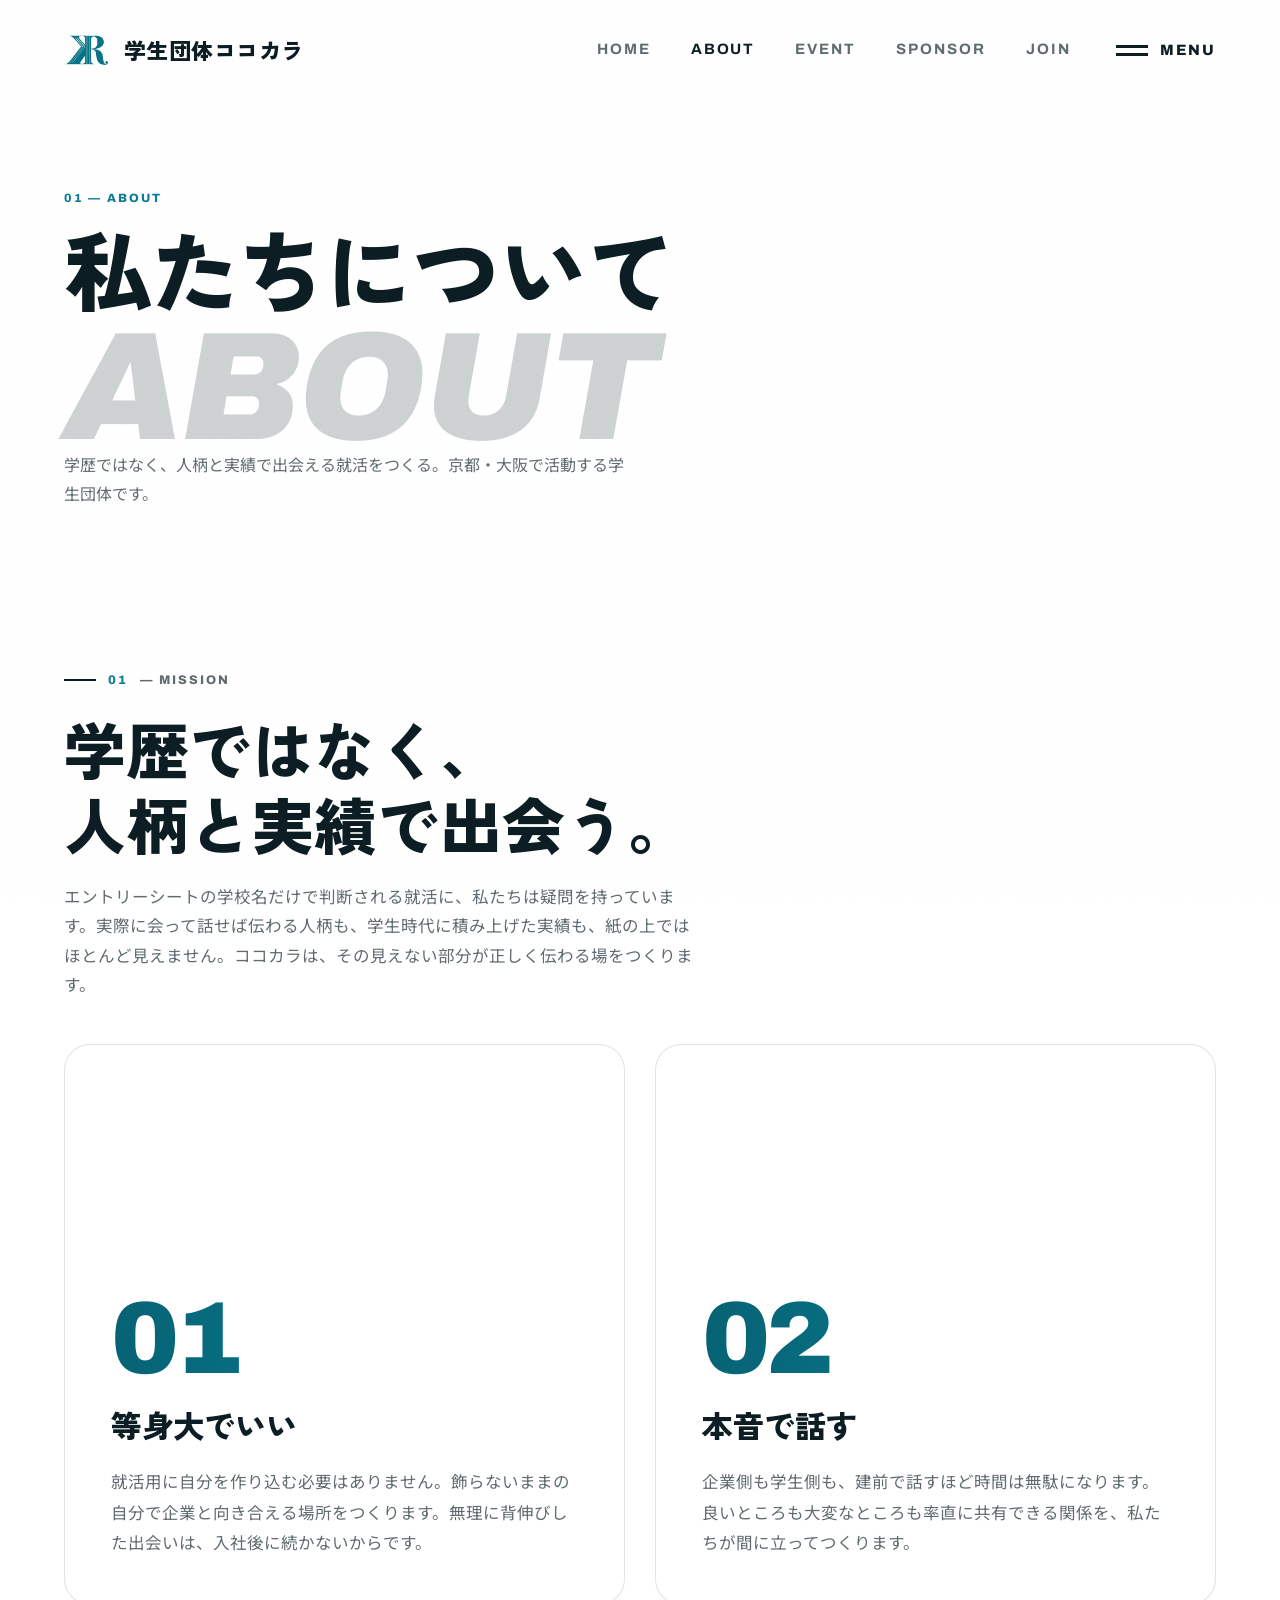
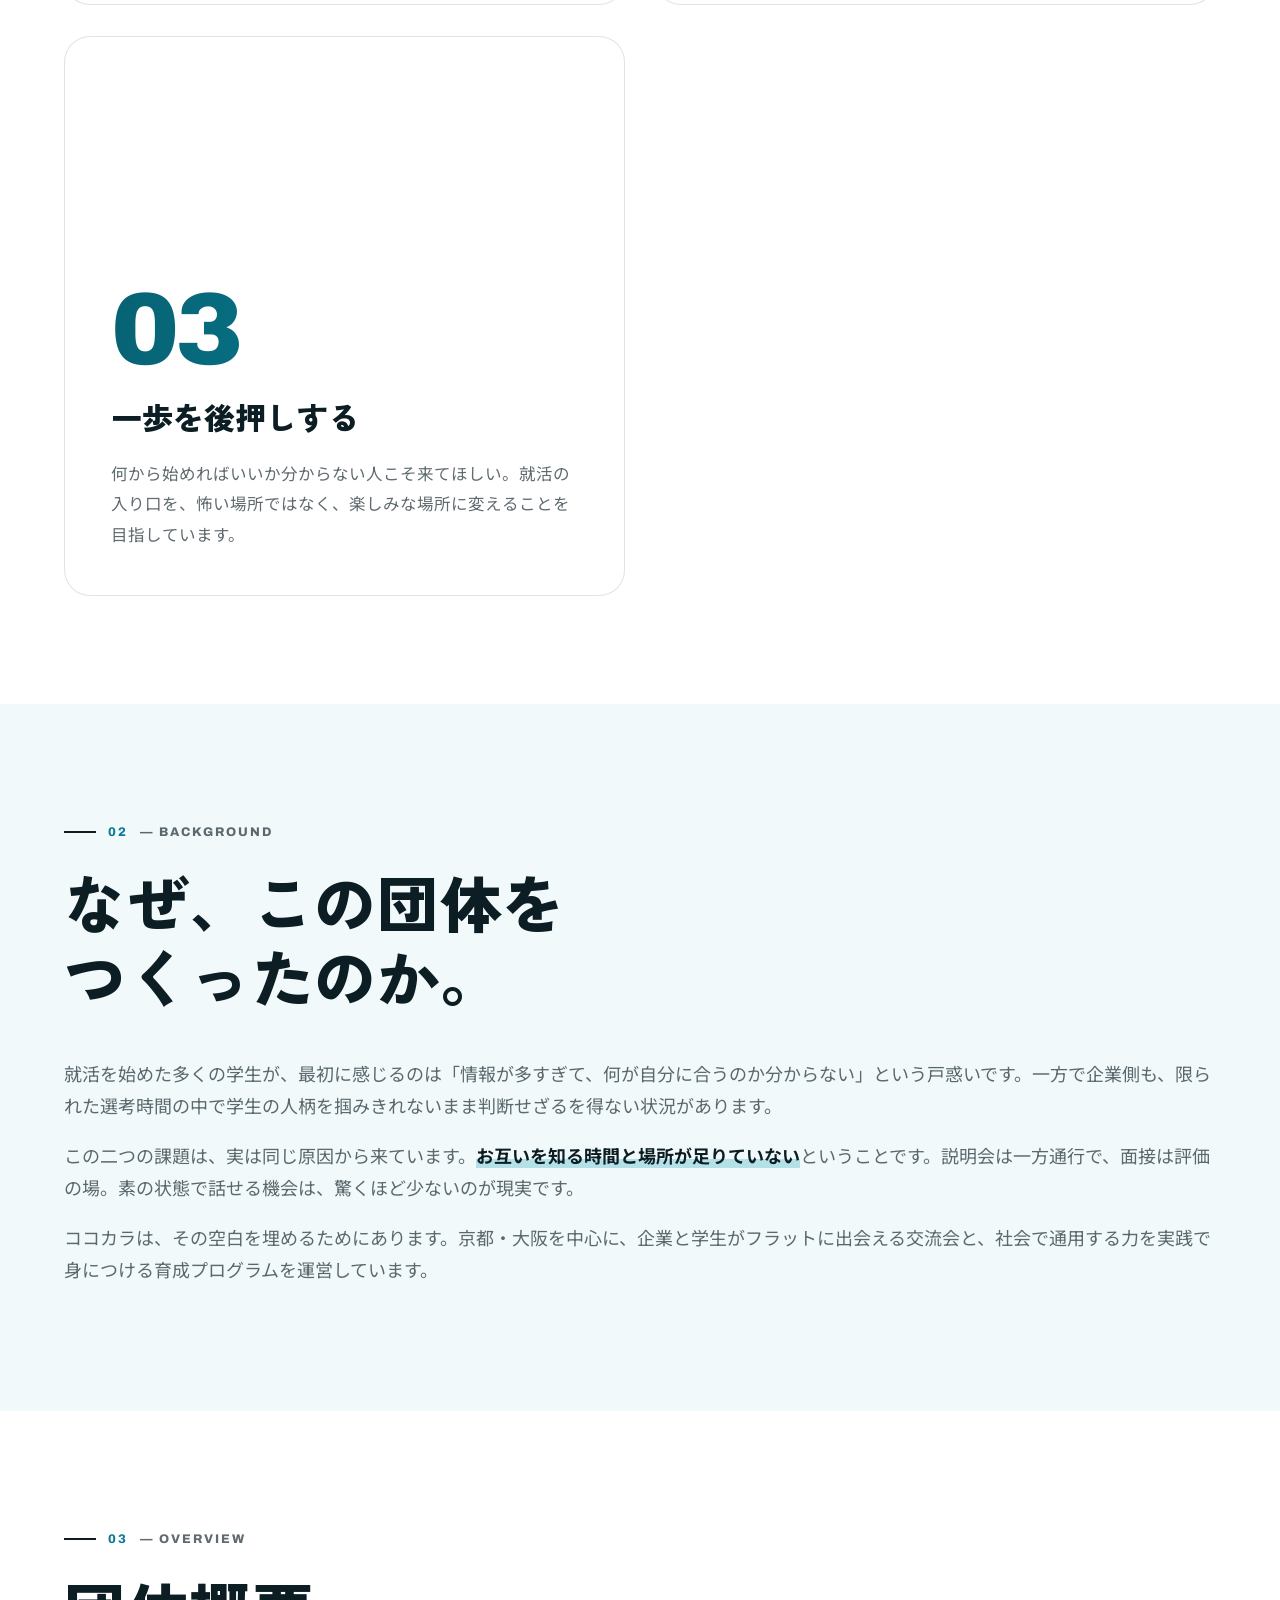
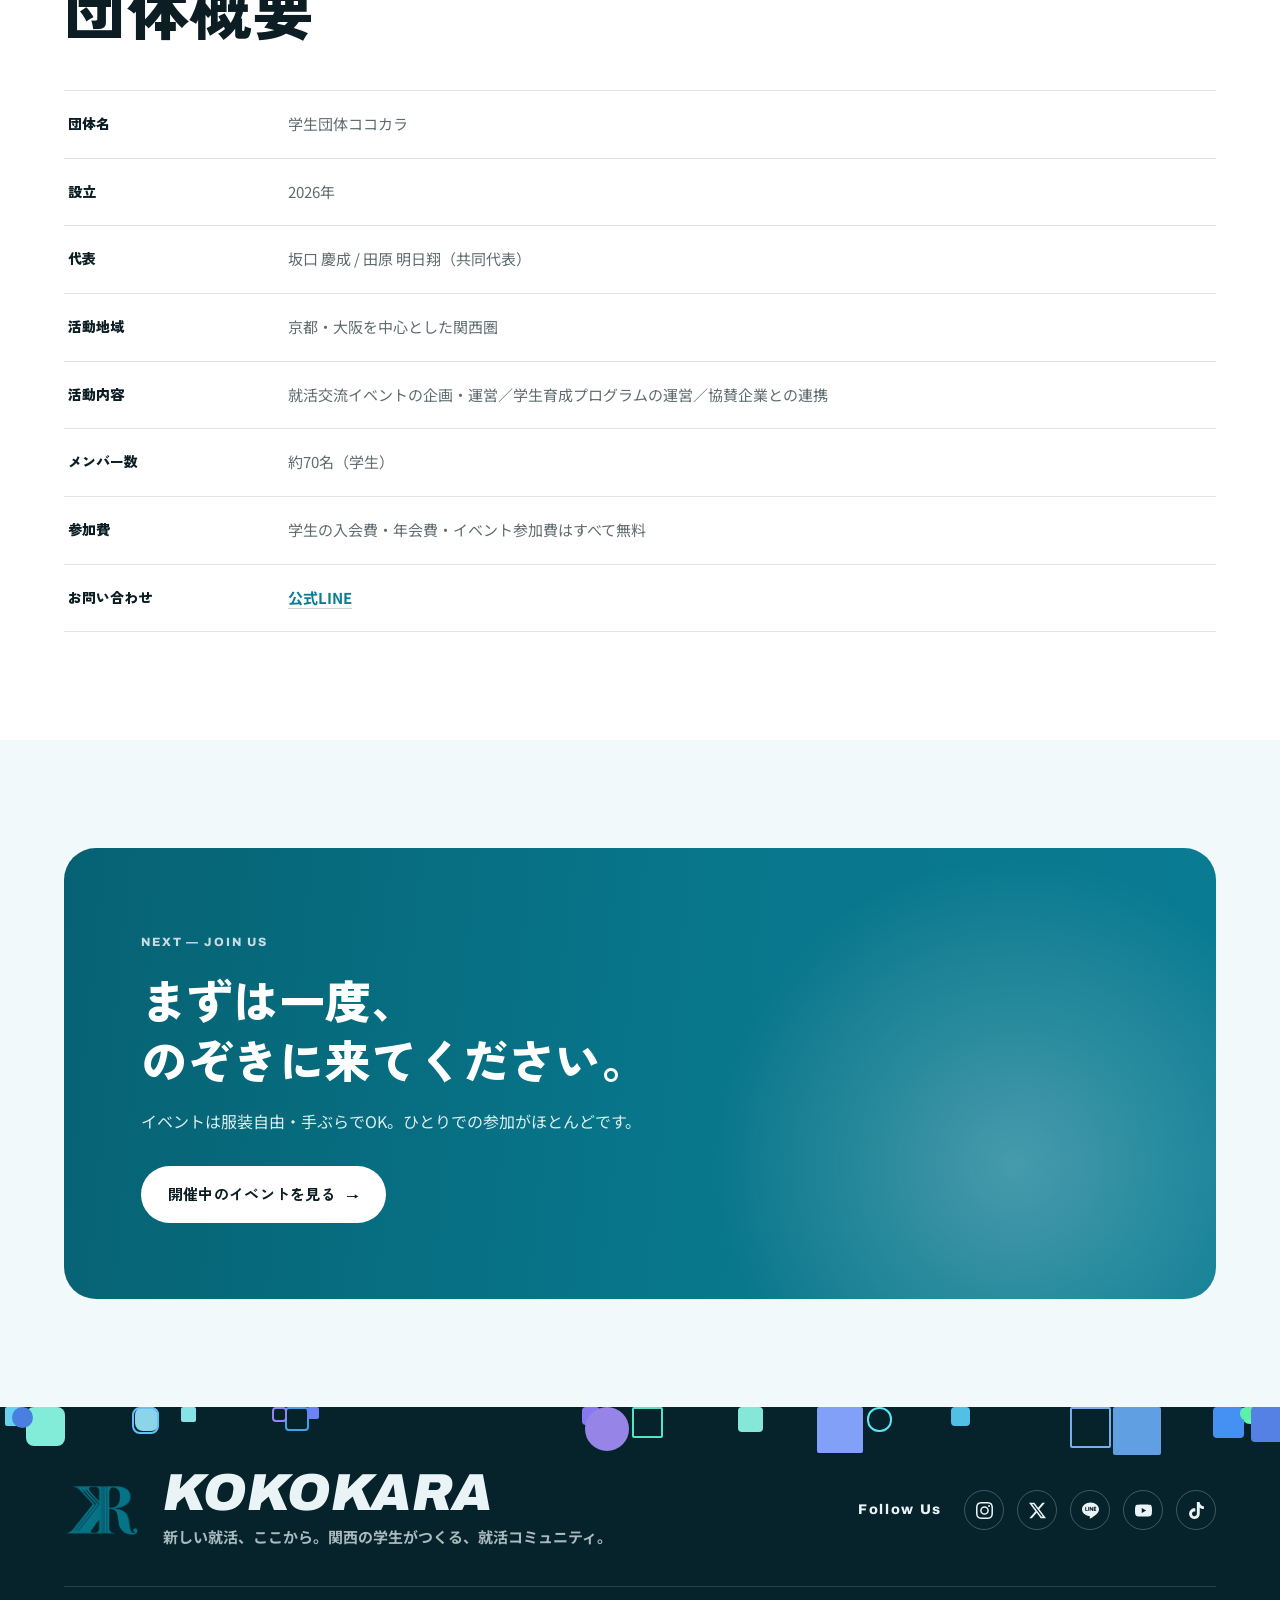
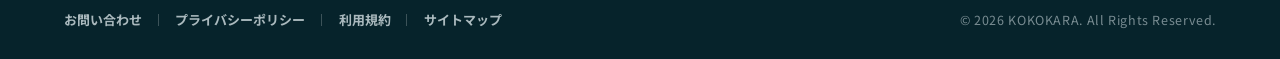
==== commit 5184ac8d: "auto: manual deploy" ====
--- a/about.html
+++ b/about.html
@@ -5,7 +5,7 @@
   <meta name="viewport" content="width=device-width, initial-scale=1.0" />
   <title>私たちについて｜学生団体ココカラ</title>
   <meta name="description" content="学生団体ココカラの理念と活動背景、団体概要。学歴ではなく人柄と実績で出会える就活をつくります。" />
-  <link rel="icon" href="assets/logo.png" type="image/png" />
+  <link rel="icon" href="assets/icon-r.png" type="image/png" />
   <link rel="preconnect" href="https://fonts.googleapis.com" />
   <link rel="preconnect" href="https://fonts.gstatic.com" crossorigin />
   <link href="https://fonts.googleapis.com/css2?family=Archivo:ital,wght@0,600;0,800;0,900;1,900&family=Noto+Sans+JP:wght@400;500;700&family=Zen+Kaku+Gothic+New:wght@500;700;900&display=swap" rel="stylesheet" />
@@ -16,7 +16,7 @@
   <header class="site-header scrolled">
     <div class="container header-inner">
       <a class="brand" href="index.html">
-        <img src="assets/logo.png" alt="学生団体ココカラ ロゴ" />
+        <img src="assets/icon-r.png" alt="学生団体ココカラ ロゴ" />
         <span class="brand-name">学生団体ココカラ</span>
       </a>
       <div class="header-right">
@@ -148,52 +148,33 @@
     <div class="container footer-shell">
       <div class="footer-main">
         <div class="footer-brand">
-          <img src="assets/logo.png" alt="学生団体ココカラ" />
+          <img src="assets/icon-r.png" alt="学生団体ココカラ" />
           <div class="footer-brand-text">
             <span class="footer-kk">KOKOKARA</span>
             <p class="footer-tagline">新しい就活、ここから。関西の学生がつくる、就活コミュニティ。</p>
           </div>
         </div>
-        <div class="footer-cols">
-          <div class="footer-col">
-            <h4 class="footer-col-title">ABOUT</h4>
-            <a href="about.html">団体について</a>
-            <a href="member.html">メンバー紹介</a>
-            <a href="voice.html">体験者の声</a>
-          </div>
-          <div class="footer-col">
-            <h4 class="footer-col-title">ACTIVITY</h4>
-            <a href="events.html">イベント</a>
-            <a href="news.html">ニュース</a>
-            <a href="faq.html">よくある質問</a>
-          </div>
-          <div class="footer-col">
-            <h4 class="footer-col-title">JOIN</h4>
-            <a href="join.html">参加する</a>
-            <a href="sponsors.html">協賛・企業の方へ</a>
+        <div class="footer-social">
+          <span class="footer-social-label">Follow Us</span>
+          <div class="footer-social-icons">
+            <a href="#" class="sns-ic" aria-label="Instagram"><svg viewBox="0 0 24 24" aria-hidden="true"><path d="M12 2.163c3.204 0 3.584.012 4.85.07 3.252.148 4.771 1.691 4.919 4.919.058 1.265.069 1.645.069 4.849 0 3.205-.012 3.584-.069 4.849-.149 3.225-1.664 4.771-4.919 4.919-1.266.058-1.644.07-4.85.07-3.204 0-3.584-.012-4.849-.07-3.26-.149-4.771-1.699-4.919-4.92-.058-1.265-.07-1.644-.07-4.849 0-3.204.013-3.583.07-4.849.149-3.227 1.664-4.771 4.919-4.919 1.266-.057 1.645-.069 4.849-.069zM12 0C8.741 0 8.333.014 7.053.072 2.695.272.273 2.69.073 7.052.014 8.333 0 8.741 0 12c0 3.259.014 3.668.072 4.948.2 4.358 2.618 6.78 6.98 6.98C8.333 23.986 8.741 24 12 24c3.259 0 3.668-.014 4.948-.072 4.354-.2 6.782-2.618 6.979-6.98.059-1.28.073-1.689.073-4.948 0-3.259-.014-3.667-.072-4.947-.196-4.354-2.617-6.78-6.979-6.98C15.668.014 15.259 0 12 0zm0 5.838a6.162 6.162 0 100 12.324 6.162 6.162 0 000-12.324zM12 16a4 4 0 110-8 4 4 0 010 8zm6.406-11.845a1.44 1.44 0 100 2.881 1.44 1.44 0 000-2.881z"/></svg></a>
+            <a href="#" class="sns-ic" aria-label="X"><svg viewBox="0 0 24 24" aria-hidden="true"><path d="M18.901 1.153h3.68l-8.04 9.19L24 22.846h-7.406l-5.8-7.584-6.638 7.584H.474l8.6-9.83L0 1.154h7.594l5.243 6.932ZM17.61 20.644h2.039L6.486 3.24H4.298Z"/></svg></a>
+            <a href="#" class="sns-ic" aria-label="LINE"><svg viewBox="0 0 24 24" aria-hidden="true"><path d="M24 10.304c0-5.369-5.383-9.738-12-9.738-6.616 0-12 4.369-12 9.738 0 4.814 4.269 8.846 10.036 9.608.391.084.922.258 1.057.592.121.303.079.778.038 1.085l-.171 1.027c-.053.303-.242 1.186 1.039.647 1.281-.54 6.911-4.069 9.428-6.967 1.739-1.907 2.572-3.843 2.572-5.99zM7.615 12.803H5.25a.632.632 0 0 1-.631-.631V7.463a.632.632 0 0 1 1.262 0v4.078h1.734a.631.631 0 0 1 0 1.262zm2.466-.631a.632.632 0 0 1-1.263 0V7.463a.632.632 0 0 1 1.263 0zm5.678 0a.63.63 0 0 1-.432.598.65.65 0 0 1-.199.031.62.62 0 0 1-.512-.256l-2.417-3.286v2.913a.631.631 0 1 1-1.262 0V7.463a.63.63 0 0 1 .432-.598.65.65 0 0 1 .195-.031c.202 0 .388.097.507.253l2.422 3.293V7.463a.632.632 0 0 1 1.263 0zm3.815-2.937a.63.63 0 0 1 0 1.262h-1.734v1.114h1.734a.631.631 0 0 1 0 1.262h-2.365a.633.633 0 0 1-.63-.631V7.463a.634.634 0 0 1 .63-.632h2.365a.632.632 0 0 1 0 1.263h-1.734v1.114h1.734z"/></svg></a>
+            <a href="#" class="sns-ic" aria-label="YouTube"><svg viewBox="0 0 24 24" aria-hidden="true"><path d="M23.498 6.186a3.016 3.016 0 0 0-2.122-2.136C19.505 3.545 12 3.545 12 3.545s-7.505 0-9.377.505A3.017 3.017 0 0 0 .502 6.186C0 8.07 0 12 0 12s0 3.93.502 5.814a3.016 3.016 0 0 0 2.122 2.136c1.871.505 9.376.505 9.376.505s7.505 0 9.377-.505a3.015 3.015 0 0 0 2.122-2.136C24 15.93 24 12 24 12s0-3.93-.502-5.814zM9.545 15.568V8.432L15.818 12l-6.273 3.568z"/></svg></a>
+            <a href="#" class="sns-ic" aria-label="TikTok"><svg viewBox="0 0 24 24" aria-hidden="true"><path d="M12.525.02c1.31-.02 2.61-.01 3.91-.02.08 1.53.63 3.09 1.75 4.17 1.12 1.11 2.7 1.62 4.24 1.79v4.03c-1.44-.05-2.89-.35-4.2-.97-.57-.26-1.1-.59-1.62-.93-.01 2.92.01 5.84-.02 8.75-.08 1.4-.54 2.79-1.35 3.94-1.31 1.92-3.58 3.17-5.91 3.21-1.43.08-2.86-.31-4.08-1.03-2.02-1.19-3.44-3.37-3.65-5.71-.02-.5-.03-1-.01-1.49.18-1.9 1.12-3.72 2.58-4.96 1.66-1.44 3.98-2.13 6.15-1.72.02 1.48-.04 2.96-.04 4.44-.99-.32-2.15-.23-3.02.37-.63.41-1.11 1.04-1.36 1.75-.21.51-.15 1.07-.14 1.61.24 1.64 1.82 3.02 3.5 2.87 1.12-.01 2.19-.66 2.77-1.61.19-.33.4-.67.41-1.06.1-1.79.06-3.57.07-5.36.01-4.03-.01-8.05.02-12.07z"/></svg></a>
           </div>
         </div>
       </div>
 
-      <div class="footer-social">
-        <span class="footer-social-label">Follow Us</span>
-        <div class="footer-social-icons">
-          <a href="#" class="sns-ic" aria-label="Instagram"><svg viewBox="0 0 24 24" aria-hidden="true"><path d="M12 2.163c3.204 0 3.584.012 4.85.07 3.252.148 4.771 1.691 4.919 4.919.058 1.265.069 1.645.069 4.849 0 3.205-.012 3.584-.069 4.849-.149 3.225-1.664 4.771-4.919 4.919-1.266.058-1.644.07-4.85.07-3.204 0-3.584-.012-4.849-.07-3.26-.149-4.771-1.699-4.919-4.92-.058-1.265-.07-1.644-.07-4.849 0-3.204.013-3.583.07-4.849.149-3.227 1.664-4.771 4.919-4.919 1.266-.057 1.645-.069 4.849-.069zM12 0C8.741 0 8.333.014 7.053.072 2.695.272.273 2.69.073 7.052.014 8.333 0 8.741 0 12c0 3.259.014 3.668.072 4.948.2 4.358 2.618 6.78 6.98 6.98C8.333 23.986 8.741 24 12 24c3.259 0 3.668-.014 4.948-.072 4.354-.2 6.782-2.618 6.979-6.98.059-1.28.073-1.689.073-4.948 0-3.259-.014-3.667-.072-4.947-.196-4.354-2.617-6.78-6.979-6.98C15.668.014 15.259 0 12 0zm0 5.838a6.162 6.162 0 100 12.324 6.162 6.162 0 000-12.324zM12 16a4 4 0 110-8 4 4 0 010 8zm6.406-11.845a1.44 1.44 0 100 2.881 1.44 1.44 0 000-2.881z"/></svg></a>
-          <a href="#" class="sns-ic" aria-label="X"><svg viewBox="0 0 24 24" aria-hidden="true"><path d="M18.901 1.153h3.68l-8.04 9.19L24 22.846h-7.406l-5.8-7.584-6.638 7.584H.474l8.6-9.83L0 1.154h7.594l5.243 6.932ZM17.61 20.644h2.039L6.486 3.24H4.298Z"/></svg></a>
-          <a href="#" class="sns-ic" aria-label="LINE"><svg viewBox="0 0 24 24" aria-hidden="true"><path d="M24 10.304c0-5.369-5.383-9.738-12-9.738-6.616 0-12 4.369-12 9.738 0 4.814 4.269 8.846 10.036 9.608.391.084.922.258 1.057.592.121.303.079.778.038 1.085l-.171 1.027c-.053.303-.242 1.186 1.039.647 1.281-.54 6.911-4.069 9.428-6.967 1.739-1.907 2.572-3.843 2.572-5.99zM7.615 12.803H5.25a.632.632 0 0 1-.631-.631V7.463a.632.632 0 0 1 1.262 0v4.078h1.734a.631.631 0 0 1 0 1.262zm2.466-.631a.632.632 0 0 1-1.263 0V7.463a.632.632 0 0 1 1.263 0zm5.678 0a.63.63 0 0 1-.432.598.65.65 0 0 1-.199.031.62.62 0 0 1-.512-.256l-2.417-3.286v2.913a.631.631 0 1 1-1.262 0V7.463a.63.63 0 0 1 .432-.598.65.65 0 0 1 .195-.031c.202 0 .388.097.507.253l2.422 3.293V7.463a.632.632 0 0 1 1.263 0zm3.815-2.937a.63.63 0 0 1 0 1.262h-1.734v1.114h1.734a.631.631 0 0 1 0 1.262h-2.365a.633.633 0 0 1-.63-.631V7.463a.634.634 0 0 1 .63-.632h2.365a.632.632 0 0 1 0 1.263h-1.734v1.114h1.734z"/></svg></a>
-          <a href="#" class="sns-ic" aria-label="YouTube"><svg viewBox="0 0 24 24" aria-hidden="true"><path d="M23.498 6.186a3.016 3.016 0 0 0-2.122-2.136C19.505 3.545 12 3.545 12 3.545s-7.505 0-9.377.505A3.017 3.017 0 0 0 .502 6.186C0 8.07 0 12 0 12s0 3.93.502 5.814a3.016 3.016 0 0 0 2.122 2.136c1.871.505 9.376.505 9.376.505s7.505 0 9.377-.505a3.015 3.015 0 0 0 2.122-2.136C24 15.93 24 12 24 12s0-3.93-.502-5.814zM9.545 15.568V8.432L15.818 12l-6.273 3.568z"/></svg></a>
-          <a href="#" class="sns-ic" aria-label="TikTok"><svg viewBox="0 0 24 24" aria-hidden="true"><path d="M12.525.02c1.31-.02 2.61-.01 3.91-.02.08 1.53.63 3.09 1.75 4.17 1.12 1.11 2.7 1.62 4.24 1.79v4.03c-1.44-.05-2.89-.35-4.2-.97-.57-.26-1.1-.59-1.62-.93-.01 2.92.01 5.84-.02 8.75-.08 1.4-.54 2.79-1.35 3.94-1.31 1.92-3.58 3.17-5.91 3.21-1.43.08-2.86-.31-4.08-1.03-2.02-1.19-3.44-3.37-3.65-5.71-.02-.5-.03-1-.01-1.49.18-1.9 1.12-3.72 2.58-4.96 1.66-1.44 3.98-2.13 6.15-1.72.02 1.48-.04 2.96-.04 4.44-.99-.32-2.15-.23-3.02.37-.63.41-1.11 1.04-1.36 1.75-.21.51-.15 1.07-.14 1.61.24 1.64 1.82 3.02 3.5 2.87 1.12-.01 2.19-.66 2.77-1.61.19-.33.4-.67.41-1.06.1-1.79.06-3.57.07-5.36.01-4.03-.01-8.05.02-12.07z"/></svg></a>
-        </div>
+      <div class="footer-bottom">
+        <nav class="footer-utility" aria-label="ユーティリティ">
+          <a href="https://line.me/R/ti/p/@113crihp">お問い合わせ</a>
+          <a href="privacy.html">プライバシーポリシー</a>
+          <a href="#">利用規約</a>
+          <a href="#">サイトマップ</a>
+        </nav>
+        <div class="footer-copy">&copy; <span data-year>2026</span> KOKOKARA. All Rights Reserved.</div>
       </div>
-
-      <nav class="footer-utility" aria-label="ユーティリティ">
-        <a href="privacy.html">プライバシーポリシー</a>
-        <a href="#">利用規約</a>
-        <a href="#">お問い合わせ</a>
-        <a href="#">サイトマップ</a>
-      </nav>
-
-      <div class="footer-copy">&copy; <span data-year>2026</span> KOKOKARA. All Rights Reserved.</div>
     </div>
   </footer>
 
--- a/style.css
+++ b/style.css
@@ -444,42 +444,32 @@
 /* =========================================================
    フッター
    ========================================================= */
-.site-footer { background: #06232B; color: #EAF4F7; padding: 0; position: relative; z-index: 5; overflow: hidden; border-top: 0; min-height: calc(100dvh - var(--header-h)); display: flex; flex-direction: column; }
+.site-footer { background: #06232B; color: #EAF4F7; padding: clamp(46px, 7vh, 78px) 0 0; position: relative; z-index: 5; overflow: hidden; border-top: 0; }
 .footer-word { font-family: var(--font-en); font-weight: 900; font-style: italic; letter-spacing: .015em; font-size: clamp(60px, 18vw, 270px); line-height: .8; color: rgba(255,255,255,.06); pointer-events: none; margin-bottom: -.1em; white-space: nowrap; padding-right: .12em; }
-/* フッター全体を縦フレックスに。上段が余白を吸収し、SNS・規約・著作権を最下部へ */
-.site-footer .container.footer-shell { flex: 1 1 auto; display: flex; flex-direction: column; padding-top: clamp(60px, 9vh, 116px); }
-
-/* 上段: ブランド + ナビ列 */
-.footer-main { flex: 1 1 auto; display: flex; justify-content: space-between; align-items: flex-start; gap: clamp(32px, 5vw, 90px); flex-wrap: wrap; padding-bottom: clamp(40px, 6vh, 80px); }
-.footer-brand { display: flex; align-items: center; gap: clamp(16px, 2.2vw, 30px); }
-.footer-brand img { width: clamp(66px, 9vw, 118px); height: clamp(66px, 9vw, 118px); border-radius: clamp(16px, 2.2vw, 28px); }
+/* 上段: ブランド（左） + Follow Us/SNS（右） */
+.footer-main { display: flex; justify-content: space-between; align-items: center; gap: clamp(26px, 4vw, 56px); flex-wrap: wrap; padding-bottom: clamp(26px, 4vh, 40px); }
+.footer-brand { display: flex; align-items: center; gap: clamp(14px, 1.8vw, 22px); }
+.footer-brand img { width: clamp(54px, 6vw, 78px); height: clamp(54px, 6vw, 78px); border-radius: clamp(12px, 1.6vw, 18px); }
 .footer-brand-text { display: flex; flex-direction: column; }
-.footer-kk { font-family: var(--font-en); font-weight: 900; font-style: italic; letter-spacing: .01em; font-size: clamp(40px, 8vw, 100px); line-height: .88; color: #EAF4F7; }
-.footer-tagline { color: rgba(234,244,247,.72); margin-top: 14px; font-size: clamp(14px, 1.5vw, 17px); font-weight: 700; line-height: 1.7; max-width: 30em; }
-
-/* ナビ列（Rohm風の複数カラム） */
-.footer-cols { display: flex; gap: clamp(28px, 4vw, 72px); flex-wrap: wrap; }
-.footer-col { display: flex; flex-direction: column; gap: 13px; min-width: 118px; }
-.footer-col-title { font-family: var(--font-en); font-weight: 800; font-size: 12px; letter-spacing: .18em; color: rgba(234,244,247,.5); margin: 0 0 3px; text-transform: uppercase; }
-.footer-col a { color: rgba(234,244,247,.82); font-weight: 700; font-size: 14.5px; transition: color .25s var(--ease); }
-.footer-col a:hover { color: #fff; }
-
-/* 中段: Follow Us + SNSアイコン */
-.footer-social { display: flex; align-items: center; justify-content: center; gap: clamp(16px, 2.5vw, 30px); padding: clamp(26px, 4vh, 44px) 0; border-top: 1px solid rgba(255,255,255,.14); flex-wrap: wrap; }
-.footer-social-label { font-family: var(--font-en); font-weight: 800; font-size: 15px; letter-spacing: .12em; color: #EAF4F7; }
-.footer-social-icons { display: flex; align-items: center; gap: clamp(10px, 1.4vw, 16px); }
-.sns-ic { display: inline-flex; align-items: center; justify-content: center; width: 44px; height: 44px; border-radius: 50%; border: 1px solid rgba(255,255,255,.24); color: #EAF4F7; transition: .25s var(--ease); }
-.sns-ic svg { width: 19px; height: 19px; fill: currentColor; display: block; }
+.footer-kk { font-family: var(--font-en); font-weight: 900; font-style: italic; letter-spacing: .01em; font-size: clamp(30px, 4.4vw, 52px); line-height: .9; color: #EAF4F7; }
+.footer-tagline { color: rgba(234,244,247,.72); margin-top: 8px; font-size: clamp(13px, 1.3vw, 15px); font-weight: 700; line-height: 1.65; max-width: 30em; }
+
+/* Follow Us + SNSアイコン */
+.footer-social { display: flex; align-items: center; gap: clamp(14px, 1.8vw, 22px); flex-wrap: wrap; }
+.footer-social-label { font-family: var(--font-en); font-weight: 800; font-size: 14px; letter-spacing: .12em; color: #EAF4F7; }
+.footer-social-icons { display: flex; align-items: center; gap: clamp(9px, 1.2vw, 13px); }
+.sns-ic { display: inline-flex; align-items: center; justify-content: center; width: 40px; height: 40px; border-radius: 50%; border: 1px solid rgba(255,255,255,.24); color: #EAF4F7; transition: .25s var(--ease); }
+.sns-ic svg { width: 17px; height: 17px; fill: currentColor; display: block; }
 .sns-ic:hover { background: #EAF4F7; color: #06232B; border-color: #EAF4F7; transform: translateY(-2px); }
 
-/* 下段: ユーティリティリンク */
-.footer-utility { display: flex; flex-wrap: wrap; justify-content: center; align-items: center; gap: 8px 0; padding-bottom: clamp(16px, 2.4vh, 24px); }
-.footer-utility a { color: rgba(234,244,247,.7); font-size: 13px; font-weight: 700; padding: 0 clamp(12px, 1.4vw, 20px); position: relative; transition: color .25s var(--ease); }
+/* 下段: 法務/問い合わせリンク + 著作権 */
+.footer-bottom { display: flex; flex-wrap: wrap; justify-content: space-between; align-items: center; gap: 12px 20px; padding: clamp(16px, 2.4vh, 22px) 0 clamp(20px, 3vh, 30px); border-top: 1px solid rgba(255,255,255,.14); }
+.footer-utility { display: flex; flex-wrap: wrap; align-items: center; }
+.footer-utility a { color: rgba(234,244,247,.72); font-size: 13px; font-weight: 700; padding: 0 clamp(11px, 1.3vw, 18px); position: relative; transition: color .25s var(--ease); }
+.footer-utility a:first-child { padding-left: 0; }
 .footer-utility a:not(:last-child)::after { content: ""; position: absolute; right: 0; top: 50%; transform: translateY(-50%); width: 1px; height: 12px; background: rgba(255,255,255,.22); }
 .footer-utility a:hover { color: #fff; }
-
-/* コピーライト */
-.footer-copy { text-align: center; padding-bottom: clamp(24px, 4vh, 40px); color: rgba(234,244,247,.5); font-size: 12.5px; letter-spacing: .05em; }
+.footer-copy { color: rgba(234,244,247,.5); font-size: 12.5px; letter-spacing: .05em; }
 
 /* =========================================================
    リビール
@@ -509,8 +499,8 @@
   .hero-marks { display: none; }
   .hero-foot { flex-direction: column; align-items: stretch; gap: 18px; }
   .hero-scroll { display: none; }
-  .footer-main { flex-direction: column; align-items: flex-start; gap: clamp(28px, 5vh, 44px); }
-  .footer-cols { gap: 28px 40px; }
+  .footer-main { flex-direction: column; align-items: flex-start; gap: 22px; }
+  .footer-bottom { flex-direction: column; align-items: flex-start; gap: 12px; }
 }
 @media (max-width: 520px) {
   .stats { grid-template-columns: 1fr; gap: 22px; text-align: left; }
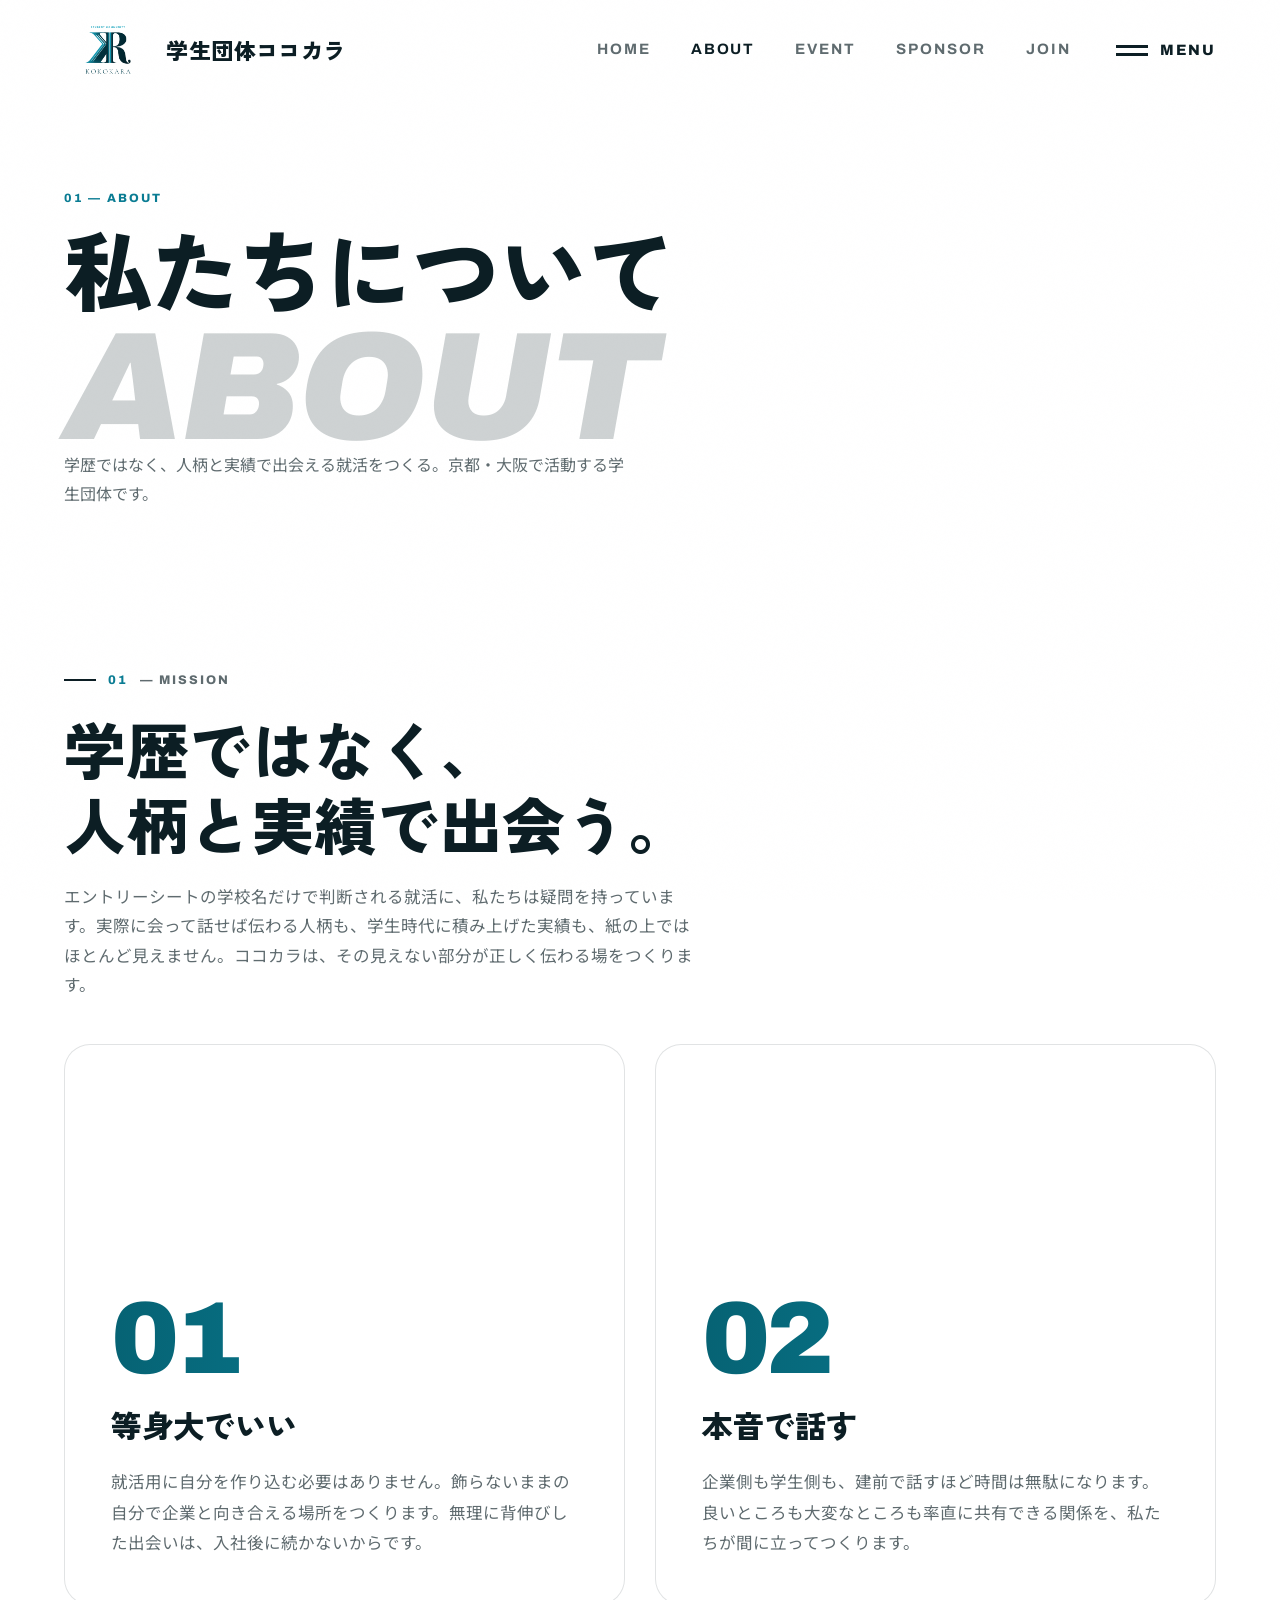
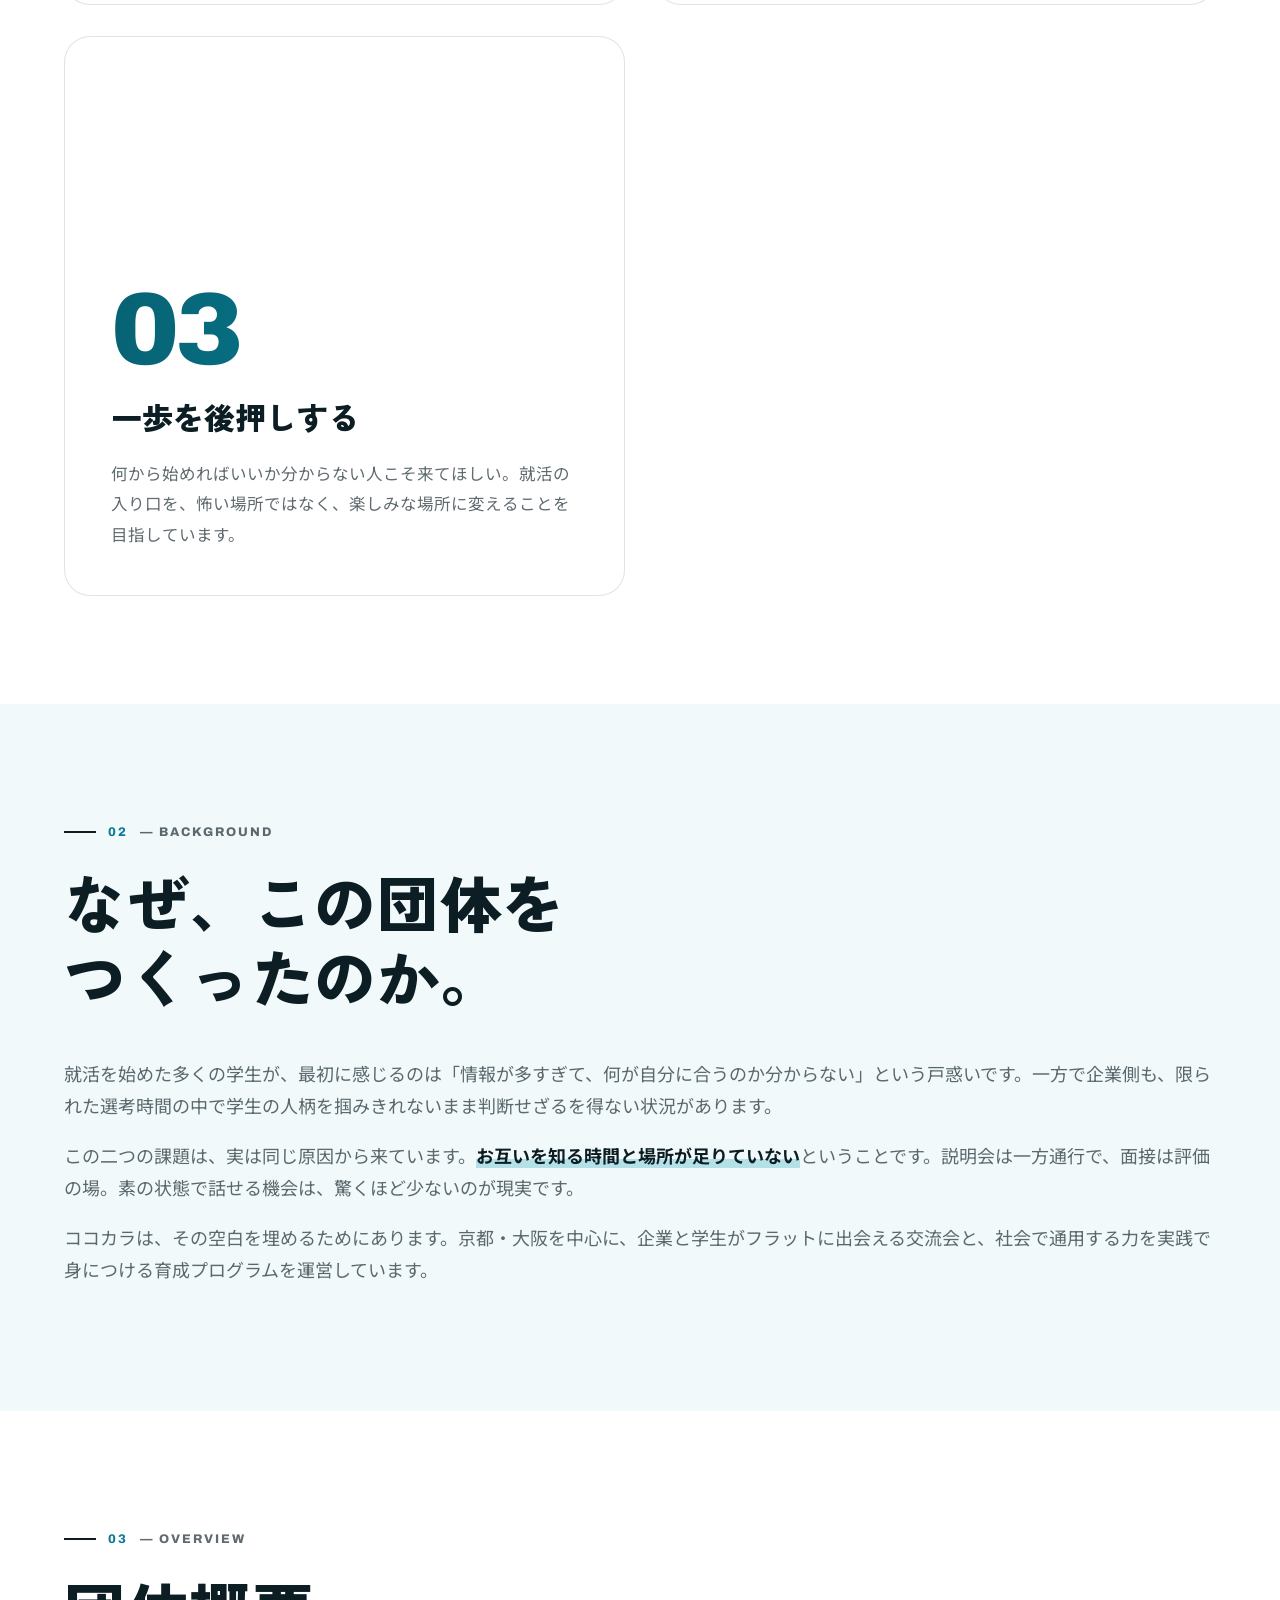
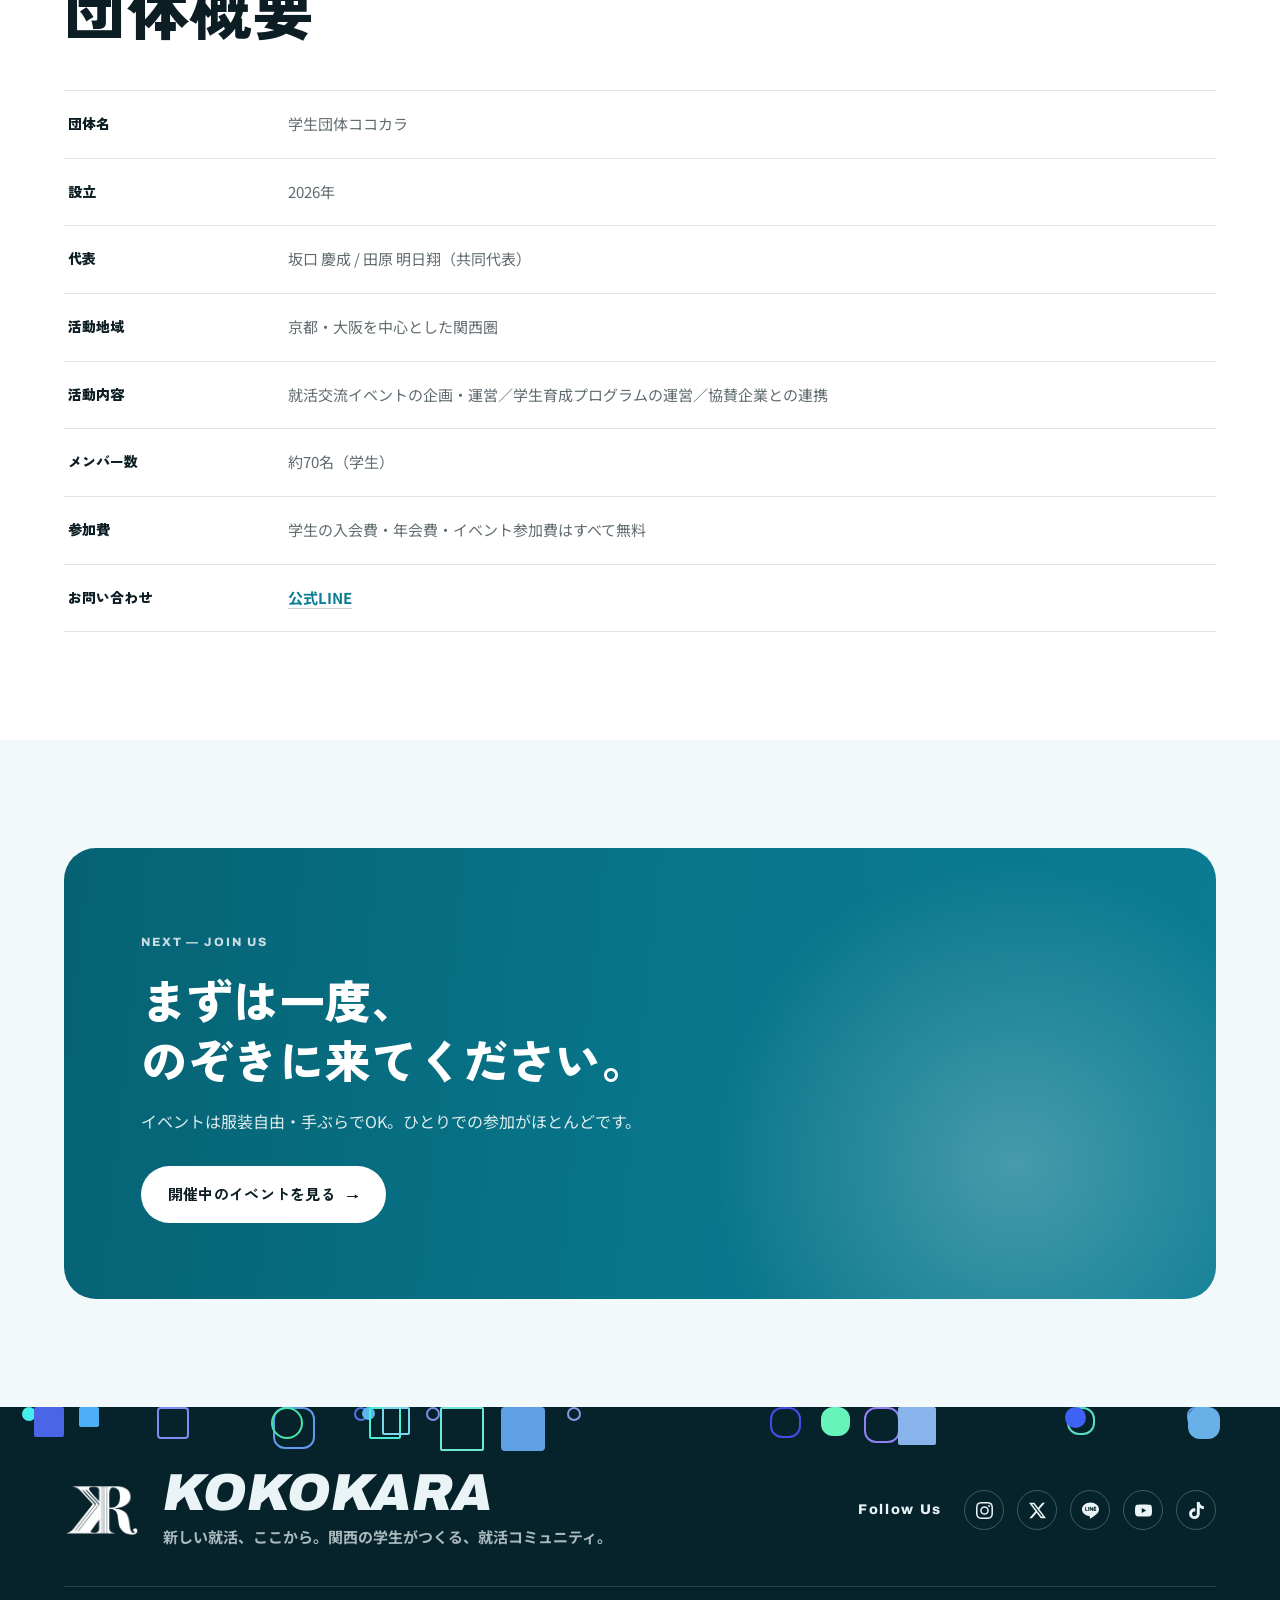
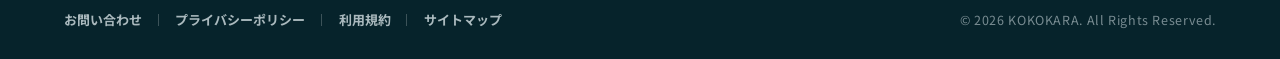
==== commit 90cdbf9a: "auto: manual deploy" ====
--- a/about.html
+++ b/about.html
@@ -16,7 +16,7 @@
   <header class="site-header scrolled">
     <div class="container header-inner">
       <a class="brand" href="index.html">
-        <img src="assets/icon-r.png" alt="学生団体ココカラ ロゴ" />
+        <img src="assets/logo-lockup.png" alt="学生団体ココカラ ロゴ" />
         <span class="brand-name">学生団体ココカラ</span>
       </a>
       <div class="header-right">
@@ -148,7 +148,7 @@
     <div class="container footer-shell">
       <div class="footer-main">
         <div class="footer-brand">
-          <img src="assets/icon-r.png" alt="学生団体ココカラ" />
+          <img src="assets/icon-white.png" alt="学生団体ココカラ" />
           <div class="footer-brand-text">
             <span class="footer-kk">KOKOKARA</span>
             <p class="footer-tagline">新しい就活、ここから。関西の学生がつくる、就活コミュニティ。</p>
--- a/style.css
+++ b/style.css
@@ -62,7 +62,7 @@
 }
 .header-inner { display: flex; align-items: center; justify-content: space-between; gap: 20px; }
 .brand { display: flex; align-items: center; gap: 14px; z-index: 65; }
-.brand img { width: 46px; height: 46px; border-radius: 12px; }
+.brand img { height: clamp(54px, 6vw, 66px); width: auto; border-radius: 0; }
 .brand-name { font-family: var(--font-jp); font-weight: 900; font-size: 22px; letter-spacing: .02em; color: var(--text); }
 
 .header-right { display: flex; align-items: center; gap: 28px; z-index: 65; }
@@ -483,7 +483,7 @@
    ========================================================= */
 @media (max-width: 900px) {
   :root { --header-h: 80px; }
-  .brand img { width: 40px; height: 40px; border-radius: 11px; }
+  .brand img { height: 48px; width: auto; border-radius: 0; }
   .brand-name { font-size: 19px; }
   .menu-btn { font-size: 14px; }
   .nav-inline { display: none; }
@@ -832,4 +832,10 @@
   width: clamp(170px, 21vw, 300px); height: auto; z-index: 2;
   pointer-events: none; filter: drop-shadow(0 12px 24px rgba(6,50,60,.28));
 }
+/* 静止画（初期）と動画（スライドイン完了後に切替）を重ねる */
+.cta-clark-img { display: block; width: 100%; height: auto; transition: opacity .55s ease; }
+.cta-clark-video { position: absolute; inset: 0; width: 100%; height: 100%; object-fit: cover; opacity: 0; transition: opacity .55s ease; border-radius: 6px; }
+.cta-clark.play .cta-clark-img { opacity: 0; }
+.cta-clark.play .cta-clark-video { opacity: 1; }
+.cta-clark.play { filter: none; }
 @media (max-width: 900px) { .cta-clark { display: none; } }
